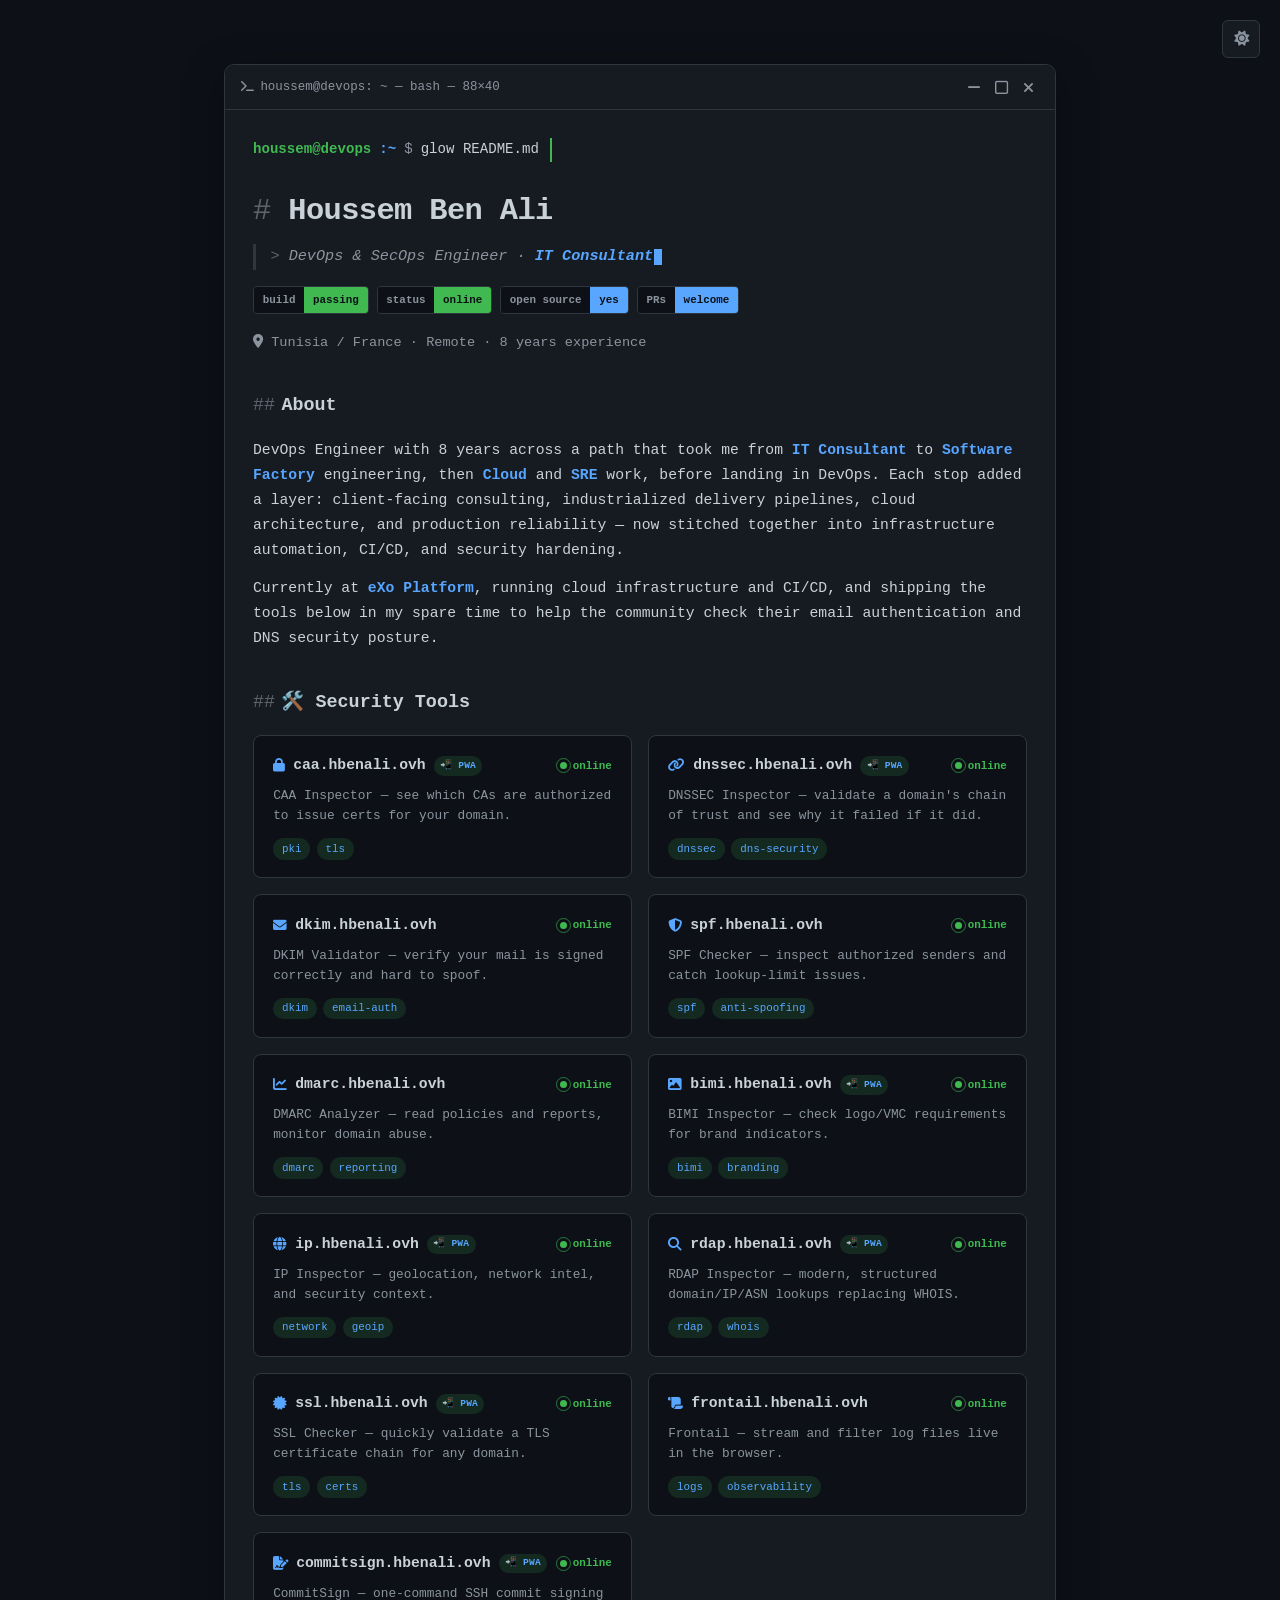
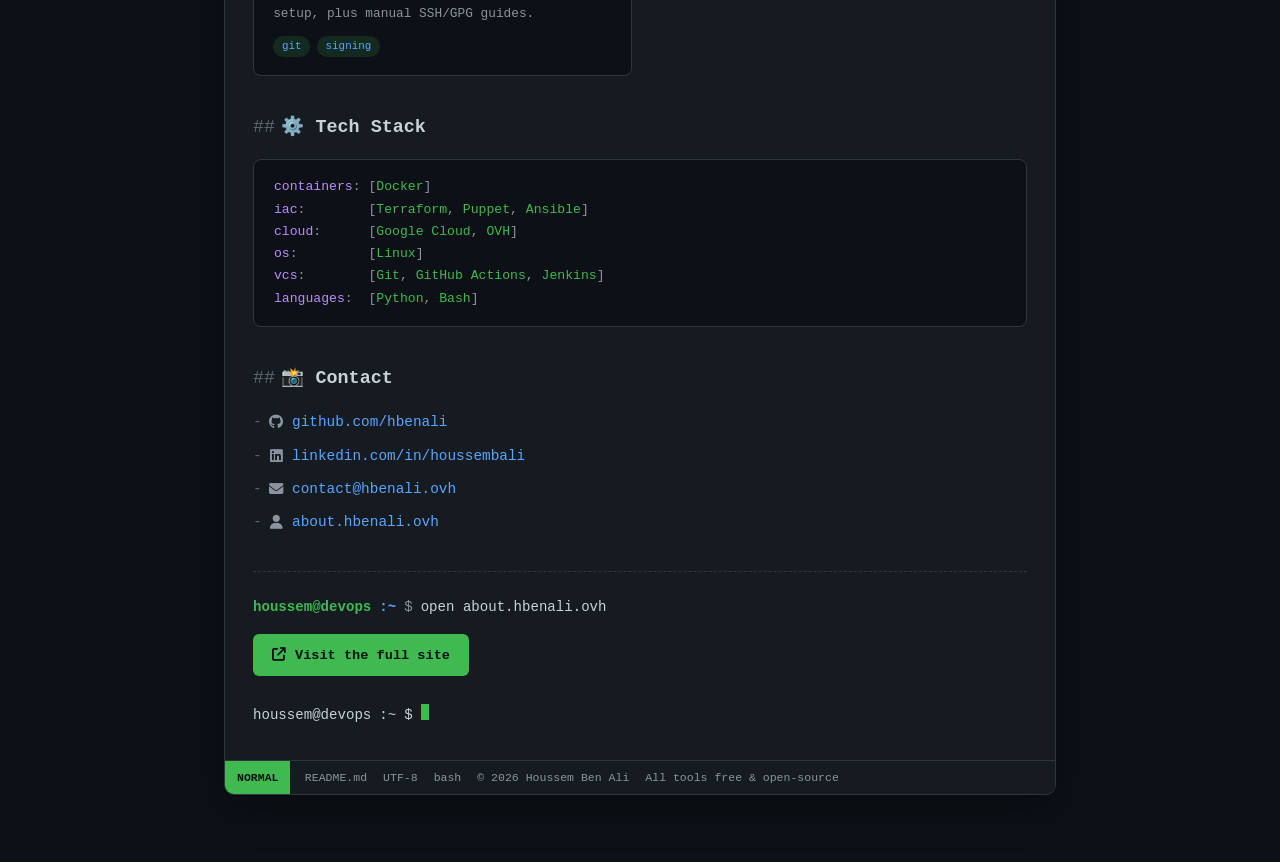
==== index.html @ 857e6ed1 "docs: align homepage with current CV Retitle to DevOps & SecOps Engineer and drop Kubernetes and AWS" ====
<!DOCTYPE html>
<html lang="en">

<head>
    <meta charset="UTF-8">
    <meta name="viewport" content="width=device-width, initial-scale=1.0">
    <title>hbenali.ovh - Houssem Ben Ali | DevOps & SecOps Engineer · Open-Source Security Tools</title>

    <!-- SEO -->
    <meta name="description" content="Houssem Ben Ali - DevOps & SecOps Engineer. Open-source security tools: CAA, DKIM, SPF, DMARC, BIMI, and IP inspection.">
    <meta name="keywords" content="DevOps, Open Source, Security, Email Authentication, CAA, DKIM, SPF, DMARC, BIMI, IP Inspector, Houssem Ben Ali">
    <meta name="author" content="Houssem Ben Ali">

    <!-- Favicon Section -->
    <link rel="apple-touch-icon" sizes="180x180" href="/apple-touch-icon.png">
    <link rel="icon" type="image/png" sizes="32x32" href="/favicon-32x32.png">
    <link rel="icon" type="image/png" sizes="16x16" href="/favicon-16x16.png">
    <link rel="manifest" href="/site.webmanifest">
    <meta name="msapplication-TileColor" content="#3fb950">
    <meta name="theme-color" content="#0d1117">
    <link rel="canonical" href="https://www.hbenali.ovh/">

    <!-- Security (static hosting: no custom HTTP headers, so CSP/referrer are set here; X-Frame-Options/X-Content-Type-Options need a real header and aren't achievable via meta) -->
    <meta http-equiv="Content-Security-Policy" content="default-src 'self'; script-src 'self' 'unsafe-inline'; style-src 'self' 'unsafe-inline' https://fonts.googleapis.com https://cdnjs.cloudflare.com; font-src 'self' https://fonts.gstatic.com https://cdnjs.cloudflare.com; img-src 'self' data:; connect-src 'self'; object-src 'none'; base-uri 'self'; form-action 'self'">
    <meta name="referrer" content="strict-origin-when-cross-origin">

    <!-- Open Graph -->
    <meta property="og:type" content="website">
    <meta property="og:title" content="hbenali.ovh - Houssem Ben Ali | DevOps & SecOps Engineer · Open-Source Security Tools">
    <meta property="og:description" content="DevOps & SecOps Engineer. Open-source security tools: CAA, DKIM, SPF, DMARC, BIMI, and IP inspection.">
    <meta property="og:url" content="https://www.hbenali.ovh/">
    <meta property="og:image" content="https://www.hbenali.ovh/android-chrome-512x512.png">
    <meta property="og:site_name" content="Houssem Ben Ali">

    <!-- Twitter Card -->
    <meta name="twitter:card" content="summary">
    <meta name="twitter:title" content="hbenali.ovh - Houssem Ben Ali | DevOps & SecOps Engineer · Open-Source Security Tools">
    <meta name="twitter:description" content="DevOps & SecOps Engineer. Open-source security tools: CAA, DKIM, SPF, DMARC, BIMI, and IP inspection.">
    <meta name="twitter:image" content="https://www.hbenali.ovh/android-chrome-512x512.png">

    <!-- Structured Data -->
    <script type="application/ld+json">
    {
        "@context": "https://schema.org",
        "@type": "Person",
        "name": "Houssem Ben Ali",
        "jobTitle": "DevOps & SecOps Engineer",
        "url": "https://www.hbenali.ovh/",
        "sameAs": [
            "https://linkedin.com/in/houssembali",
            "https://github.com/hbenali",
            "https://about.hbenali.ovh/"
        ],
        "knowsAbout": ["DevOps", "Open Source", "Security", "Email Authentication", "SPF", "DKIM", "DMARC", "BIMI", "CAA", "Docker", "Terraform", "Puppet", "Ansible", "Jenkins"]
    }
    </script>

    <!-- Fonts & Icons -->
    <link rel="preconnect" href="https://fonts.googleapis.com">
    <link rel="preconnect" href="https://fonts.gstatic.com" crossorigin>
    <link rel="preload" as="style" href="https://fonts.googleapis.com/css2?family=JetBrains+Mono:wght@400;500;600;700;800&display=swap" onload="this.onload=null;this.rel='stylesheet'">
    <link rel="preload" as="style" href="https://cdnjs.cloudflare.com/ajax/libs/font-awesome/6.4.0/css/all.min.css" onload="this.onload=null;this.rel='stylesheet'">
    <noscript>
        <link href="https://fonts.googleapis.com/css2?family=JetBrains+Mono:wght@400;500;600;700;800&display=swap" rel="stylesheet">
        <link rel="stylesheet" href="https://cdnjs.cloudflare.com/ajax/libs/font-awesome/6.4.0/css/all.min.css">
    </noscript>

    <style>
        *, *::before, *::after {
            margin: 0;
            padding: 0;
            box-sizing: border-box;
        }

        :root {
            --bg: #ffffff;
            --bg-alt: #f6f8fa;
            --border: #d0d7de;
            --text: #1f2328;
            --muted: #656d76;
            --green: #1a7f37;
            --cyan: #0969da;
            --amber: #9a6700;
            --red: #cf222e;
            --purple: #8250df;
            --shadow: rgba(31, 35, 40, 0.08);
            --glow: rgba(9, 105, 218, 0.15);
        }

        [data-theme="dark"] {
            --bg: #0d1117;
            --bg-alt: #161b22;
            --border: #30363d;
            --text: #c9d1d9;
            --muted: #8b949e;
            --green: #3fb950;
            --cyan: #58a6ff;
            --amber: #d29922;
            --red: #f85149;
            --purple: #bc8cff;
            --shadow: rgba(0, 0, 0, 0.4);
            --glow: rgba(63, 185, 80, 0.15);
        }

        html {
            -webkit-font-smoothing: antialiased;
            -moz-osx-font-smoothing: grayscale;
            scroll-behavior: smooth;
        }

        body {
            font-family: 'JetBrains Mono', ui-monospace, SFMono-Regular, Menlo, Consolas, monospace;
            line-height: 1.7;
            color: var(--text);
            background: var(--bg);
            transition: background-color 0.4s ease, color 0.4s ease;
            min-height: 100vh;
            font-size: 15px;
        }

        /* ── Scroll Progress ── */
        .scroll-progress {
            position: fixed;
            top: 0;
            left: 0;
            height: 3px;
            width: 0%;
            background: linear-gradient(90deg, var(--green), var(--cyan));
            z-index: 200;
            transition: width 0.1s linear;
        }

        /* ── Controls ── */
        .controls {
            position: fixed;
            top: 1.25rem;
            right: 1.25rem;
            z-index: 100;
        }

        .control-btn {
            width: 38px;
            height: 38px;
            border-radius: 6px;
            border: 1px solid var(--border);
            cursor: pointer;
            display: flex;
            align-items: center;
            justify-content: center;
            font-size: 0.95rem;
            transition: all 0.2s ease;
            background: var(--bg-alt);
            color: var(--muted);
        }

        .control-btn:hover {
            color: var(--cyan);
            border-color: var(--cyan);
            box-shadow: 0 0 0 3px var(--glow);
        }

        /* ── Container ── */
        .container {
            max-width: 880px;
            margin: 0 auto;
            padding: 4rem 1.5rem 3rem;
        }

        /* ── Terminal Window ── */
        .terminal-window {
            background: var(--bg-alt);
            border: 1px solid var(--border);
            border-radius: 10px;
            overflow: hidden;
            box-shadow: 0 12px 40px var(--shadow);
            opacity: 0;
            animation: fadeUp 0.6s cubic-bezier(0.16, 1, 0.3, 1) 0.05s forwards;
        }

        .terminal-titlebar {
            display: flex;
            align-items: center;
            gap: 0.75rem;
            padding: 0.7rem 1rem;
            border-bottom: 1px solid var(--border);
            background: var(--bg-alt);
        }

        .terminal-title {
            flex: 1;
            text-align: left;
            font-size: 0.78rem;
            color: var(--muted);
            white-space: nowrap;
            overflow: hidden;
            text-overflow: ellipsis;
        }

        .win-controls {
            display: flex;
            gap: 0.3rem;
            flex-shrink: 0;
        }

        .win-btn {
            width: 22px;
            height: 22px;
            border: none;
            border-radius: 4px;
            display: flex;
            align-items: center;
            justify-content: center;
            font-size: 0.65rem;
            font: inherit;
            color: var(--muted);
            background: transparent;
            cursor: pointer;
            transition: background 0.15s ease, color 0.15s ease, transform 0.15s ease;
        }

        .win-btn:hover {
            background: var(--border);
            color: var(--text);
        }

        .win-btn:active {
            transform: scale(0.85);
        }

        .win-btn.win-close:hover {
            background: var(--red);
            color: #ffffff;
        }

        /* ── Window control animations ── */
        .terminal-window.wm-pop {
            animation: wmPop 0.35s cubic-bezier(0.34, 1.56, 0.64, 1) forwards;
        }

        @keyframes wmPop {
            0% { transform: scale(0.94); opacity: 0.5; }
            100% { transform: scale(1); opacity: 1; }
        }

        .terminal-window.wm-closing {
            animation: wmClose 0.35s cubic-bezier(0.4, 0, 1, 1) forwards;
        }

        @keyframes wmClose {
            to { transform: scale(0.85); opacity: 0; }
        }

        .terminal-window.wm-maximized {
            position: fixed;
            inset: 1.25rem;
            width: auto;
            max-width: none;
            z-index: 300;
            display: flex;
            flex-direction: column;
        }

        .terminal-window.wm-maximized .terminal-titlebar,
        .terminal-window.wm-maximized .status-bar {
            flex-shrink: 0;
        }

        .terminal-window.wm-maximized .terminal-body {
            flex: 1;
            overflow-y: auto;
        }

        .respawn-msg {
            position: fixed;
            inset: 0;
            display: flex;
            align-items: center;
            justify-content: center;
            gap: 0.3rem;
            color: var(--green);
            font-size: 0.85rem;
            font-weight: 600;
            opacity: 0;
            pointer-events: none;
            transition: opacity 0.25s ease;
            z-index: 250;
        }

        .respawn-msg.show { opacity: 1; }

        .terminal-body {
            padding: 1.75rem 1.75rem 2rem;
            max-height: 4000px;
            overflow: hidden;
            transition: max-height 0.35s cubic-bezier(0.4, 0, 0.2, 1), opacity 0.25s ease, padding 0.35s ease;
        }

        .terminal-window.wm-minimized .terminal-body,
        .terminal-window.wm-minimized .status-bar {
            max-height: 0;
            opacity: 0;
            padding-top: 0;
            padding-bottom: 0;
            border-color: transparent;
        }

        /* ── Command line ── */
        .cmd-line {
            font-size: 0.88rem;
            margin-bottom: 1.5rem;
            display: flex;
            gap: 0.5rem;
            flex-wrap: wrap;
        }

        .cmd-line .prompt-user { color: var(--green); font-weight: 600; }
        .cmd-line .prompt-path { color: var(--cyan); font-weight: 600; }
        .cmd-line .prompt-dollar { color: var(--muted); }
        .cmd-line .prompt-cmd {
            color: var(--text);
            font-weight: 500;
            overflow: hidden;
            white-space: nowrap;
            border-right: 2px solid var(--green);
            width: 15.5ch;
            animation: typing 1s steps(14) 0.3s forwards, caretBlink 0.8s step-end 1.3s infinite;
        }

        @keyframes typing {
            from { width: 0; }
            to { width: 15.5ch; }
        }

        @keyframes caretBlink {
            0%, 100% { border-color: var(--green); }
            50% { border-color: transparent; }
        }

        /* ── Markdown output ── */
        .md-mark { color: var(--muted); font-weight: 400; opacity: 0.6; }

        .md-output {
            opacity: 0;
            animation: fadeUp 0.6s cubic-bezier(0.16, 1, 0.3, 1) 1.5s forwards;
        }

        h1 {
            font-size: 1.9rem;
            font-weight: 800;
            letter-spacing: -0.02em;
            margin-bottom: 0.4rem;
        }

        .md-quote {
            border-left: 3px solid var(--border);
            padding-left: 0.9rem;
            color: var(--muted);
            font-style: italic;
            margin-bottom: 1rem;
            font-size: 0.95rem;
        }

        .badges-row {
            display: flex;
            flex-wrap: wrap;
            gap: 0.5rem;
            margin-bottom: 1.1rem;
        }

        .badge-pill {
            display: inline-flex;
            border-radius: 4px;
            overflow: hidden;
            font-size: 0.68rem;
            font-weight: 600;
            border: 1px solid var(--border);
        }

        .badge-label {
            background: var(--bg);
            color: var(--muted);
            padding: 0.22rem 0.55rem;
        }

        .badge-value {
            padding: 0.22rem 0.55rem;
            color: var(--bg);
        }

        .badge-value.green { background: var(--green); }
        .badge-value.blue { background: var(--cyan); }

        .meta-line {
            color: var(--muted);
            font-size: 0.85rem;
            margin-bottom: 1.75rem;
        }

        .role-typed {
            color: var(--cyan);
            font-weight: 600;
        }

        .md-quote .cursor-blink {
            background: var(--cyan);
            margin-left: 1px;
        }

        h2.md-h2 {
            font-size: 1.15rem;
            font-weight: 700;
            margin: 2.25rem 0 1rem;
            display: flex;
            align-items: baseline;
            gap: 0.4rem;
        }

        .about-text p {
            color: var(--text);
            margin-bottom: 0.85rem;
            font-size: 0.92rem;
        }

        .about-text strong { color: var(--cyan); font-weight: 600; }

        /* ── Tools grid ── */
        .tools-grid {
            display: grid;
            grid-template-columns: repeat(auto-fit, minmax(260px, 1fr));
            gap: 1rem;
        }

        .tool-entry {
            position: relative;
            background: var(--bg);
            border: 1px solid var(--border);
            border-radius: 8px;
            padding: 1.1rem 1.2rem;
            text-decoration: none;
            color: var(--text);
            display: block;
            overflow: hidden;
            transition: border-color 0.25s ease, transform 0.25s ease;
        }

        .tool-entry::before {
            content: '';
            position: absolute;
            inset: 0;
            background: radial-gradient(circle at var(--mx, 50%) var(--my, 50%), var(--glow), transparent 60%);
            opacity: 0;
            transition: opacity 0.3s ease;
            pointer-events: none;
        }

        .tool-entry:hover {
            border-color: var(--cyan);
            transform: translateY(-2px);
        }

        .tool-entry:hover::before { opacity: 1; }

        .tool-head {
            display: flex;
            align-items: center;
            justify-content: space-between;
            margin-bottom: 0.5rem;
        }

        .tool-name {
            font-weight: 700;
            font-size: 0.92rem;
            display: flex;
            align-items: center;
            gap: 0.5rem;
        }

        .tool-name i { color: var(--cyan); font-size: 0.85rem; }

        .status-dot {
            width: 7px;
            height: 7px;
            border-radius: 50%;
            background: var(--green);
            flex-shrink: 0;
            position: relative;
        }

        .status-dot::after {
            content: '';
            position: absolute;
            inset: -4px;
            border-radius: 50%;
            border: 1px solid var(--green);
            opacity: 0.6;
            animation: pulseRing 1.8s ease-out infinite;
        }

        @keyframes pulseRing {
            0% { transform: scale(0.6); opacity: 0.6; }
            100% { transform: scale(1.8); opacity: 0; }
        }

        .status-label {
            display: flex;
            align-items: center;
            gap: 0.35rem;
            font-size: 0.68rem;
            color: var(--green);
            font-weight: 600;
            text-transform: lowercase;
        }

        .pwa-badge {
            display: inline-flex;
            align-items: center;
            gap: 0.2rem;
            font-size: 0.6rem;
            font-weight: 700;
            color: var(--cyan);
            background: var(--glow);
            padding: 0.1rem 0.4rem;
            border-radius: 2em;
            letter-spacing: 0.02em;
            flex-shrink: 0;
        }

        .tool-desc {
            color: var(--muted);
            font-size: 0.8rem;
            margin-bottom: 0.75rem;
            line-height: 1.55;
        }

        .topic-tags {
            display: flex;
            flex-wrap: wrap;
            gap: 0.4rem;
        }

        .topic-tag {
            background: var(--glow);
            color: var(--cyan);
            font-size: 0.68rem;
            font-weight: 500;
            padding: 0.1rem 0.55rem;
            border-radius: 2em;
        }

        /* ── Code block (tech stack) ── */
        .code-block {
            background: var(--bg);
            border: 1px solid var(--border);
            border-radius: 8px;
            padding: 1rem 1.25rem;
            font-size: 0.82rem;
            overflow-x: auto;
            white-space: pre;
        }

        .yaml-key { color: var(--purple); }
        .yaml-punc { color: var(--muted); }
        .yaml-val { color: var(--green); }

        /* ── Contact list ── */
        .md-list { list-style: none; }

        .md-list li {
            display: flex;
            align-items: center;
            gap: 0.4rem;
            margin-bottom: 0.55rem;
            font-size: 0.9rem;
        }

        .md-list a {
            color: var(--cyan);
            text-decoration: none;
            display: inline-flex;
            align-items: center;
            gap: 0.5rem;
        }

        .md-list a:hover { text-decoration: underline; }
        .md-list i { width: 16px; text-align: center; color: var(--muted); }

        .copy-hint {
            color: var(--muted);
            font-size: 0.72rem;
            opacity: 0;
            transition: opacity 0.2s ease;
        }

        .copy-hint.show { opacity: 1; }

        /* ── Launch script block ── */
        .launch-block {
            margin-top: 2.25rem;
            padding-top: 1.5rem;
            border-top: 1px dashed var(--border);
        }

        .site-btn {
            display: inline-flex;
            align-items: center;
            gap: 0.55rem;
            background: var(--green);
            color: var(--bg);
            text-decoration: none;
            font-weight: 700;
            font-size: 0.85rem;
            padding: 0.6rem 1.2rem;
            border-radius: 6px;
            transition: transform 0.2s ease, box-shadow 0.2s ease;
        }

        .site-btn:hover {
            transform: translateY(-2px);
            box-shadow: 0 8px 20px var(--glow);
        }

        /* ── Final prompt ── */
        .final-prompt {
            margin-top: 1.75rem;
            font-size: 0.88rem;
            display: flex;
            gap: 0.5rem;
        }

        .cursor-blink {
            display: inline-block;
            width: 8px;
            height: 1.1em;
            background: var(--green);
            animation: caretBlink 0.9s step-end infinite;
            vertical-align: text-bottom;
        }

        /* ── Status bar footer ── */
        .status-bar {
            display: flex;
            align-items: stretch;
            font-size: 0.72rem;
            border-top: 1px solid var(--border);
            max-height: 60px;
            overflow: hidden;
            transition: max-height 0.35s cubic-bezier(0.4, 0, 0.2, 1), opacity 0.25s ease, border-color 0.25s ease;
        }

        .status-bar .sb-mode {
            background: var(--green);
            color: #0d1117;
            font-weight: 700;
            padding: 0.4rem 0.75rem;
        }

        .status-bar .sb-info {
            flex: 1;
            display: flex;
            align-items: center;
            gap: 1rem;
            padding: 0.4rem 0.9rem;
            color: var(--muted);
            background: var(--bg-alt);
            overflow-x: auto;
            white-space: nowrap;
        }

        .status-bar .sb-info a { color: var(--muted); text-decoration: none; }
        .status-bar .sb-info a:hover { color: var(--cyan); }

        /* ── Animations ── */
        @keyframes fadeUp {
            from { opacity: 0; transform: translateY(10px); }
            to { opacity: 1; transform: translateY(0); }
        }

        /* ── Responsive ── */
        @media (max-width: 768px) {
            .container { padding: 2rem 1rem 2.5rem; }
            .terminal-body { padding: 1.25rem 1.1rem 1.5rem; }
            h1 { font-size: 1.5rem; }
            .tools-grid { grid-template-columns: 1fr; }
            .controls { top: 0.9rem; right: 0.9rem; }
            .status-bar .sb-info { gap: 0.75rem; }
        }

        /* ── Reduced Motion ── */
        @media (prefers-reduced-motion: reduce) {
            *, *::before, *::after {
                animation-duration: 0.01ms !important;
                animation-iteration-count: 1 !important;
                transition-duration: 0.01ms !important;
            }

            .terminal-window, .md-output {
                opacity: 1;
                animation: none;
            }

            .cmd-line .prompt-cmd {
                width: 15.5ch;
                border-right-color: transparent;
            }
        }
    </style>
</head>

<body>
    <div class="scroll-progress" id="scrollProgress"></div>

    <div class="controls">
        <button class="control-btn theme-toggle" aria-label="Toggle dark mode" title="Toggle theme">
            <i class="fas fa-moon"></i>
        </button>
    </div>

    <div class="container">
        <main>
        <div class="terminal-window">
            <div class="terminal-titlebar">
                <div class="terminal-title"><i class="fas fa-terminal" style="font-size: 0.72rem; margin-right: 0.4rem;"></i>houssem@devops: ~ &mdash; bash &mdash; 88&times;40</div>
                <div class="win-controls">
                    <button type="button" class="win-btn" id="winMinimize" aria-label="Minimize terminal"><i class="fas fa-minus" aria-hidden="true"></i></button>
                    <button type="button" class="win-btn" id="winMaximize" aria-label="Maximize terminal"><i class="far fa-square" aria-hidden="true"></i></button>
                    <button type="button" class="win-btn win-close" id="winClose" aria-label="Close terminal"><i class="fas fa-xmark" aria-hidden="true"></i></button>
                </div>
            </div>

            <div class="terminal-body">
                <p class="cmd-line">
                    <span class="prompt-user">houssem@devops</span><span class="prompt-path">:~</span><span class="prompt-dollar">$</span>
                    <span class="prompt-cmd">glow README.md</span>
                </p>

                <div class="md-output">
                    <h1><span class="md-mark" aria-hidden="true"># </span>Houssem Ben Ali</h1>
                    <p class="md-quote"><span class="md-mark" aria-hidden="true">&gt; </span>DevOps &amp; SecOps Engineer &middot; <span class="role-typed" id="roleTyped"></span><span class="cursor-blink"></span></p>

                    <div class="badges-row">
                        <span class="badge-pill"><span class="badge-label">build</span><span class="badge-value green">passing</span></span>
                        <span class="badge-pill"><span class="badge-label">status</span><span class="badge-value green">online</span></span>
                        <span class="badge-pill"><span class="badge-label">open&nbsp;source</span><span class="badge-value blue">yes</span></span>
                        <span class="badge-pill"><span class="badge-label">PRs</span><span class="badge-value blue">welcome</span></span>
                    </div>

                    <p class="meta-line"><i class="fas fa-location-dot"></i> Tunisia / France &middot; Remote &middot; 8 years experience</p>

                    <h2 class="md-h2"><span class="md-mark" aria-hidden="true">## </span>About</h2>
                    <div class="about-text">
                        <p>DevOps Engineer with 8 years across a path that took me from <strong>IT Consultant</strong> to <strong>Software Factory</strong> engineering, then <strong>Cloud</strong> and <strong>SRE</strong> work, before landing in DevOps. Each stop added a layer: client-facing consulting, industrialized delivery pipelines, cloud architecture, and production reliability &mdash; now stitched together into infrastructure automation, CI/CD, and security hardening.</p>
                        <p>Currently at <strong>eXo Platform</strong>, running cloud infrastructure and CI/CD, and shipping the tools below in my spare time to help the community check their email authentication and DNS security posture.</p>
                    </div>

                    <h2 class="md-h2"><span class="md-mark" aria-hidden="true">## </span>&#128736;&#65039; Security Tools</h2>
                    <div class="tools-grid" id="toolsGrid">
                        <a href="https://caa.hbenali.ovh" class="tool-entry" target="_blank" rel="noopener" data-tool>
                            <div class="tool-head">
                                <span class="tool-name"><i class="fas fa-lock"></i>caa.hbenali.ovh<span class="pwa-badge" title="Installable as an app">📲 PWA</span></span>
                                <span class="status-label"><span class="status-dot"></span>online</span>
                            </div>
                            <p class="tool-desc">CAA Inspector &mdash; see which CAs are authorized to issue certs for your domain.</p>
                            <div class="topic-tags"><span class="topic-tag">pki</span><span class="topic-tag">tls</span></div>
                        </a>
                        <a href="https://dnssec.hbenali.ovh" class="tool-entry" target="_blank" rel="noopener" data-tool>
                            <div class="tool-head">
                                <span class="tool-name"><i class="fas fa-link"></i>dnssec.hbenali.ovh<span class="pwa-badge" title="Installable as an app">📲 PWA</span></span>
                                <span class="status-label"><span class="status-dot"></span>online</span>
                            </div>
                            <p class="tool-desc">DNSSEC Inspector &mdash; validate a domain's chain of trust and see why it failed if it did.</p>
                            <div class="topic-tags"><span class="topic-tag">dnssec</span><span class="topic-tag">dns-security</span></div>
                        </a>
                        <a href="https://dkim.hbenali.ovh" class="tool-entry" target="_blank" rel="noopener" data-tool>
                            <div class="tool-head">
                                <span class="tool-name"><i class="fas fa-envelope"></i>dkim.hbenali.ovh</span>
                                <span class="status-label"><span class="status-dot"></span>online</span>
                            </div>
                            <p class="tool-desc">DKIM Validator &mdash; verify your mail is signed correctly and hard to spoof.</p>
                            <div class="topic-tags"><span class="topic-tag">dkim</span><span class="topic-tag">email-auth</span></div>
                        </a>
                        <a href="https://spf.hbenali.ovh" class="tool-entry" target="_blank" rel="noopener" data-tool>
                            <div class="tool-head">
                                <span class="tool-name"><i class="fas fa-shield-halved"></i>spf.hbenali.ovh</span>
                                <span class="status-label"><span class="status-dot"></span>online</span>
                            </div>
                            <p class="tool-desc">SPF Checker &mdash; inspect authorized senders and catch lookup-limit issues.</p>
                            <div class="topic-tags"><span class="topic-tag">spf</span><span class="topic-tag">anti-spoofing</span></div>
                        </a>
                        <a href="https://dmarc.hbenali.ovh" class="tool-entry" target="_blank" rel="noopener" data-tool>
                            <div class="tool-head">
                                <span class="tool-name"><i class="fas fa-chart-line"></i>dmarc.hbenali.ovh</span>
                                <span class="status-label"><span class="status-dot"></span>online</span>
                            </div>
                            <p class="tool-desc">DMARC Analyzer &mdash; read policies and reports, monitor domain abuse.</p>
                            <div class="topic-tags"><span class="topic-tag">dmarc</span><span class="topic-tag">reporting</span></div>
                        </a>
                        <a href="https://bimi.hbenali.ovh" class="tool-entry" target="_blank" rel="noopener" data-tool>
                            <div class="tool-head">
                                <span class="tool-name"><i class="fas fa-image"></i>bimi.hbenali.ovh<span class="pwa-badge" title="Installable as an app">📲 PWA</span></span>
                                <span class="status-label"><span class="status-dot"></span>online</span>
                            </div>
                            <p class="tool-desc">BIMI Inspector &mdash; check logo/VMC requirements for brand indicators.</p>
                            <div class="topic-tags"><span class="topic-tag">bimi</span><span class="topic-tag">branding</span></div>
                        </a>
                        <a href="https://ip.hbenali.ovh" class="tool-entry" target="_blank" rel="noopener" data-tool>
                            <div class="tool-head">
                                <span class="tool-name"><i class="fas fa-globe"></i>ip.hbenali.ovh<span class="pwa-badge" title="Installable as an app">📲 PWA</span></span>
                                <span class="status-label"><span class="status-dot"></span>online</span>
                            </div>
                            <p class="tool-desc">IP Inspector &mdash; geolocation, network intel, and security context.</p>
                            <div class="topic-tags"><span class="topic-tag">network</span><span class="topic-tag">geoip</span></div>
                        </a>
                        <a href="https://rdap.hbenali.ovh" class="tool-entry" target="_blank" rel="noopener" data-tool>
                            <div class="tool-head">
                                <span class="tool-name"><i class="fas fa-magnifying-glass"></i>rdap.hbenali.ovh<span class="pwa-badge" title="Installable as an app">📲 PWA</span></span>
                                <span class="status-label"><span class="status-dot"></span>online</span>
                            </div>
                            <p class="tool-desc">RDAP Inspector &mdash; modern, structured domain/IP/ASN lookups replacing WHOIS.</p>
                            <div class="topic-tags"><span class="topic-tag">rdap</span><span class="topic-tag">whois</span></div>
                        </a>
                        <a href="https://ssl.hbenali.ovh" class="tool-entry" target="_blank" rel="noopener" data-tool>
                            <div class="tool-head">
                                <span class="tool-name"><i class="fas fa-certificate"></i>ssl.hbenali.ovh<span class="pwa-badge" title="Installable as an app">📲 PWA</span></span>
                                <span class="status-label"><span class="status-dot"></span>online</span>
                            </div>
                            <p class="tool-desc">SSL Checker &mdash; quickly validate a TLS certificate chain for any domain.</p>
                            <div class="topic-tags"><span class="topic-tag">tls</span><span class="topic-tag">certs</span></div>
                        </a>
                        <a href="https://frontail.hbenali.ovh" class="tool-entry" target="_blank" rel="noopener" data-tool>
                            <div class="tool-head">
                                <span class="tool-name"><i class="fas fa-scroll"></i>frontail.hbenali.ovh</span>
                                <span class="status-label"><span class="status-dot"></span>online</span>
                            </div>
                            <p class="tool-desc">Frontail &mdash; stream and filter log files live in the browser.</p>
                            <div class="topic-tags"><span class="topic-tag">logs</span><span class="topic-tag">observability</span></div>
                        </a>
                        <a href="https://commitsign.hbenali.ovh" class="tool-entry" target="_blank" rel="noopener" data-tool>
                            <div class="tool-head">
                                <span class="tool-name"><i class="fas fa-file-signature"></i>commitsign.hbenali.ovh<span class="pwa-badge" title="Installable as an app">📲 PWA</span></span>
                                <span class="status-label"><span class="status-dot"></span>online</span>
                            </div>
                            <p class="tool-desc">CommitSign &mdash; one-command SSH commit signing setup, plus manual SSH/GPG guides.</p>
                            <div class="topic-tags"><span class="topic-tag">git</span><span class="topic-tag">signing</span></div>
                        </a>
                    </div>

                    <h2 class="md-h2"><span class="md-mark" aria-hidden="true">## </span>&#9881;&#65039; Tech Stack</h2>
                    <pre class="code-block"><code><span class="yaml-key">containers</span><span class="yaml-punc">:</span> <span class="yaml-punc">[</span><span class="yaml-val">Docker</span><span class="yaml-punc">]</span>
<span class="yaml-key">iac</span><span class="yaml-punc">:</span>        <span class="yaml-punc">[</span><span class="yaml-val">Terraform</span><span class="yaml-punc">,</span> <span class="yaml-val">Puppet</span><span class="yaml-punc">,</span> <span class="yaml-val">Ansible</span><span class="yaml-punc">]</span>
<span class="yaml-key">cloud</span><span class="yaml-punc">:</span>      <span class="yaml-punc">[</span><span class="yaml-val">Google Cloud</span><span class="yaml-punc">,</span> <span class="yaml-val">OVH</span><span class="yaml-punc">]</span>
<span class="yaml-key">os</span><span class="yaml-punc">:</span>         <span class="yaml-punc">[</span><span class="yaml-val">Linux</span><span class="yaml-punc">]</span>
<span class="yaml-key">vcs</span><span class="yaml-punc">:</span>        <span class="yaml-punc">[</span><span class="yaml-val">Git</span><span class="yaml-punc">,</span> <span class="yaml-val">GitHub Actions</span><span class="yaml-punc">,</span> <span class="yaml-val">Jenkins</span><span class="yaml-punc">]</span>
<span class="yaml-key">languages</span><span class="yaml-punc">:</span>  <span class="yaml-punc">[</span><span class="yaml-val">Python</span><span class="yaml-punc">,</span> <span class="yaml-val">Bash</span><span class="yaml-punc">]</span></code></pre>

                    <h2 class="md-h2"><span class="md-mark" aria-hidden="true">## </span>&#128248; Contact</h2>
                    <ul class="md-list">
                        <li><span class="md-mark" aria-hidden="true">- </span><a href="https://github.com/hbenali" target="_blank" rel="noopener"><i class="fab fa-github"></i>github.com/hbenali</a></li>
                        <li><span class="md-mark" aria-hidden="true">- </span><a href="https://linkedin.com/in/houssembali" target="_blank" rel="noopener"><i class="fab fa-linkedin"></i>linkedin.com/in/houssembali</a></li>
                        <li><span class="md-mark" aria-hidden="true">- </span><a href="mailto:contact@hbenali.ovh" id="emailLink"><i class="fas fa-envelope"></i>contact@hbenali.ovh</a> <span class="copy-hint" id="copyHint">copied to clipboard</span></li>
                        <li><span class="md-mark" aria-hidden="true">- </span><a href="https://about.hbenali.ovh" target="_blank" rel="noopener"><i class="fas fa-user"></i>about.hbenali.ovh</a></li>
                    </ul>

                    <div class="launch-block">
                        <p class="cmd-line" style="margin-bottom: 0.9rem;">
                            <span class="prompt-user">houssem@devops</span><span class="prompt-path">:~</span><span class="prompt-dollar">$</span>
                            <span>open about.hbenali.ovh</span>
                        </p>
                        <a href="https://about.hbenali.ovh" class="site-btn" target="_blank" rel="noopener">
                            <i class="fas fa-arrow-up-right-from-square"></i> Visit the full site
                        </a>
                    </div>

                    <p class="final-prompt">
                        <span class="prompt-user">houssem@devops</span><span class="prompt-path">:~</span><span class="prompt-dollar">$</span>
                        <span class="cursor-blink"></span>
                    </p>
                </div>
            </div>

            <div class="status-bar">
                <span class="sb-mode">NORMAL</span>
                <span class="sb-info">
                    <span>README.md</span>
                    <span>UTF-8</span>
                    <span>bash</span>
                    <span>&copy; 2026 Houssem Ben Ali</span>
                    <a href="https://github.com/hbenali" target="_blank" rel="noopener">All tools free &amp; open-source</a>
                </span>
            </div>
        </div>
        <p class="respawn-msg" id="respawnMsg" aria-hidden="true">$ respawning shell&hellip;<span class="cursor-blink"></span></p>
        </main>
    </div>

    <script>
        const body = document.body;
        const themeToggle = document.querySelector('.theme-toggle');
        const themeIcon = themeToggle.querySelector('i');
        const scrollProgress = document.getElementById('scrollProgress');

        // ── Theme ──
        const getPreferredTheme = () => {
            const saved = localStorage.getItem('theme');
            if (saved) return saved;
            return 'dark';
        };

        const setTheme = (theme) => {
            body.setAttribute('data-theme', theme);
            localStorage.setItem('theme', theme);
            themeIcon.classList.replace(
                theme === 'dark' ? 'fa-moon' : 'fa-sun',
                theme === 'dark' ? 'fa-sun' : 'fa-moon'
            );
        };

        setTheme(getPreferredTheme());

        themeToggle.addEventListener('click', () => {
            setTheme(body.getAttribute('data-theme') === 'dark' ? 'light' : 'dark');
        });

        // ── Window controls ──
        const terminalWindow = document.querySelector('.terminal-window');
        const winMinimize = document.getElementById('winMinimize');
        const winMaximize = document.getElementById('winMaximize');
        const winClose = document.getElementById('winClose');
        const respawnMsg = document.getElementById('respawnMsg');

        function pop() {
            terminalWindow.classList.remove('wm-pop');
            void terminalWindow.offsetWidth;
            terminalWindow.classList.add('wm-pop');
        }

        winMinimize.addEventListener('click', () => {
            terminalWindow.classList.remove('wm-maximized');
            terminalWindow.classList.toggle('wm-minimized');
        });

        winMaximize.addEventListener('click', () => {
            terminalWindow.classList.remove('wm-minimized');
            terminalWindow.classList.toggle('wm-maximized');
            pop();
        });

        winClose.addEventListener('click', () => {
            if (terminalWindow.classList.contains('wm-closing')) return;
            terminalWindow.classList.remove('wm-maximized', 'wm-minimized');
            terminalWindow.classList.add('wm-closing');
            setTimeout(() => respawnMsg.classList.add('show'), 350);
            setTimeout(() => {
                respawnMsg.classList.remove('show');
                terminalWindow.classList.remove('wm-closing');
                pop();
            }, 950);
        });

        // ── Scroll progress ──
        window.addEventListener('scroll', () => {
            const h = document.documentElement;
            const pct = (h.scrollTop) / (h.scrollHeight - h.clientHeight) * 100;
            scrollProgress.style.width = (isFinite(pct) ? pct : 0) + '%';
        }, { passive: true });

        // ── Role typewriter ──
        const roles = ['IT Consultant', 'Software Factory Engineer', 'Cloud Engineer', 'SRE', 'Automation Enthusiast'];
        const roleEl = document.getElementById('roleTyped');
        let roleIdx = 0;

        function typeRole(text, cb) {
            roleEl.textContent = '';
            let i = 0;
            const iv = setInterval(() => {
                roleEl.textContent = text.slice(0, ++i);
                if (i === text.length) { clearInterval(iv); setTimeout(cb, 1600); }
            }, 45);
        }

        function eraseRole(cb) {
            const text = roleEl.textContent;
            let i = text.length;
            const iv = setInterval(() => {
                roleEl.textContent = text.slice(0, --i);
                if (i === 0) { clearInterval(iv); cb(); }
            }, 25);
        }

        function cycleRoles() {
            typeRole(roles[roleIdx], () => {
                eraseRole(() => {
                    roleIdx = (roleIdx + 1) % roles.length;
                    cycleRoles();
                });
            });
        }

        if (!window.matchMedia('(prefers-reduced-motion: reduce)').matches) {
            cycleRoles();
        } else {
            roleEl.textContent = roles[0];
        }

        // ── Tool card spotlight ──
        document.querySelectorAll('[data-tool]').forEach((card) => {
            card.addEventListener('mousemove', (e) => {
                const rect = card.getBoundingClientRect();
                card.style.setProperty('--mx', ((e.clientX - rect.left) / rect.width * 100) + '%');
                card.style.setProperty('--my', ((e.clientY - rect.top) / rect.height * 100) + '%');
            });
        });

        // ── Copy email ──
        const emailLink = document.getElementById('emailLink');
        const copyHint = document.getElementById('copyHint');
        emailLink.addEventListener('click', () => {
            if (navigator.clipboard) {
                navigator.clipboard.writeText('contact@hbenali.ovh').then(() => {
                    copyHint.classList.add('show');
                    setTimeout(() => copyHint.classList.remove('show'), 2000);
                });
            }
        });

    </script>
</body>

</html>
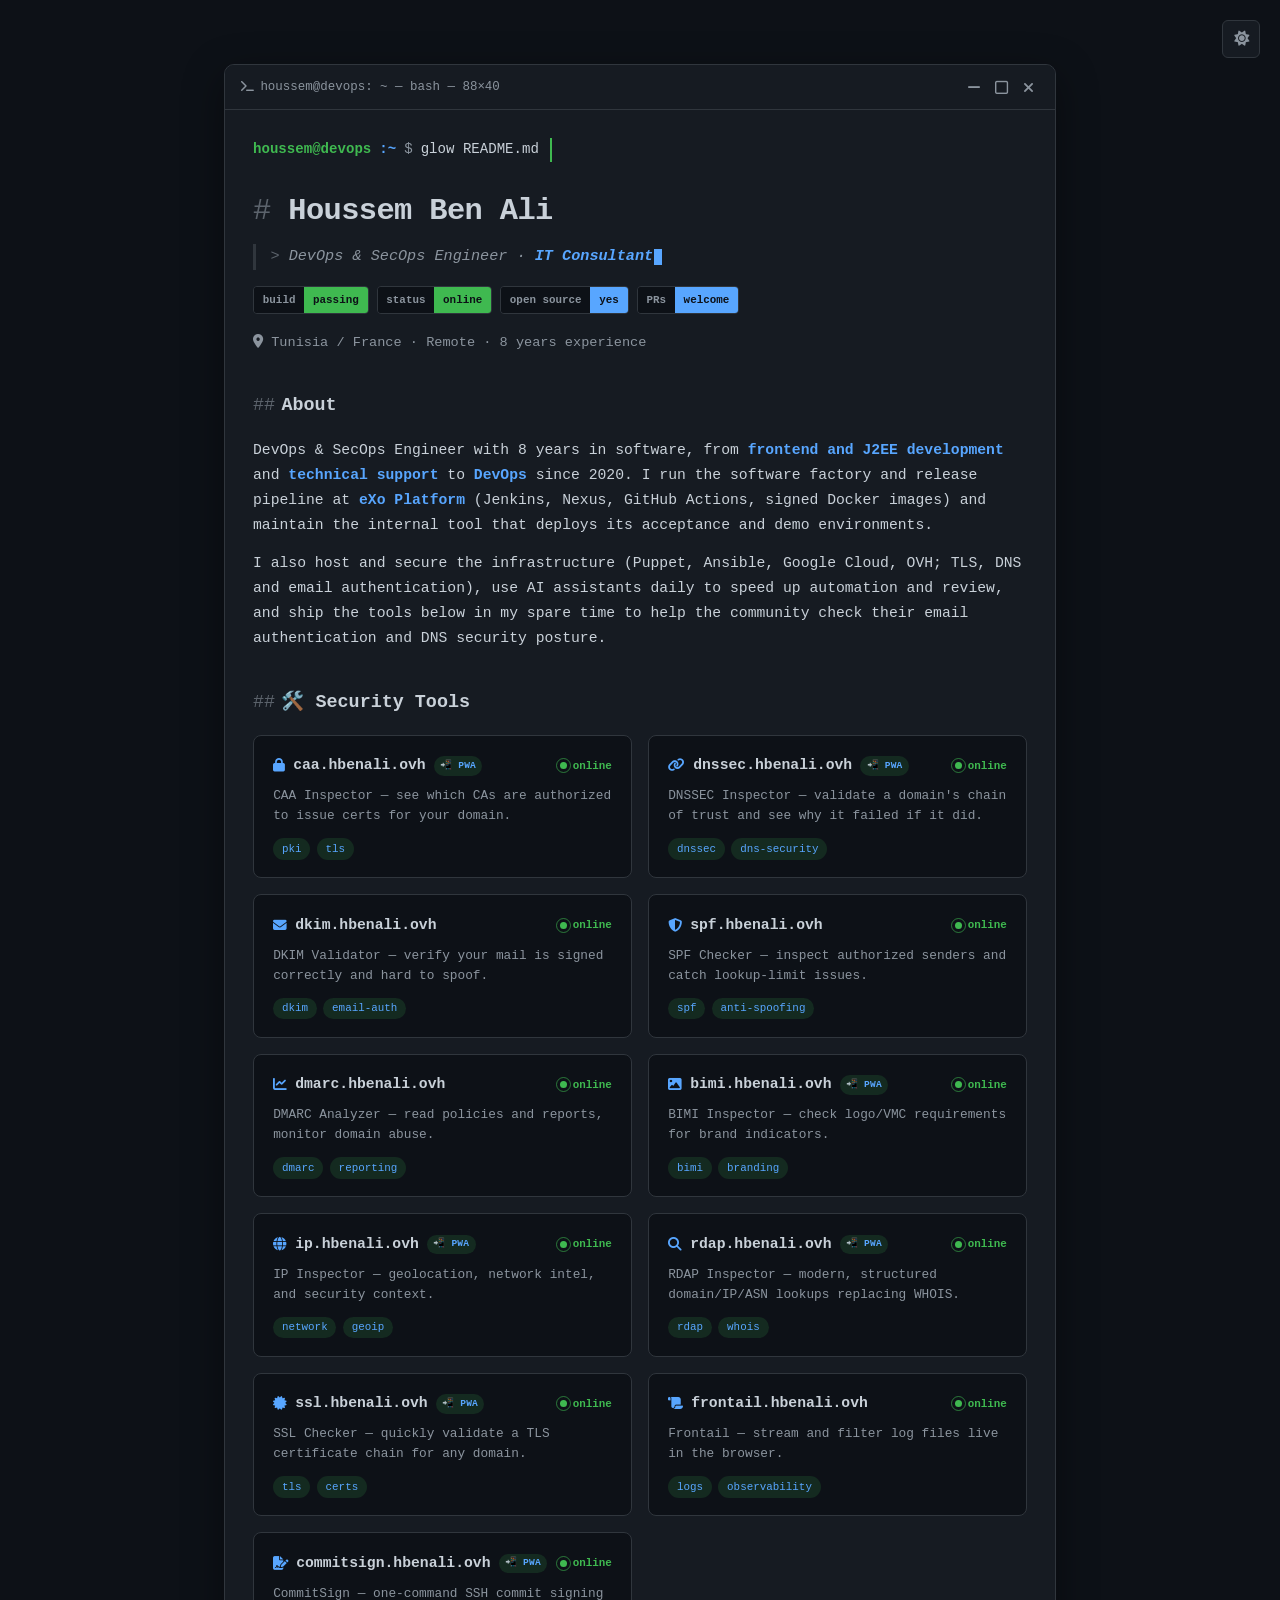
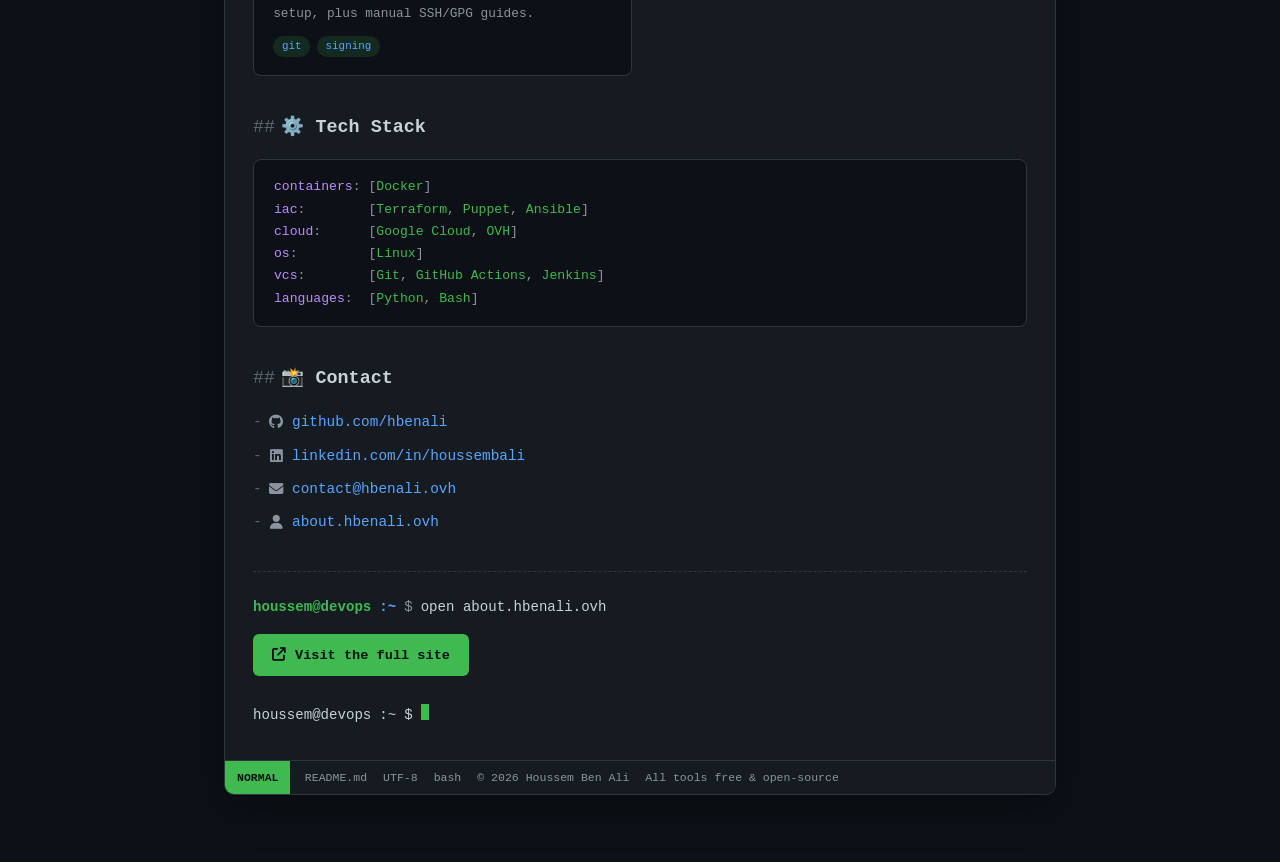
==== commit 504002f5: "docs: rewrite homepage About to match the CV The previous text described a path (IT consultant, clou" ====
--- a/index.html
+++ b/index.html
@@ -748,8 +748,8 @@
 
                     <h2 class="md-h2"><span class="md-mark" aria-hidden="true">## </span>About</h2>
                     <div class="about-text">
-                        <p>DevOps Engineer with 8 years across a path that took me from <strong>IT Consultant</strong> to <strong>Software Factory</strong> engineering, then <strong>Cloud</strong> and <strong>SRE</strong> work, before landing in DevOps. Each stop added a layer: client-facing consulting, industrialized delivery pipelines, cloud architecture, and production reliability &mdash; now stitched together into infrastructure automation, CI/CD, and security hardening.</p>
-                        <p>Currently at <strong>eXo Platform</strong>, running cloud infrastructure and CI/CD, and shipping the tools below in my spare time to help the community check their email authentication and DNS security posture.</p>
+                        <p>DevOps &amp; SecOps Engineer with 8 years in software, from <strong>frontend and J2EE development</strong> and <strong>technical support</strong> to <strong>DevOps</strong> since 2020. I run the software factory and release pipeline at <strong>eXo Platform</strong> (Jenkins, Nexus, GitHub Actions, signed Docker images) and maintain the internal tool that deploys its acceptance and demo environments.</p>
+                        <p>I also host and secure the infrastructure (Puppet, Ansible, Google Cloud, OVH; TLS, DNS and email authentication), use AI assistants daily to speed up automation and review, and ship the tools below in my spare time to help the community check their email authentication and DNS security posture.</p>
                     </div>
 
                     <h2 class="md-h2"><span class="md-mark" aria-hidden="true">## </span>&#128736;&#65039; Security Tools</h2>
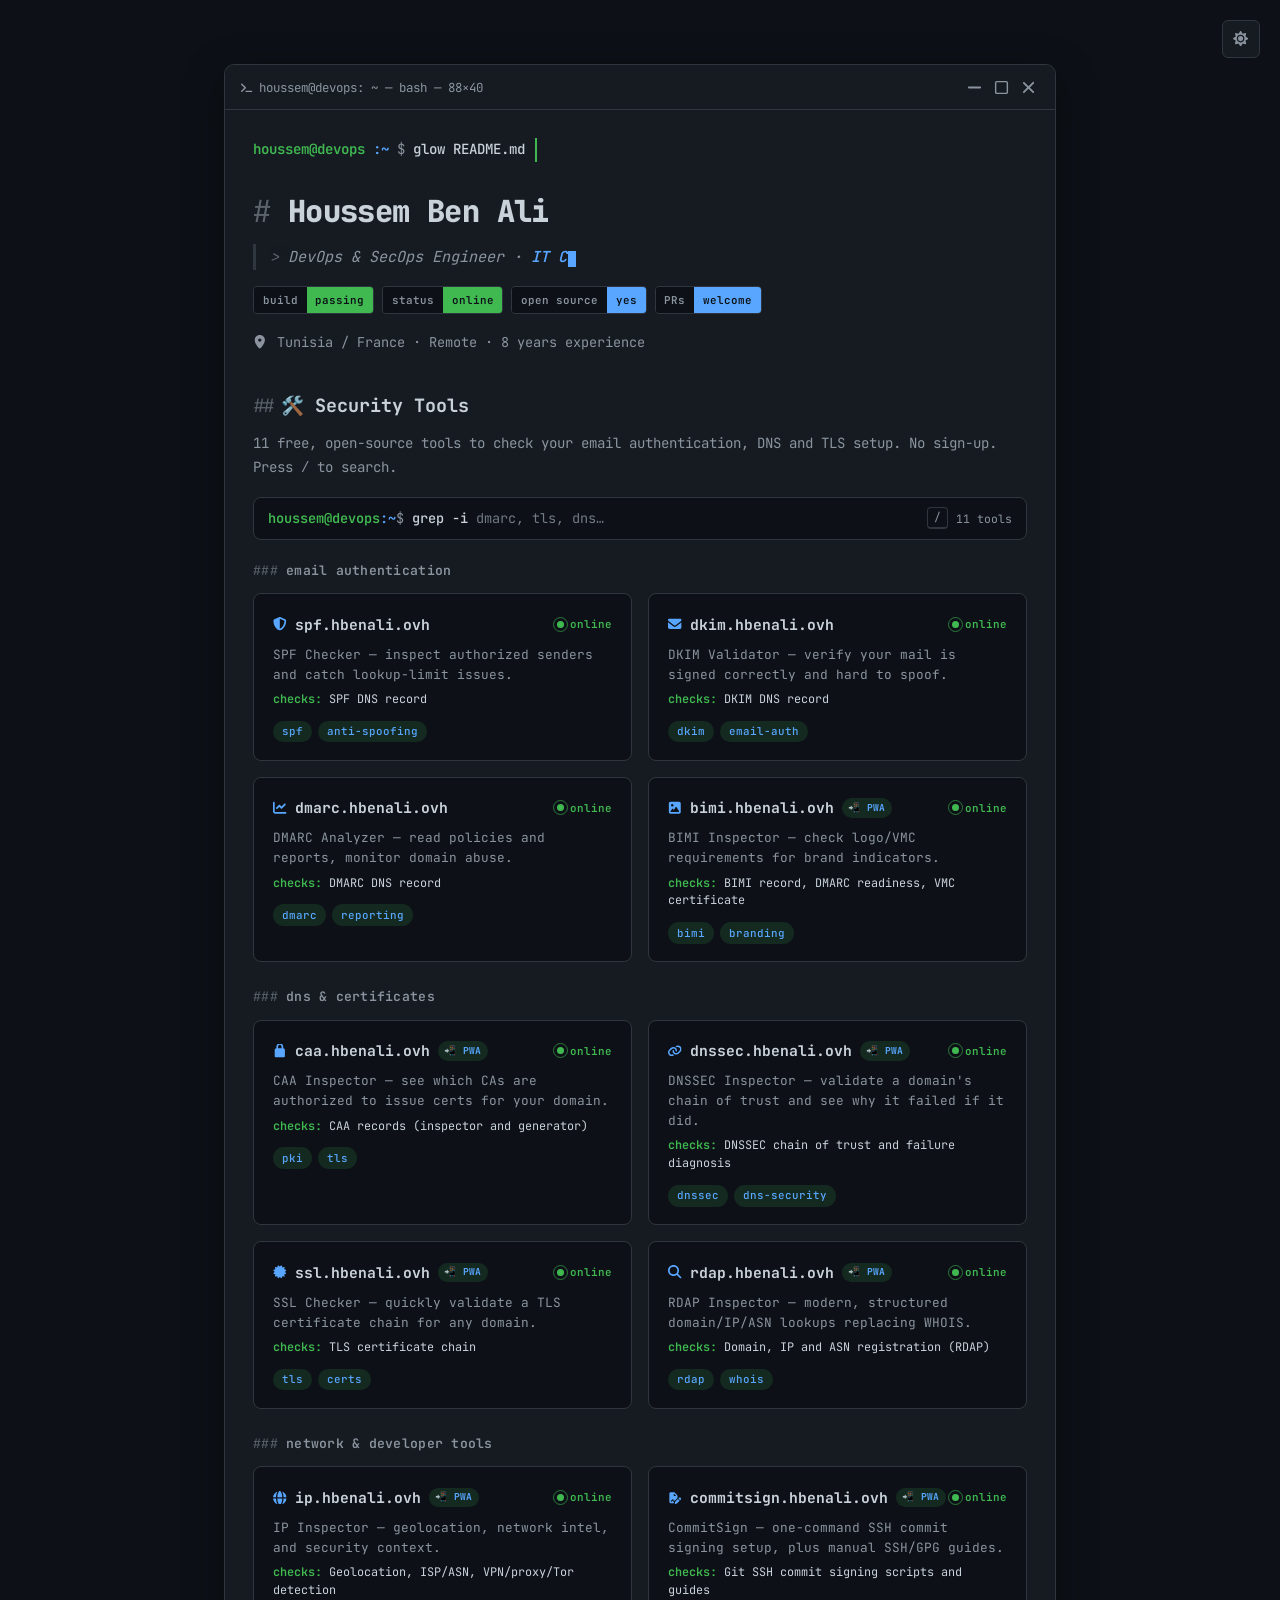
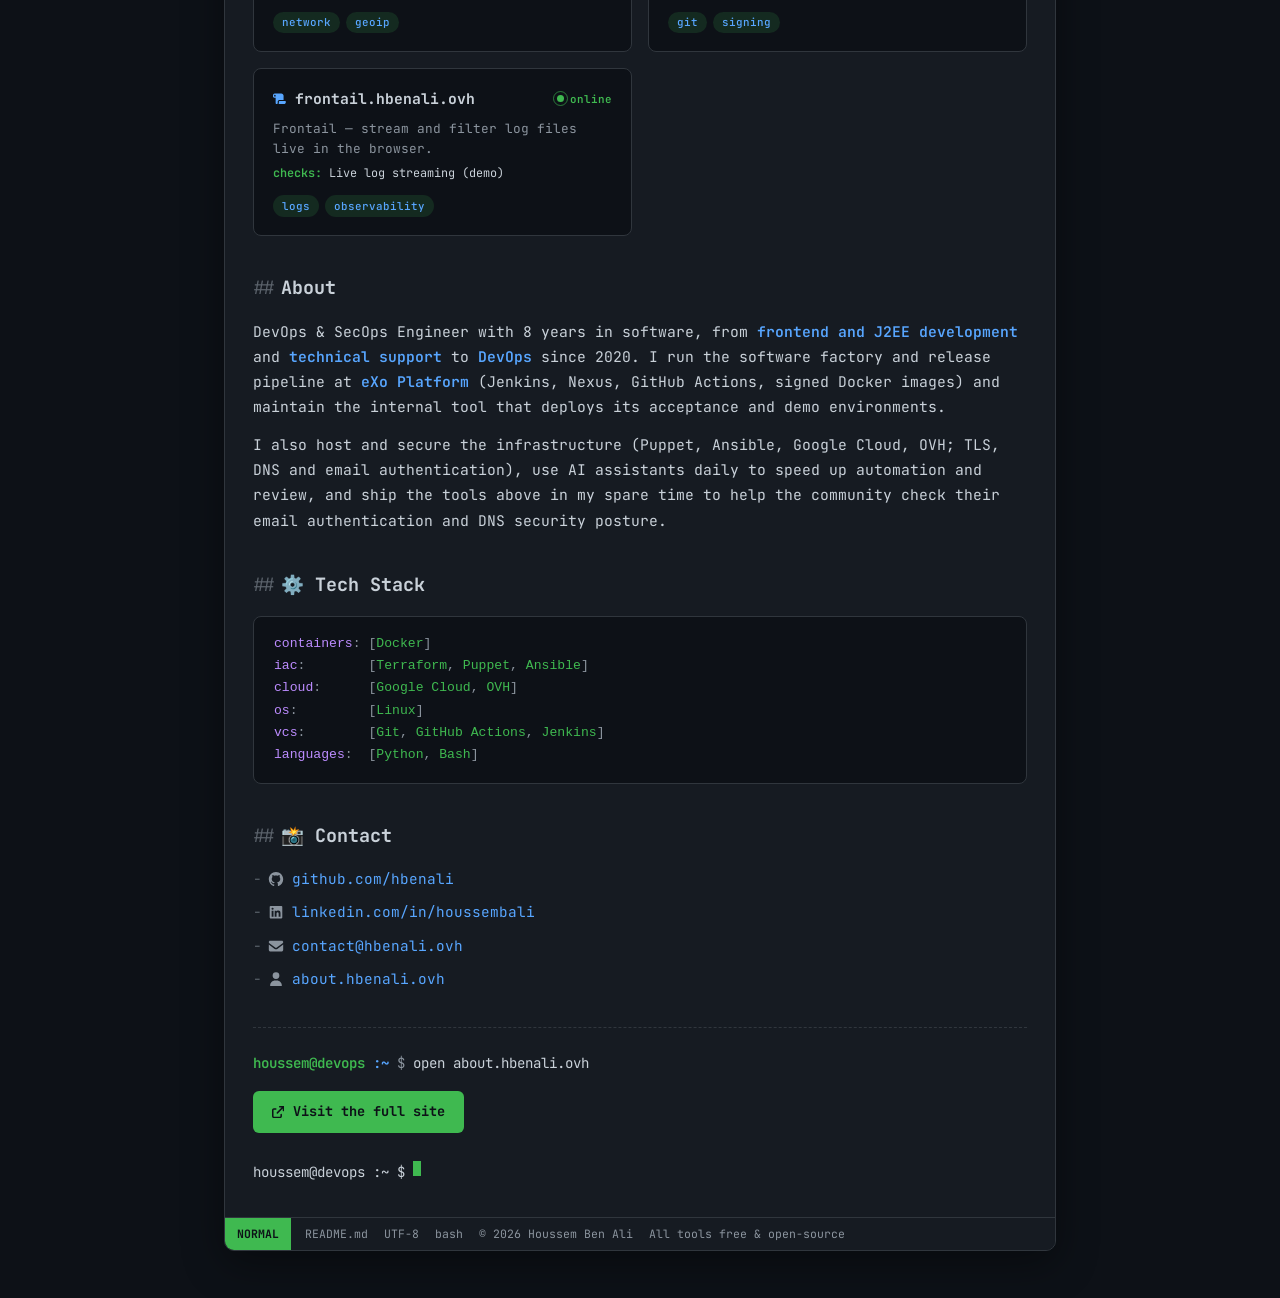
==== commit 60d47750: "feat: revamp homepage with grouped tools, search and self-hosted assets Visitors come for the tools," ====
--- a/index.html
+++ b/index.html
@@ -20,8 +20,8 @@
     <meta name="theme-color" content="#0d1117">
     <link rel="canonical" href="https://www.hbenali.ovh/">
 
-    <!-- Security (static hosting: no custom HTTP headers, so CSP/referrer are set here; X-Frame-Options/X-Content-Type-Options need a real header and aren't achievable via meta) -->
-    <meta http-equiv="Content-Security-Policy" content="default-src 'self'; script-src 'self' 'unsafe-inline'; style-src 'self' 'unsafe-inline' https://fonts.googleapis.com https://cdnjs.cloudflare.com; font-src 'self' https://fonts.gstatic.com https://cdnjs.cloudflare.com; img-src 'self' data:; connect-src 'self'; object-src 'none'; base-uri 'self'; form-action 'self'">
+    <!-- Security (static hosting: no custom HTTP headers, so CSP/referrer are set here, with no inline script/style; X-Frame-Options/X-Content-Type-Options need a real header and aren't achievable via meta) -->
+    <meta http-equiv="Content-Security-Policy" content="default-src 'self'; script-src 'self'; style-src 'self'; font-src 'self'; img-src 'self' data:; connect-src 'self'; object-src 'none'; base-uri 'self'; form-action 'self'">
     <meta name="referrer" content="strict-origin-when-cross-origin">
 
     <!-- Open Graph -->
@@ -29,14 +29,19 @@
     <meta property="og:title" content="hbenali.ovh - Houssem Ben Ali | DevOps & SecOps Engineer · Open-Source Security Tools">
     <meta property="og:description" content="DevOps & SecOps Engineer. Open-source security tools: CAA, DKIM, SPF, DMARC, BIMI, and IP inspection.">
     <meta property="og:url" content="https://www.hbenali.ovh/">
-    <meta property="og:image" content="https://www.hbenali.ovh/android-chrome-512x512.png">
+    <meta property="og:image" content="https://www.hbenali.ovh/og-image.png">
+    <meta property="og:image:type" content="image/png">
+    <meta property="og:image:width" content="1200">
+    <meta property="og:image:height" content="630">
+    <meta property="og:image:alt" content="Houssem Ben Ali - DevOps &amp; SecOps Engineer. 11 free, open-source security tools for DNS, TLS and email authentication.">
     <meta property="og:site_name" content="Houssem Ben Ali">
 
     <!-- Twitter Card -->
-    <meta name="twitter:card" content="summary">
+    <meta name="twitter:card" content="summary_large_image">
     <meta name="twitter:title" content="hbenali.ovh - Houssem Ben Ali | DevOps & SecOps Engineer · Open-Source Security Tools">
     <meta name="twitter:description" content="DevOps & SecOps Engineer. Open-source security tools: CAA, DKIM, SPF, DMARC, BIMI, and IP inspection.">
-    <meta name="twitter:image" content="https://www.hbenali.ovh/android-chrome-512x512.png">
+    <meta name="twitter:image" content="https://www.hbenali.ovh/og-image.png">
+    <meta name="twitter:image:alt" content="Houssem Ben Ali - DevOps &amp; SecOps Engineer. 11 free, open-source security tools for DNS, TLS and email authentication.">
 
     <!-- Structured Data -->
     <script type="application/ld+json">
@@ -55,663 +60,19 @@
     }
     </script>
 
-    <!-- Fonts & Icons -->
-    <link rel="preconnect" href="https://fonts.googleapis.com">
-    <link rel="preconnect" href="https://fonts.gstatic.com" crossorigin>
-    <link rel="preload" as="style" href="https://fonts.googleapis.com/css2?family=JetBrains+Mono:wght@400;500;600;700;800&display=swap" onload="this.onload=null;this.rel='stylesheet'">
-    <link rel="preload" as="style" href="https://cdnjs.cloudflare.com/ajax/libs/font-awesome/6.4.0/css/all.min.css" onload="this.onload=null;this.rel='stylesheet'">
-    <noscript>
-        <link href="https://fonts.googleapis.com/css2?family=JetBrains+Mono:wght@400;500;600;700;800&display=swap" rel="stylesheet">
-        <link rel="stylesheet" href="https://cdnjs.cloudflare.com/ajax/libs/font-awesome/6.4.0/css/all.min.css">
-    </noscript>
-
-    <style>
-        *, *::before, *::after {
-            margin: 0;
-            padding: 0;
-            box-sizing: border-box;
-        }
-
-        :root {
-            --bg: #ffffff;
-            --bg-alt: #f6f8fa;
-            --border: #d0d7de;
-            --text: #1f2328;
-            --muted: #656d76;
-            --green: #1a7f37;
-            --cyan: #0969da;
-            --amber: #9a6700;
-            --red: #cf222e;
-            --purple: #8250df;
-            --shadow: rgba(31, 35, 40, 0.08);
-            --glow: rgba(9, 105, 218, 0.15);
-        }
-
-        [data-theme="dark"] {
-            --bg: #0d1117;
-            --bg-alt: #161b22;
-            --border: #30363d;
-            --text: #c9d1d9;
-            --muted: #8b949e;
-            --green: #3fb950;
-            --cyan: #58a6ff;
-            --amber: #d29922;
-            --red: #f85149;
-            --purple: #bc8cff;
-            --shadow: rgba(0, 0, 0, 0.4);
-            --glow: rgba(63, 185, 80, 0.15);
-        }
-
-        html {
-            -webkit-font-smoothing: antialiased;
-            -moz-osx-font-smoothing: grayscale;
-            scroll-behavior: smooth;
-        }
-
-        body {
-            font-family: 'JetBrains Mono', ui-monospace, SFMono-Regular, Menlo, Consolas, monospace;
-            line-height: 1.7;
-            color: var(--text);
-            background: var(--bg);
-            transition: background-color 0.4s ease, color 0.4s ease;
-            min-height: 100vh;
-            font-size: 15px;
-        }
-
-        /* ── Scroll Progress ── */
-        .scroll-progress {
-            position: fixed;
-            top: 0;
-            left: 0;
-            height: 3px;
-            width: 0%;
-            background: linear-gradient(90deg, var(--green), var(--cyan));
-            z-index: 200;
-            transition: width 0.1s linear;
-        }
-
-        /* ── Controls ── */
-        .controls {
-            position: fixed;
-            top: 1.25rem;
-            right: 1.25rem;
-            z-index: 100;
-        }
-
-        .control-btn {
-            width: 38px;
-            height: 38px;
-            border-radius: 6px;
-            border: 1px solid var(--border);
-            cursor: pointer;
-            display: flex;
-            align-items: center;
-            justify-content: center;
-            font-size: 0.95rem;
-            transition: all 0.2s ease;
-            background: var(--bg-alt);
-            color: var(--muted);
-        }
-
-        .control-btn:hover {
-            color: var(--cyan);
-            border-color: var(--cyan);
-            box-shadow: 0 0 0 3px var(--glow);
-        }
-
-        /* ── Container ── */
-        .container {
-            max-width: 880px;
-            margin: 0 auto;
-            padding: 4rem 1.5rem 3rem;
-        }
-
-        /* ── Terminal Window ── */
-        .terminal-window {
-            background: var(--bg-alt);
-            border: 1px solid var(--border);
-            border-radius: 10px;
-            overflow: hidden;
-            box-shadow: 0 12px 40px var(--shadow);
-            opacity: 0;
-            animation: fadeUp 0.6s cubic-bezier(0.16, 1, 0.3, 1) 0.05s forwards;
-        }
-
-        .terminal-titlebar {
-            display: flex;
-            align-items: center;
-            gap: 0.75rem;
-            padding: 0.7rem 1rem;
-            border-bottom: 1px solid var(--border);
-            background: var(--bg-alt);
-        }
-
-        .terminal-title {
-            flex: 1;
-            text-align: left;
-            font-size: 0.78rem;
-            color: var(--muted);
-            white-space: nowrap;
-            overflow: hidden;
-            text-overflow: ellipsis;
-        }
-
-        .win-controls {
-            display: flex;
-            gap: 0.3rem;
-            flex-shrink: 0;
-        }
-
-        .win-btn {
-            width: 22px;
-            height: 22px;
-            border: none;
-            border-radius: 4px;
-            display: flex;
-            align-items: center;
-            justify-content: center;
-            font-size: 0.65rem;
-            font: inherit;
-            color: var(--muted);
-            background: transparent;
-            cursor: pointer;
-            transition: background 0.15s ease, color 0.15s ease, transform 0.15s ease;
-        }
-
-        .win-btn:hover {
-            background: var(--border);
-            color: var(--text);
-        }
-
-        .win-btn:active {
-            transform: scale(0.85);
-        }
-
-        .win-btn.win-close:hover {
-            background: var(--red);
-            color: #ffffff;
-        }
-
-        /* ── Window control animations ── */
-        .terminal-window.wm-pop {
-            animation: wmPop 0.35s cubic-bezier(0.34, 1.56, 0.64, 1) forwards;
-        }
-
-        @keyframes wmPop {
-            0% { transform: scale(0.94); opacity: 0.5; }
-            100% { transform: scale(1); opacity: 1; }
-        }
-
-        .terminal-window.wm-closing {
-            animation: wmClose 0.35s cubic-bezier(0.4, 0, 1, 1) forwards;
-        }
-
-        @keyframes wmClose {
-            to { transform: scale(0.85); opacity: 0; }
-        }
-
-        .terminal-window.wm-maximized {
-            position: fixed;
-            inset: 1.25rem;
-            width: auto;
-            max-width: none;
-            z-index: 300;
-            display: flex;
-            flex-direction: column;
-        }
-
-        .terminal-window.wm-maximized .terminal-titlebar,
-        .terminal-window.wm-maximized .status-bar {
-            flex-shrink: 0;
-        }
-
-        .terminal-window.wm-maximized .terminal-body {
-            flex: 1;
-            overflow-y: auto;
-        }
-
-        .respawn-msg {
-            position: fixed;
-            inset: 0;
-            display: flex;
-            align-items: center;
-            justify-content: center;
-            gap: 0.3rem;
-            color: var(--green);
-            font-size: 0.85rem;
-            font-weight: 600;
-            opacity: 0;
-            pointer-events: none;
-            transition: opacity 0.25s ease;
-            z-index: 250;
-        }
-
-        .respawn-msg.show { opacity: 1; }
-
-        .terminal-body {
-            padding: 1.75rem 1.75rem 2rem;
-            max-height: 4000px;
-            overflow: hidden;
-            transition: max-height 0.35s cubic-bezier(0.4, 0, 0.2, 1), opacity 0.25s ease, padding 0.35s ease;
-        }
-
-        .terminal-window.wm-minimized .terminal-body,
-        .terminal-window.wm-minimized .status-bar {
-            max-height: 0;
-            opacity: 0;
-            padding-top: 0;
-            padding-bottom: 0;
-            border-color: transparent;
-        }
-
-        /* ── Command line ── */
-        .cmd-line {
-            font-size: 0.88rem;
-            margin-bottom: 1.5rem;
-            display: flex;
-            gap: 0.5rem;
-            flex-wrap: wrap;
-        }
-
-        .cmd-line .prompt-user { color: var(--green); font-weight: 600; }
-        .cmd-line .prompt-path { color: var(--cyan); font-weight: 600; }
-        .cmd-line .prompt-dollar { color: var(--muted); }
-        .cmd-line .prompt-cmd {
-            color: var(--text);
-            font-weight: 500;
-            overflow: hidden;
-            white-space: nowrap;
-            border-right: 2px solid var(--green);
-            width: 15.5ch;
-            animation: typing 1s steps(14) 0.3s forwards, caretBlink 0.8s step-end 1.3s infinite;
-        }
-
-        @keyframes typing {
-            from { width: 0; }
-            to { width: 15.5ch; }
-        }
-
-        @keyframes caretBlink {
-            0%, 100% { border-color: var(--green); }
-            50% { border-color: transparent; }
-        }
-
-        /* ── Markdown output ── */
-        .md-mark { color: var(--muted); font-weight: 400; opacity: 0.6; }
-
-        .md-output {
-            opacity: 0;
-            animation: fadeUp 0.6s cubic-bezier(0.16, 1, 0.3, 1) 1.5s forwards;
-        }
-
-        h1 {
-            font-size: 1.9rem;
-            font-weight: 800;
-            letter-spacing: -0.02em;
-            margin-bottom: 0.4rem;
-        }
-
-        .md-quote {
-            border-left: 3px solid var(--border);
-            padding-left: 0.9rem;
-            color: var(--muted);
-            font-style: italic;
-            margin-bottom: 1rem;
-            font-size: 0.95rem;
-        }
-
-        .badges-row {
-            display: flex;
-            flex-wrap: wrap;
-            gap: 0.5rem;
-            margin-bottom: 1.1rem;
-        }
-
-        .badge-pill {
-            display: inline-flex;
-            border-radius: 4px;
-            overflow: hidden;
-            font-size: 0.68rem;
-            font-weight: 600;
-            border: 1px solid var(--border);
-        }
-
-        .badge-label {
-            background: var(--bg);
-            color: var(--muted);
-            padding: 0.22rem 0.55rem;
-        }
-
-        .badge-value {
-            padding: 0.22rem 0.55rem;
-            color: var(--bg);
-        }
-
-        .badge-value.green { background: var(--green); }
-        .badge-value.blue { background: var(--cyan); }
-
-        .meta-line {
-            color: var(--muted);
-            font-size: 0.85rem;
-            margin-bottom: 1.75rem;
-        }
-
-        .role-typed {
-            color: var(--cyan);
-            font-weight: 600;
-        }
-
-        .md-quote .cursor-blink {
-            background: var(--cyan);
-            margin-left: 1px;
-        }
-
-        h2.md-h2 {
-            font-size: 1.15rem;
-            font-weight: 700;
-            margin: 2.25rem 0 1rem;
-            display: flex;
-            align-items: baseline;
-            gap: 0.4rem;
-        }
-
-        .about-text p {
-            color: var(--text);
-            margin-bottom: 0.85rem;
-            font-size: 0.92rem;
-        }
-
-        .about-text strong { color: var(--cyan); font-weight: 600; }
-
-        /* ── Tools grid ── */
-        .tools-grid {
-            display: grid;
-            grid-template-columns: repeat(auto-fit, minmax(260px, 1fr));
-            gap: 1rem;
-        }
-
-        .tool-entry {
-            position: relative;
-            background: var(--bg);
-            border: 1px solid var(--border);
-            border-radius: 8px;
-            padding: 1.1rem 1.2rem;
-            text-decoration: none;
-            color: var(--text);
-            display: block;
-            overflow: hidden;
-            transition: border-color 0.25s ease, transform 0.25s ease;
-        }
-
-        .tool-entry::before {
-            content: '';
-            position: absolute;
-            inset: 0;
-            background: radial-gradient(circle at var(--mx, 50%) var(--my, 50%), var(--glow), transparent 60%);
-            opacity: 0;
-            transition: opacity 0.3s ease;
-            pointer-events: none;
-        }
-
-        .tool-entry:hover {
-            border-color: var(--cyan);
-            transform: translateY(-2px);
-        }
-
-        .tool-entry:hover::before { opacity: 1; }
-
-        .tool-head {
-            display: flex;
-            align-items: center;
-            justify-content: space-between;
-            margin-bottom: 0.5rem;
-        }
-
-        .tool-name {
-            font-weight: 700;
-            font-size: 0.92rem;
-            display: flex;
-            align-items: center;
-            gap: 0.5rem;
-        }
-
-        .tool-name i { color: var(--cyan); font-size: 0.85rem; }
-
-        .status-dot {
-            width: 7px;
-            height: 7px;
-            border-radius: 50%;
-            background: var(--green);
-            flex-shrink: 0;
-            position: relative;
-        }
-
-        .status-dot::after {
-            content: '';
-            position: absolute;
-            inset: -4px;
-            border-radius: 50%;
-            border: 1px solid var(--green);
-            opacity: 0.6;
-            animation: pulseRing 1.8s ease-out infinite;
-        }
-
-        @keyframes pulseRing {
-            0% { transform: scale(0.6); opacity: 0.6; }
-            100% { transform: scale(1.8); opacity: 0; }
-        }
-
-        .status-label {
-            display: flex;
-            align-items: center;
-            gap: 0.35rem;
-            font-size: 0.68rem;
-            color: var(--green);
-            font-weight: 600;
-            text-transform: lowercase;
-        }
-
-        .pwa-badge {
-            display: inline-flex;
-            align-items: center;
-            gap: 0.2rem;
-            font-size: 0.6rem;
-            font-weight: 700;
-            color: var(--cyan);
-            background: var(--glow);
-            padding: 0.1rem 0.4rem;
-            border-radius: 2em;
-            letter-spacing: 0.02em;
-            flex-shrink: 0;
-        }
-
-        .tool-desc {
-            color: var(--muted);
-            font-size: 0.8rem;
-            margin-bottom: 0.75rem;
-            line-height: 1.55;
-        }
-
-        .topic-tags {
-            display: flex;
-            flex-wrap: wrap;
-            gap: 0.4rem;
-        }
-
-        .topic-tag {
-            background: var(--glow);
-            color: var(--cyan);
-            font-size: 0.68rem;
-            font-weight: 500;
-            padding: 0.1rem 0.55rem;
-            border-radius: 2em;
-        }
-
-        /* ── Code block (tech stack) ── */
-        .code-block {
-            background: var(--bg);
-            border: 1px solid var(--border);
-            border-radius: 8px;
-            padding: 1rem 1.25rem;
-            font-size: 0.82rem;
-            overflow-x: auto;
-            white-space: pre;
-        }
-
-        .yaml-key { color: var(--purple); }
-        .yaml-punc { color: var(--muted); }
-        .yaml-val { color: var(--green); }
-
-        /* ── Contact list ── */
-        .md-list { list-style: none; }
-
-        .md-list li {
-            display: flex;
-            align-items: center;
-            gap: 0.4rem;
-            margin-bottom: 0.55rem;
-            font-size: 0.9rem;
-        }
-
-        .md-list a {
-            color: var(--cyan);
-            text-decoration: none;
-            display: inline-flex;
-            align-items: center;
-            gap: 0.5rem;
-        }
-
-        .md-list a:hover { text-decoration: underline; }
-        .md-list i { width: 16px; text-align: center; color: var(--muted); }
-
-        .copy-hint {
-            color: var(--muted);
-            font-size: 0.72rem;
-            opacity: 0;
-            transition: opacity 0.2s ease;
-        }
-
-        .copy-hint.show { opacity: 1; }
-
-        /* ── Launch script block ── */
-        .launch-block {
-            margin-top: 2.25rem;
-            padding-top: 1.5rem;
-            border-top: 1px dashed var(--border);
-        }
-
-        .site-btn {
-            display: inline-flex;
-            align-items: center;
-            gap: 0.55rem;
-            background: var(--green);
-            color: var(--bg);
-            text-decoration: none;
-            font-weight: 700;
-            font-size: 0.85rem;
-            padding: 0.6rem 1.2rem;
-            border-radius: 6px;
-            transition: transform 0.2s ease, box-shadow 0.2s ease;
-        }
-
-        .site-btn:hover {
-            transform: translateY(-2px);
-            box-shadow: 0 8px 20px var(--glow);
-        }
-
-        /* ── Final prompt ── */
-        .final-prompt {
-            margin-top: 1.75rem;
-            font-size: 0.88rem;
-            display: flex;
-            gap: 0.5rem;
-        }
-
-        .cursor-blink {
-            display: inline-block;
-            width: 8px;
-            height: 1.1em;
-            background: var(--green);
-            animation: caretBlink 0.9s step-end infinite;
-            vertical-align: text-bottom;
-        }
-
-        /* ── Status bar footer ── */
-        .status-bar {
-            display: flex;
-            align-items: stretch;
-            font-size: 0.72rem;
-            border-top: 1px solid var(--border);
-            max-height: 60px;
-            overflow: hidden;
-            transition: max-height 0.35s cubic-bezier(0.4, 0, 0.2, 1), opacity 0.25s ease, border-color 0.25s ease;
-        }
-
-        .status-bar .sb-mode {
-            background: var(--green);
-            color: #0d1117;
-            font-weight: 700;
-            padding: 0.4rem 0.75rem;
-        }
-
-        .status-bar .sb-info {
-            flex: 1;
-            display: flex;
-            align-items: center;
-            gap: 1rem;
-            padding: 0.4rem 0.9rem;
-            color: var(--muted);
-            background: var(--bg-alt);
-            overflow-x: auto;
-            white-space: nowrap;
-        }
-
-        .status-bar .sb-info a { color: var(--muted); text-decoration: none; }
-        .status-bar .sb-info a:hover { color: var(--cyan); }
-
-        /* ── Animations ── */
-        @keyframes fadeUp {
-            from { opacity: 0; transform: translateY(10px); }
-            to { opacity: 1; transform: translateY(0); }
-        }
-
-        /* ── Responsive ── */
-        @media (max-width: 768px) {
-            .container { padding: 2rem 1rem 2.5rem; }
-            .terminal-body { padding: 1.25rem 1.1rem 1.5rem; }
-            h1 { font-size: 1.5rem; }
-            .tools-grid { grid-template-columns: 1fr; }
-            .controls { top: 0.9rem; right: 0.9rem; }
-            .status-bar .sb-info { gap: 0.75rem; }
-        }
-
-        /* ── Reduced Motion ── */
-        @media (prefers-reduced-motion: reduce) {
-            *, *::before, *::after {
-                animation-duration: 0.01ms !important;
-                animation-iteration-count: 1 !important;
-                transition-duration: 0.01ms !important;
-            }
-
-            .terminal-window, .md-output {
-                opacity: 1;
-                animation: none;
-            }
-
-            .cmd-line .prompt-cmd {
-                width: 15.5ch;
-                border-right-color: transparent;
-            }
-        }
-    </style>
+    <!-- Assets (all self-hosted) -->
+    <link rel="preload" as="font" type="font/woff2" href="fonts/jetbrains-mono-latin-wght.woff2" crossorigin>
+    <link rel="stylesheet" href="style.css">
+    <script src="theme.js"></script>
+    <script src="app.js" defer></script>
 </head>
 
 <body>
     <div class="scroll-progress" id="scrollProgress"></div>
 
     <div class="controls">
-        <button class="control-btn theme-toggle" aria-label="Toggle dark mode" title="Toggle theme">
-            <i class="fas fa-moon"></i>
+        <button type="button" class="control-btn theme-toggle" aria-label="Toggle dark mode" title="Toggle theme" aria-pressed="true">
+            <svg class="icon" aria-hidden="true"><use href="icons.svg#i-sun"/></svg>
         </button>
     </div>
 
@@ -719,11 +80,11 @@
         <main>
         <div class="terminal-window">
             <div class="terminal-titlebar">
-                <div class="terminal-title"><i class="fas fa-terminal" style="font-size: 0.72rem; margin-right: 0.4rem;"></i>houssem@devops: ~ &mdash; bash &mdash; 88&times;40</div>
+                <div class="terminal-title"><svg class="icon title-icon" aria-hidden="true"><use href="icons.svg#i-terminal"/></svg>houssem@devops: ~ &mdash; bash &mdash; 88&times;40</div>
                 <div class="win-controls">
-                    <button type="button" class="win-btn" id="winMinimize" aria-label="Minimize terminal"><i class="fas fa-minus" aria-hidden="true"></i></button>
-                    <button type="button" class="win-btn" id="winMaximize" aria-label="Maximize terminal"><i class="far fa-square" aria-hidden="true"></i></button>
-                    <button type="button" class="win-btn win-close" id="winClose" aria-label="Close terminal"><i class="fas fa-xmark" aria-hidden="true"></i></button>
+                    <button type="button" class="win-btn" id="winMinimize" aria-label="Minimize terminal"><svg class="icon" aria-hidden="true"><use href="icons.svg#i-minus"/></svg></button>
+                    <button type="button" class="win-btn" id="winMaximize" aria-label="Maximize terminal"><svg class="icon" aria-hidden="true"><use href="icons.svg#i-square"/></svg></button>
+                    <button type="button" class="win-btn win-close" id="winClose" aria-label="Close terminal"><svg class="icon" aria-hidden="true"><use href="icons.svg#i-xmark"/></svg></button>
                 </div>
             </div>
 
@@ -735,7 +96,7 @@
 
                 <div class="md-output">
                     <h1><span class="md-mark" aria-hidden="true"># </span>Houssem Ben Ali</h1>
-                    <p class="md-quote"><span class="md-mark" aria-hidden="true">&gt; </span>DevOps &amp; SecOps Engineer &middot; <span class="role-typed" id="roleTyped"></span><span class="cursor-blink"></span></p>
+                    <p class="md-quote"><span class="md-mark" aria-hidden="true">&gt; </span>DevOps &amp; SecOps Engineer &middot; <span class="role-typed" id="roleTyped">IT Consultant</span><span class="cursor-blink"></span></p>
 
                     <div class="badges-row">
                         <span class="badge-pill"><span class="badge-label">build</span><span class="badge-value green">passing</span></span>
@@ -744,104 +105,141 @@
                         <span class="badge-pill"><span class="badge-label">PRs</span><span class="badge-value blue">welcome</span></span>
                     </div>
 
-                    <p class="meta-line"><i class="fas fa-location-dot"></i> Tunisia / France &middot; Remote &middot; 8 years experience</p>
+                    <p class="meta-line"><svg class="icon" aria-hidden="true"><use href="icons.svg#i-location-dot"/></svg> Tunisia / France &middot; Remote &middot; 8 years experience</p>
+
+                    <h2 class="md-h2" id="tools"><span class="md-mark" aria-hidden="true">## </span>&#128736;&#65039; Security Tools</h2>
+                    <p class="lead">11 free, open-source tools to check your email authentication, DNS and TLS setup. No sign-up. Press <kbd>/</kbd> to search.</p>
+
+                    <div class="tool-filter" role="search">
+                        <span class="prompt" aria-hidden="true"><span class="prompt-user">houssem@devops</span><span class="prompt-path">:~</span><span class="prompt-dollar">$</span></span>
+                        <label for="toolFilter">grep -i</label>
+                        <input type="search" id="toolFilter" placeholder="dmarc, tls, dns&hellip;" autocomplete="off" spellcheck="false" aria-controls="toolsList">
+                        <kbd aria-hidden="true">/</kbd>
+                        <span class="tool-count" id="toolCount" role="status" aria-live="polite">11 tools</span>
+                    </div>
+
+                    <div id="toolsList">
+                    <div class="tool-group">
+                        <h3><span class="md-mark" aria-hidden="true">### </span>email authentication</h3>
+                        <div class="tools-grid">
+                            <a href="https://spf.hbenali.ovh" class="tool-entry" target="_blank" rel="noopener" data-tool>
+                                <div class="tool-head">
+                                    <span class="tool-name"><svg class="icon" aria-hidden="true"><use href="icons.svg#i-shield-halved"/></svg>spf.hbenali.ovh</span>
+                                    <span class="status-label"><span class="status-dot"></span>online</span>
+                                </div>
+                                <p class="tool-desc">SPF Checker &mdash; inspect authorized senders and catch lookup-limit issues.</p>
+                                <p class="tool-checks"><b>checks:</b> SPF DNS record</p>
+                                <div class="topic-tags"><span class="topic-tag">spf</span><span class="topic-tag">anti-spoofing</span></div>
+                            </a>
+                            <a href="https://dkim.hbenali.ovh" class="tool-entry" target="_blank" rel="noopener" data-tool>
+                                <div class="tool-head">
+                                    <span class="tool-name"><svg class="icon" aria-hidden="true"><use href="icons.svg#i-envelope"/></svg>dkim.hbenali.ovh</span>
+                                    <span class="status-label"><span class="status-dot"></span>online</span>
+                                </div>
+                                <p class="tool-desc">DKIM Validator &mdash; verify your mail is signed correctly and hard to spoof.</p>
+                                <p class="tool-checks"><b>checks:</b> DKIM DNS record</p>
+                                <div class="topic-tags"><span class="topic-tag">dkim</span><span class="topic-tag">email-auth</span></div>
+                            </a>
+                            <a href="https://dmarc.hbenali.ovh" class="tool-entry" target="_blank" rel="noopener" data-tool>
+                                <div class="tool-head">
+                                    <span class="tool-name"><svg class="icon" aria-hidden="true"><use href="icons.svg#i-chart-line"/></svg>dmarc.hbenali.ovh</span>
+                                    <span class="status-label"><span class="status-dot"></span>online</span>
+                                </div>
+                                <p class="tool-desc">DMARC Analyzer &mdash; read policies and reports, monitor domain abuse.</p>
+                                <p class="tool-checks"><b>checks:</b> DMARC DNS record</p>
+                                <div class="topic-tags"><span class="topic-tag">dmarc</span><span class="topic-tag">reporting</span></div>
+                            </a>
+                            <a href="https://bimi.hbenali.ovh" class="tool-entry" target="_blank" rel="noopener" data-tool>
+                                <div class="tool-head">
+                                    <span class="tool-name"><svg class="icon" aria-hidden="true"><use href="icons.svg#i-image"/></svg>bimi.hbenali.ovh<span class="pwa-badge" title="Installable as an app">📲 PWA</span></span>
+                                    <span class="status-label"><span class="status-dot"></span>online</span>
+                                </div>
+                                <p class="tool-desc">BIMI Inspector &mdash; check logo/VMC requirements for brand indicators.</p>
+                                <p class="tool-checks"><b>checks:</b> BIMI record, DMARC readiness, VMC certificate</p>
+                                <div class="topic-tags"><span class="topic-tag">bimi</span><span class="topic-tag">branding</span></div>
+                            </a>
+                        </div>
+                    </div>
+                    <div class="tool-group">
+                        <h3><span class="md-mark" aria-hidden="true">### </span>dns &amp; certificates</h3>
+                        <div class="tools-grid">
+                            <a href="https://caa.hbenali.ovh" class="tool-entry" target="_blank" rel="noopener" data-tool>
+                                <div class="tool-head">
+                                    <span class="tool-name"><svg class="icon" aria-hidden="true"><use href="icons.svg#i-lock"/></svg>caa.hbenali.ovh<span class="pwa-badge" title="Installable as an app">📲 PWA</span></span>
+                                    <span class="status-label"><span class="status-dot"></span>online</span>
+                                </div>
+                                <p class="tool-desc">CAA Inspector &mdash; see which CAs are authorized to issue certs for your domain.</p>
+                                <p class="tool-checks"><b>checks:</b> CAA records (inspector and generator)</p>
+                                <div class="topic-tags"><span class="topic-tag">pki</span><span class="topic-tag">tls</span></div>
+                            </a>
+                            <a href="https://dnssec.hbenali.ovh" class="tool-entry" target="_blank" rel="noopener" data-tool>
+                                <div class="tool-head">
+                                    <span class="tool-name"><svg class="icon" aria-hidden="true"><use href="icons.svg#i-link"/></svg>dnssec.hbenali.ovh<span class="pwa-badge" title="Installable as an app">📲 PWA</span></span>
+                                    <span class="status-label"><span class="status-dot"></span>online</span>
+                                </div>
+                                <p class="tool-desc">DNSSEC Inspector &mdash; validate a domain's chain of trust and see why it failed if it did.</p>
+                                <p class="tool-checks"><b>checks:</b> DNSSEC chain of trust and failure diagnosis</p>
+                                <div class="topic-tags"><span class="topic-tag">dnssec</span><span class="topic-tag">dns-security</span></div>
+                            </a>
+                            <a href="https://ssl.hbenali.ovh" class="tool-entry" target="_blank" rel="noopener" data-tool>
+                                <div class="tool-head">
+                                    <span class="tool-name"><svg class="icon" aria-hidden="true"><use href="icons.svg#i-certificate"/></svg>ssl.hbenali.ovh<span class="pwa-badge" title="Installable as an app">📲 PWA</span></span>
+                                    <span class="status-label"><span class="status-dot"></span>online</span>
+                                </div>
+                                <p class="tool-desc">SSL Checker &mdash; quickly validate a TLS certificate chain for any domain.</p>
+                                <p class="tool-checks"><b>checks:</b> TLS certificate chain</p>
+                                <div class="topic-tags"><span class="topic-tag">tls</span><span class="topic-tag">certs</span></div>
+                            </a>
+                            <a href="https://rdap.hbenali.ovh" class="tool-entry" target="_blank" rel="noopener" data-tool>
+                                <div class="tool-head">
+                                    <span class="tool-name"><svg class="icon" aria-hidden="true"><use href="icons.svg#i-magnifying-glass"/></svg>rdap.hbenali.ovh<span class="pwa-badge" title="Installable as an app">📲 PWA</span></span>
+                                    <span class="status-label"><span class="status-dot"></span>online</span>
+                                </div>
+                                <p class="tool-desc">RDAP Inspector &mdash; modern, structured domain/IP/ASN lookups replacing WHOIS.</p>
+                                <p class="tool-checks"><b>checks:</b> Domain, IP and ASN registration (RDAP)</p>
+                                <div class="topic-tags"><span class="topic-tag">rdap</span><span class="topic-tag">whois</span></div>
+                            </a>
+                        </div>
+                    </div>
+                    <div class="tool-group">
+                        <h3><span class="md-mark" aria-hidden="true">### </span>network &amp; developer tools</h3>
+                        <div class="tools-grid">
+                            <a href="https://ip.hbenali.ovh" class="tool-entry" target="_blank" rel="noopener" data-tool>
+                                <div class="tool-head">
+                                    <span class="tool-name"><svg class="icon" aria-hidden="true"><use href="icons.svg#i-globe"/></svg>ip.hbenali.ovh<span class="pwa-badge" title="Installable as an app">📲 PWA</span></span>
+                                    <span class="status-label"><span class="status-dot"></span>online</span>
+                                </div>
+                                <p class="tool-desc">IP Inspector &mdash; geolocation, network intel, and security context.</p>
+                                <p class="tool-checks"><b>checks:</b> Geolocation, ISP/ASN, VPN/proxy/Tor detection</p>
+                                <div class="topic-tags"><span class="topic-tag">network</span><span class="topic-tag">geoip</span></div>
+                            </a>
+                            <a href="https://commitsign.hbenali.ovh" class="tool-entry" target="_blank" rel="noopener" data-tool>
+                                <div class="tool-head">
+                                    <span class="tool-name"><svg class="icon" aria-hidden="true"><use href="icons.svg#i-file-signature"/></svg>commitsign.hbenali.ovh<span class="pwa-badge" title="Installable as an app">📲 PWA</span></span>
+                                    <span class="status-label"><span class="status-dot"></span>online</span>
+                                </div>
+                                <p class="tool-desc">CommitSign &mdash; one-command SSH commit signing setup, plus manual SSH/GPG guides.</p>
+                                <p class="tool-checks"><b>checks:</b> Git SSH commit signing scripts and guides</p>
+                                <div class="topic-tags"><span class="topic-tag">git</span><span class="topic-tag">signing</span></div>
+                            </a>
+                            <a href="https://frontail.hbenali.ovh" class="tool-entry" target="_blank" rel="noopener" data-tool>
+                                <div class="tool-head">
+                                    <span class="tool-name"><svg class="icon" aria-hidden="true"><use href="icons.svg#i-scroll"/></svg>frontail.hbenali.ovh</span>
+                                    <span class="status-label"><span class="status-dot"></span>online</span>
+                                </div>
+                                <p class="tool-desc">Frontail &mdash; stream and filter log files live in the browser.</p>
+                                <p class="tool-checks"><b>checks:</b> Live log streaming (demo)</p>
+                                <div class="topic-tags"><span class="topic-tag">logs</span><span class="topic-tag">observability</span></div>
+                            </a>
+                        </div>
+                    </div>
+                        <p class="tool-empty" id="toolEmpty" hidden>No tool matches that search. Press <kbd>Esc</kbd> to clear it.</p>
+                    </div>
 
                     <h2 class="md-h2"><span class="md-mark" aria-hidden="true">## </span>About</h2>
                     <div class="about-text">
                         <p>DevOps &amp; SecOps Engineer with 8 years in software, from <strong>frontend and J2EE development</strong> and <strong>technical support</strong> to <strong>DevOps</strong> since 2020. I run the software factory and release pipeline at <strong>eXo Platform</strong> (Jenkins, Nexus, GitHub Actions, signed Docker images) and maintain the internal tool that deploys its acceptance and demo environments.</p>
-                        <p>I also host and secure the infrastructure (Puppet, Ansible, Google Cloud, OVH; TLS, DNS and email authentication), use AI assistants daily to speed up automation and review, and ship the tools below in my spare time to help the community check their email authentication and DNS security posture.</p>
-                    </div>
-
-                    <h2 class="md-h2"><span class="md-mark" aria-hidden="true">## </span>&#128736;&#65039; Security Tools</h2>
-                    <div class="tools-grid" id="toolsGrid">
-                        <a href="https://caa.hbenali.ovh" class="tool-entry" target="_blank" rel="noopener" data-tool>
-                            <div class="tool-head">
-                                <span class="tool-name"><i class="fas fa-lock"></i>caa.hbenali.ovh<span class="pwa-badge" title="Installable as an app">📲 PWA</span></span>
-                                <span class="status-label"><span class="status-dot"></span>online</span>
-                            </div>
-                            <p class="tool-desc">CAA Inspector &mdash; see which CAs are authorized to issue certs for your domain.</p>
-                            <div class="topic-tags"><span class="topic-tag">pki</span><span class="topic-tag">tls</span></div>
-                        </a>
-                        <a href="https://dnssec.hbenali.ovh" class="tool-entry" target="_blank" rel="noopener" data-tool>
-                            <div class="tool-head">
-                                <span class="tool-name"><i class="fas fa-link"></i>dnssec.hbenali.ovh<span class="pwa-badge" title="Installable as an app">📲 PWA</span></span>
-                                <span class="status-label"><span class="status-dot"></span>online</span>
-                            </div>
-                            <p class="tool-desc">DNSSEC Inspector &mdash; validate a domain's chain of trust and see why it failed if it did.</p>
-                            <div class="topic-tags"><span class="topic-tag">dnssec</span><span class="topic-tag">dns-security</span></div>
-                        </a>
-                        <a href="https://dkim.hbenali.ovh" class="tool-entry" target="_blank" rel="noopener" data-tool>
-                            <div class="tool-head">
-                                <span class="tool-name"><i class="fas fa-envelope"></i>dkim.hbenali.ovh</span>
-                                <span class="status-label"><span class="status-dot"></span>online</span>
-                            </div>
-                            <p class="tool-desc">DKIM Validator &mdash; verify your mail is signed correctly and hard to spoof.</p>
-                            <div class="topic-tags"><span class="topic-tag">dkim</span><span class="topic-tag">email-auth</span></div>
-                        </a>
-                        <a href="https://spf.hbenali.ovh" class="tool-entry" target="_blank" rel="noopener" data-tool>
-                            <div class="tool-head">
-                                <span class="tool-name"><i class="fas fa-shield-halved"></i>spf.hbenali.ovh</span>
-                                <span class="status-label"><span class="status-dot"></span>online</span>
-                            </div>
-                            <p class="tool-desc">SPF Checker &mdash; inspect authorized senders and catch lookup-limit issues.</p>
-                            <div class="topic-tags"><span class="topic-tag">spf</span><span class="topic-tag">anti-spoofing</span></div>
-                        </a>
-                        <a href="https://dmarc.hbenali.ovh" class="tool-entry" target="_blank" rel="noopener" data-tool>
-                            <div class="tool-head">
-                                <span class="tool-name"><i class="fas fa-chart-line"></i>dmarc.hbenali.ovh</span>
-                                <span class="status-label"><span class="status-dot"></span>online</span>
-                            </div>
-                            <p class="tool-desc">DMARC Analyzer &mdash; read policies and reports, monitor domain abuse.</p>
-                            <div class="topic-tags"><span class="topic-tag">dmarc</span><span class="topic-tag">reporting</span></div>
-                        </a>
-                        <a href="https://bimi.hbenali.ovh" class="tool-entry" target="_blank" rel="noopener" data-tool>
-                            <div class="tool-head">
-                                <span class="tool-name"><i class="fas fa-image"></i>bimi.hbenali.ovh<span class="pwa-badge" title="Installable as an app">📲 PWA</span></span>
-                                <span class="status-label"><span class="status-dot"></span>online</span>
-                            </div>
-                            <p class="tool-desc">BIMI Inspector &mdash; check logo/VMC requirements for brand indicators.</p>
-                            <div class="topic-tags"><span class="topic-tag">bimi</span><span class="topic-tag">branding</span></div>
-                        </a>
-                        <a href="https://ip.hbenali.ovh" class="tool-entry" target="_blank" rel="noopener" data-tool>
-                            <div class="tool-head">
-                                <span class="tool-name"><i class="fas fa-globe"></i>ip.hbenali.ovh<span class="pwa-badge" title="Installable as an app">📲 PWA</span></span>
-                                <span class="status-label"><span class="status-dot"></span>online</span>
-                            </div>
-                            <p class="tool-desc">IP Inspector &mdash; geolocation, network intel, and security context.</p>
-                            <div class="topic-tags"><span class="topic-tag">network</span><span class="topic-tag">geoip</span></div>
-                        </a>
-                        <a href="https://rdap.hbenali.ovh" class="tool-entry" target="_blank" rel="noopener" data-tool>
-                            <div class="tool-head">
-                                <span class="tool-name"><i class="fas fa-magnifying-glass"></i>rdap.hbenali.ovh<span class="pwa-badge" title="Installable as an app">📲 PWA</span></span>
-                                <span class="status-label"><span class="status-dot"></span>online</span>
-                            </div>
-                            <p class="tool-desc">RDAP Inspector &mdash; modern, structured domain/IP/ASN lookups replacing WHOIS.</p>
-                            <div class="topic-tags"><span class="topic-tag">rdap</span><span class="topic-tag">whois</span></div>
-                        </a>
-                        <a href="https://ssl.hbenali.ovh" class="tool-entry" target="_blank" rel="noopener" data-tool>
-                            <div class="tool-head">
-                                <span class="tool-name"><i class="fas fa-certificate"></i>ssl.hbenali.ovh<span class="pwa-badge" title="Installable as an app">📲 PWA</span></span>
-                                <span class="status-label"><span class="status-dot"></span>online</span>
-                            </div>
-                            <p class="tool-desc">SSL Checker &mdash; quickly validate a TLS certificate chain for any domain.</p>
-                            <div class="topic-tags"><span class="topic-tag">tls</span><span class="topic-tag">certs</span></div>
-                        </a>
-                        <a href="https://frontail.hbenali.ovh" class="tool-entry" target="_blank" rel="noopener" data-tool>
-                            <div class="tool-head">
-                                <span class="tool-name"><i class="fas fa-scroll"></i>frontail.hbenali.ovh</span>
-                                <span class="status-label"><span class="status-dot"></span>online</span>
-                            </div>
-                            <p class="tool-desc">Frontail &mdash; stream and filter log files live in the browser.</p>
-                            <div class="topic-tags"><span class="topic-tag">logs</span><span class="topic-tag">observability</span></div>
-                        </a>
-                        <a href="https://commitsign.hbenali.ovh" class="tool-entry" target="_blank" rel="noopener" data-tool>
-                            <div class="tool-head">
-                                <span class="tool-name"><i class="fas fa-file-signature"></i>commitsign.hbenali.ovh<span class="pwa-badge" title="Installable as an app">📲 PWA</span></span>
-                                <span class="status-label"><span class="status-dot"></span>online</span>
-                            </div>
-                            <p class="tool-desc">CommitSign &mdash; one-command SSH commit signing setup, plus manual SSH/GPG guides.</p>
-                            <div class="topic-tags"><span class="topic-tag">git</span><span class="topic-tag">signing</span></div>
-                        </a>
+                        <p>I also host and secure the infrastructure (Puppet, Ansible, Google Cloud, OVH; TLS, DNS and email authentication), use AI assistants daily to speed up automation and review, and ship the tools above in my spare time to help the community check their email authentication and DNS security posture.</p>
                     </div>
 
                     <h2 class="md-h2"><span class="md-mark" aria-hidden="true">## </span>&#9881;&#65039; Tech Stack</h2>
@@ -854,19 +252,19 @@
 
                     <h2 class="md-h2"><span class="md-mark" aria-hidden="true">## </span>&#128248; Contact</h2>
                     <ul class="md-list">
-                        <li><span class="md-mark" aria-hidden="true">- </span><a href="https://github.com/hbenali" target="_blank" rel="noopener"><i class="fab fa-github"></i>github.com/hbenali</a></li>
-                        <li><span class="md-mark" aria-hidden="true">- </span><a href="https://linkedin.com/in/houssembali" target="_blank" rel="noopener"><i class="fab fa-linkedin"></i>linkedin.com/in/houssembali</a></li>
-                        <li><span class="md-mark" aria-hidden="true">- </span><a href="mailto:contact@hbenali.ovh" id="emailLink"><i class="fas fa-envelope"></i>contact@hbenali.ovh</a> <span class="copy-hint" id="copyHint">copied to clipboard</span></li>
-                        <li><span class="md-mark" aria-hidden="true">- </span><a href="https://about.hbenali.ovh" target="_blank" rel="noopener"><i class="fas fa-user"></i>about.hbenali.ovh</a></li>
+                        <li><span class="md-mark" aria-hidden="true">- </span><a href="https://github.com/hbenali" target="_blank" rel="noopener"><svg class="icon" aria-hidden="true"><use href="icons.svg#i-github"/></svg>github.com/hbenali</a></li>
+                        <li><span class="md-mark" aria-hidden="true">- </span><a href="https://linkedin.com/in/houssembali" target="_blank" rel="noopener"><svg class="icon" aria-hidden="true"><use href="icons.svg#i-linkedin"/></svg>linkedin.com/in/houssembali</a></li>
+                        <li><span class="md-mark" aria-hidden="true">- </span><a href="mailto:contact@hbenali.ovh" id="emailLink"><svg class="icon" aria-hidden="true"><use href="icons.svg#i-envelope"/></svg>contact@hbenali.ovh</a> <span class="copy-hint" id="copyHint">copied to clipboard</span></li>
+                        <li><span class="md-mark" aria-hidden="true">- </span><a href="https://about.hbenali.ovh" target="_blank" rel="noopener"><svg class="icon" aria-hidden="true"><use href="icons.svg#i-user"/></svg>about.hbenali.ovh</a></li>
                     </ul>
 
                     <div class="launch-block">
-                        <p class="cmd-line" style="margin-bottom: 0.9rem;">
+                        <p class="cmd-line">
                             <span class="prompt-user">houssem@devops</span><span class="prompt-path">:~</span><span class="prompt-dollar">$</span>
                             <span>open about.hbenali.ovh</span>
                         </p>
                         <a href="https://about.hbenali.ovh" class="site-btn" target="_blank" rel="noopener">
-                            <i class="fas fa-arrow-up-right-from-square"></i> Visit the full site
+                            <svg class="icon" aria-hidden="true"><use href="icons.svg#i-arrow-up-right-from-square"/></svg> Visit the full site
                         </a>
                     </div>
 
@@ -891,138 +289,6 @@
         <p class="respawn-msg" id="respawnMsg" aria-hidden="true">$ respawning shell&hellip;<span class="cursor-blink"></span></p>
         </main>
     </div>
-
-    <script>
-        const body = document.body;
-        const themeToggle = document.querySelector('.theme-toggle');
-        const themeIcon = themeToggle.querySelector('i');
-        const scrollProgress = document.getElementById('scrollProgress');
-
-        // ── Theme ──
-        const getPreferredTheme = () => {
-            const saved = localStorage.getItem('theme');
-            if (saved) return saved;
-            return 'dark';
-        };
-
-        const setTheme = (theme) => {
-            body.setAttribute('data-theme', theme);
-            localStorage.setItem('theme', theme);
-            themeIcon.classList.replace(
-                theme === 'dark' ? 'fa-moon' : 'fa-sun',
-                theme === 'dark' ? 'fa-sun' : 'fa-moon'
-            );
-        };
-
-        setTheme(getPreferredTheme());
-
-        themeToggle.addEventListener('click', () => {
-            setTheme(body.getAttribute('data-theme') === 'dark' ? 'light' : 'dark');
-        });
-
-        // ── Window controls ──
-        const terminalWindow = document.querySelector('.terminal-window');
-        const winMinimize = document.getElementById('winMinimize');
-        const winMaximize = document.getElementById('winMaximize');
-        const winClose = document.getElementById('winClose');
-        const respawnMsg = document.getElementById('respawnMsg');
-
-        function pop() {
-            terminalWindow.classList.remove('wm-pop');
-            void terminalWindow.offsetWidth;
-            terminalWindow.classList.add('wm-pop');
-        }
-
-        winMinimize.addEventListener('click', () => {
-            terminalWindow.classList.remove('wm-maximized');
-            terminalWindow.classList.toggle('wm-minimized');
-        });
-
-        winMaximize.addEventListener('click', () => {
-            terminalWindow.classList.remove('wm-minimized');
-            terminalWindow.classList.toggle('wm-maximized');
-            pop();
-        });
-
-        winClose.addEventListener('click', () => {
-            if (terminalWindow.classList.contains('wm-closing')) return;
-            terminalWindow.classList.remove('wm-maximized', 'wm-minimized');
-            terminalWindow.classList.add('wm-closing');
-            setTimeout(() => respawnMsg.classList.add('show'), 350);
-            setTimeout(() => {
-                respawnMsg.classList.remove('show');
-                terminalWindow.classList.remove('wm-closing');
-                pop();
-            }, 950);
-        });
-
-        // ── Scroll progress ──
-        window.addEventListener('scroll', () => {
-            const h = document.documentElement;
-            const pct = (h.scrollTop) / (h.scrollHeight - h.clientHeight) * 100;
-            scrollProgress.style.width = (isFinite(pct) ? pct : 0) + '%';
-        }, { passive: true });
-
-        // ── Role typewriter ──
-        const roles = ['IT Consultant', 'Software Factory Engineer', 'Cloud Engineer', 'SRE', 'Automation Enthusiast'];
-        const roleEl = document.getElementById('roleTyped');
-        let roleIdx = 0;
-
-        function typeRole(text, cb) {
-            roleEl.textContent = '';
-            let i = 0;
-            const iv = setInterval(() => {
-                roleEl.textContent = text.slice(0, ++i);
-                if (i === text.length) { clearInterval(iv); setTimeout(cb, 1600); }
-            }, 45);
-        }
-
-        function eraseRole(cb) {
-            const text = roleEl.textContent;
-            let i = text.length;
-            const iv = setInterval(() => {
-                roleEl.textContent = text.slice(0, --i);
-                if (i === 0) { clearInterval(iv); cb(); }
-            }, 25);
-        }
-
-        function cycleRoles() {
-            typeRole(roles[roleIdx], () => {
-                eraseRole(() => {
-                    roleIdx = (roleIdx + 1) % roles.length;
-                    cycleRoles();
-                });
-            });
-        }
-
-        if (!window.matchMedia('(prefers-reduced-motion: reduce)').matches) {
-            cycleRoles();
-        } else {
-            roleEl.textContent = roles[0];
-        }
-
-        // ── Tool card spotlight ──
-        document.querySelectorAll('[data-tool]').forEach((card) => {
-            card.addEventListener('mousemove', (e) => {
-                const rect = card.getBoundingClientRect();
-                card.style.setProperty('--mx', ((e.clientX - rect.left) / rect.width * 100) + '%');
-                card.style.setProperty('--my', ((e.clientY - rect.top) / rect.height * 100) + '%');
-            });
-        });
-
-        // ── Copy email ──
-        const emailLink = document.getElementById('emailLink');
-        const copyHint = document.getElementById('copyHint');
-        emailLink.addEventListener('click', () => {
-            if (navigator.clipboard) {
-                navigator.clipboard.writeText('contact@hbenali.ovh').then(() => {
-                    copyHint.classList.add('show');
-                    setTimeout(() => copyHint.classList.remove('show'), 2000);
-                });
-            }
-        });
-
-    </script>
 </body>
 
 </html>
--- a/style.css
+++ b/style.css
@@ -0,0 +1,747 @@
+/* Self-hosted JetBrains Mono (variable, latin subset) - SIL OFL 1.1, see fonts/OFL.txt */
+@font-face {
+    font-family: 'JetBrains Mono';
+    font-style: normal;
+    font-weight: 100 800;
+    font-display: swap;
+    src: url('fonts/jetbrains-mono-latin-wght.woff2') format('woff2-variations'), url('fonts/jetbrains-mono-latin-wght.woff2') format('woff2');
+}
+
+/* Inline SVG icons (sprite: icons.svg) */
+.icon {
+    display: inline-block;
+    width: 1em;
+    height: 1em;
+    fill: currentColor;
+    vertical-align: -0.125em;
+    flex-shrink: 0;
+}
+
+*, *::before, *::after {
+    margin: 0;
+    padding: 0;
+    box-sizing: border-box;
+}
+
+:root {
+    --bg: #ffffff;
+    --bg-alt: #f6f8fa;
+    --border: #d0d7de;
+    --text: #1f2328;
+    --muted: #656d76;
+    --green: #1a7f37;
+    --cyan: #0969da;
+    --amber: #9a6700;
+    --red: #cf222e;
+    --purple: #8250df;
+    --shadow: rgba(31, 35, 40, 0.08);
+    --glow: rgba(9, 105, 218, 0.15);
+}
+
+[data-theme="dark"] {
+    --bg: #0d1117;
+    --bg-alt: #161b22;
+    --border: #30363d;
+    --text: #c9d1d9;
+    --muted: #8b949e;
+    --green: #3fb950;
+    --cyan: #58a6ff;
+    --amber: #d29922;
+    --red: #f85149;
+    --purple: #bc8cff;
+    --shadow: rgba(0, 0, 0, 0.4);
+    --glow: rgba(63, 185, 80, 0.15);
+}
+
+html {
+    -webkit-font-smoothing: antialiased;
+    -moz-osx-font-smoothing: grayscale;
+    scroll-behavior: smooth;
+}
+
+body {
+    font-family: 'JetBrains Mono', ui-monospace, SFMono-Regular, Menlo, Consolas, monospace;
+    line-height: 1.7;
+    color: var(--text);
+    background: var(--bg);
+    transition: background-color 0.4s ease, color 0.4s ease;
+    min-height: 100vh;
+    font-size: 15px;
+}
+
+/* ── Scroll Progress ── */
+.scroll-progress {
+    position: fixed;
+    top: 0;
+    left: 0;
+    height: 3px;
+    width: 0%;
+    background: linear-gradient(90deg, var(--green), var(--cyan));
+    z-index: 200;
+    transition: width 0.1s linear;
+}
+
+/* ── Controls ── */
+.controls {
+    position: fixed;
+    top: 1.25rem;
+    right: 1.25rem;
+    z-index: 100;
+}
+
+.control-btn {
+    width: 38px;
+    height: 38px;
+    border-radius: 6px;
+    border: 1px solid var(--border);
+    cursor: pointer;
+    display: flex;
+    align-items: center;
+    justify-content: center;
+    font-size: 0.95rem;
+    transition: all 0.2s ease;
+    background: var(--bg-alt);
+    color: var(--muted);
+}
+
+.control-btn:hover {
+    color: var(--cyan);
+    border-color: var(--cyan);
+    box-shadow: 0 0 0 3px var(--glow);
+}
+
+/* ── Container ── */
+.container {
+    max-width: 880px;
+    margin: 0 auto;
+    padding: 4rem 1.5rem 3rem;
+}
+
+/* ── Terminal Window ── */
+.terminal-window {
+    background: var(--bg-alt);
+    border: 1px solid var(--border);
+    border-radius: 10px;
+    overflow: hidden;
+    box-shadow: 0 12px 40px var(--shadow);
+}
+
+.terminal-titlebar {
+    display: flex;
+    align-items: center;
+    gap: 0.75rem;
+    padding: 0.7rem 1rem;
+    border-bottom: 1px solid var(--border);
+    background: var(--bg-alt);
+}
+
+.terminal-title {
+    flex: 1;
+    text-align: left;
+    font-size: 0.78rem;
+    color: var(--muted);
+    white-space: nowrap;
+    overflow: hidden;
+    text-overflow: ellipsis;
+}
+
+.win-controls {
+    display: flex;
+    gap: 0.3rem;
+    flex-shrink: 0;
+}
+
+.win-btn {
+    width: 22px;
+    height: 22px;
+    border: none;
+    border-radius: 4px;
+    display: flex;
+    align-items: center;
+    justify-content: center;
+    font-size: 0.65rem;
+    font: inherit;
+    color: var(--muted);
+    background: transparent;
+    cursor: pointer;
+    transition: background 0.15s ease, color 0.15s ease, transform 0.15s ease;
+}
+
+.win-btn:hover {
+    background: var(--border);
+    color: var(--text);
+}
+
+.win-btn:active {
+    transform: scale(0.85);
+}
+
+.win-btn.win-close:hover {
+    background: var(--red);
+    color: #ffffff;
+}
+
+/* ── Window control animations ── */
+.terminal-window.wm-pop {
+    animation: wmPop 0.35s cubic-bezier(0.34, 1.56, 0.64, 1) forwards;
+}
+
+@keyframes wmPop {
+    0% { transform: scale(0.94); opacity: 0.5; }
+    100% { transform: scale(1); opacity: 1; }
+}
+
+.terminal-window.wm-closing {
+    animation: wmClose 0.35s cubic-bezier(0.4, 0, 1, 1) forwards;
+}
+
+@keyframes wmClose {
+    to { transform: scale(0.85); opacity: 0; }
+}
+
+.terminal-window.wm-maximized {
+    position: fixed;
+    inset: 1.25rem;
+    width: auto;
+    max-width: none;
+    z-index: 300;
+    display: flex;
+    flex-direction: column;
+}
+
+.terminal-window.wm-maximized .terminal-titlebar,
+.terminal-window.wm-maximized .status-bar {
+    flex-shrink: 0;
+}
+
+.terminal-window.wm-maximized .terminal-body {
+    flex: 1;
+    overflow-y: auto;
+}
+
+.respawn-msg {
+    position: fixed;
+    inset: 0;
+    display: flex;
+    align-items: center;
+    justify-content: center;
+    gap: 0.3rem;
+    color: var(--green);
+    font-size: 0.85rem;
+    font-weight: 600;
+    opacity: 0;
+    pointer-events: none;
+    transition: opacity 0.25s ease;
+    z-index: 250;
+}
+
+.respawn-msg.show { opacity: 1; }
+
+.terminal-body {
+    padding: 1.75rem 1.75rem 2rem;
+    max-height: 20000px;
+    overflow: hidden;
+    transition: max-height 0.35s cubic-bezier(0.4, 0, 0.2, 1), opacity 0.25s ease, padding 0.35s ease;
+}
+
+.terminal-window.wm-minimized .terminal-body,
+.terminal-window.wm-minimized .status-bar {
+    max-height: 0;
+    opacity: 0;
+    padding-top: 0;
+    padding-bottom: 0;
+    border-color: transparent;
+}
+
+/* ── Command line ── */
+.cmd-line {
+    font-size: 0.88rem;
+    margin-bottom: 1.5rem;
+    display: flex;
+    gap: 0.5rem;
+    flex-wrap: wrap;
+}
+
+.cmd-line .prompt-user { color: var(--green); font-weight: 600; }
+.cmd-line .prompt-path { color: var(--cyan); font-weight: 600; }
+.cmd-line .prompt-dollar { color: var(--muted); }
+.cmd-line .prompt-cmd {
+    color: var(--text);
+    font-weight: 500;
+    overflow: hidden;
+    white-space: nowrap;
+    width: 15.5ch;
+}
+
+/* The typing effect only runs on a first visit (html.anim is set by theme.js) */
+html.anim .cmd-line .prompt-cmd {
+    border-right: 2px solid var(--green);
+    animation: typing 1s steps(14) 0.2s forwards, caretBlink 0.8s step-end 1.2s 3 forwards;
+}
+
+@keyframes typing {
+    from { width: 0; }
+    to { width: 15.5ch; }
+}
+
+@keyframes caretBlink {
+    0%, 100% { border-color: var(--green); }
+    50% { border-color: transparent; }
+}
+
+/* ── Markdown output ── */
+.md-mark { color: var(--muted); font-weight: 400; opacity: 0.6; }
+
+
+h1 {
+    font-size: 1.9rem;
+    font-weight: 800;
+    letter-spacing: -0.02em;
+    margin-bottom: 0.4rem;
+}
+
+.md-quote {
+    border-left: 3px solid var(--border);
+    padding-left: 0.9rem;
+    color: var(--muted);
+    font-style: italic;
+    margin-bottom: 1rem;
+    font-size: 0.95rem;
+}
+
+.badges-row {
+    display: flex;
+    flex-wrap: wrap;
+    gap: 0.5rem;
+    margin-bottom: 1.1rem;
+}
+
+.badge-pill {
+    display: inline-flex;
+    border-radius: 4px;
+    overflow: hidden;
+    font-size: 0.68rem;
+    font-weight: 600;
+    border: 1px solid var(--border);
+}
+
+.badge-label {
+    background: var(--bg);
+    color: var(--muted);
+    padding: 0.22rem 0.55rem;
+}
+
+.badge-value {
+    padding: 0.22rem 0.55rem;
+    color: var(--bg);
+}
+
+.badge-value.green { background: var(--green); }
+.badge-value.blue { background: var(--cyan); }
+
+.meta-line {
+    color: var(--muted);
+    font-size: 0.85rem;
+    margin-bottom: 1.75rem;
+}
+
+.role-typed {
+    color: var(--cyan);
+    font-weight: 600;
+}
+
+.md-quote .cursor-blink {
+    background: var(--cyan);
+    margin-left: 1px;
+}
+
+h2.md-h2 {
+    font-size: 1.15rem;
+    font-weight: 700;
+    margin: 2.25rem 0 1rem;
+    display: flex;
+    align-items: baseline;
+    gap: 0.4rem;
+}
+
+.about-text p {
+    color: var(--text);
+    margin-bottom: 0.85rem;
+    font-size: 0.92rem;
+}
+
+.about-text strong { color: var(--cyan); font-weight: 600; }
+
+/* ── Tools grid ── */
+.tools-grid {
+    display: grid;
+    grid-template-columns: repeat(auto-fit, minmax(260px, 1fr));
+    gap: 1rem;
+}
+
+.tool-entry {
+    position: relative;
+    background: var(--bg);
+    border: 1px solid var(--border);
+    border-radius: 8px;
+    padding: 1.1rem 1.2rem;
+    text-decoration: none;
+    color: var(--text);
+    display: block;
+    overflow: hidden;
+    transition: border-color 0.25s ease, transform 0.25s ease;
+}
+
+.tool-entry::before {
+    content: '';
+    position: absolute;
+    inset: 0;
+    background: radial-gradient(circle at var(--mx, 50%) var(--my, 50%), var(--glow), transparent 60%);
+    opacity: 0;
+    transition: opacity 0.3s ease;
+    pointer-events: none;
+}
+
+.tool-entry:hover {
+    border-color: var(--cyan);
+    transform: translateY(-2px);
+}
+
+.tool-entry:hover::before { opacity: 1; }
+
+.tool-head {
+    display: flex;
+    align-items: center;
+    justify-content: space-between;
+    margin-bottom: 0.5rem;
+}
+
+.tool-name {
+    font-weight: 700;
+    font-size: 0.92rem;
+    display: flex;
+    align-items: center;
+    gap: 0.5rem;
+}
+
+.tool-name .icon { color: var(--cyan); font-size: 0.85rem; }
+
+.status-dot {
+    width: 7px;
+    height: 7px;
+    border-radius: 50%;
+    background: var(--green);
+    flex-shrink: 0;
+    position: relative;
+}
+
+.status-dot::after {
+    content: '';
+    position: absolute;
+    inset: -4px;
+    border-radius: 50%;
+    border: 1px solid var(--green);
+    opacity: 0.6;
+    animation: pulseRing 1.8s ease-out infinite;
+}
+
+@keyframes pulseRing {
+    0% { transform: scale(0.6); opacity: 0.6; }
+    100% { transform: scale(1.8); opacity: 0; }
+}
+
+.status-label {
+    display: flex;
+    align-items: center;
+    gap: 0.35rem;
+    font-size: 0.68rem;
+    color: var(--green);
+    font-weight: 600;
+    text-transform: lowercase;
+}
+
+.pwa-badge {
+    display: inline-flex;
+    align-items: center;
+    gap: 0.2rem;
+    font-size: 0.6rem;
+    font-weight: 700;
+    color: var(--cyan);
+    background: var(--glow);
+    padding: 0.1rem 0.4rem;
+    border-radius: 2em;
+    letter-spacing: 0.02em;
+    flex-shrink: 0;
+}
+
+.tool-desc {
+    color: var(--muted);
+    font-size: 0.8rem;
+    margin-bottom: 0.75rem;
+    line-height: 1.55;
+}
+
+.topic-tags {
+    display: flex;
+    flex-wrap: wrap;
+    gap: 0.4rem;
+}
+
+.topic-tag {
+    background: var(--glow);
+    color: var(--cyan);
+    font-size: 0.68rem;
+    font-weight: 500;
+    padding: 0.1rem 0.55rem;
+    border-radius: 2em;
+}
+
+/* ── Tools: lead section ── */
+.lead {
+    color: var(--muted);
+    font-size: 0.88rem;
+    margin: -0.35rem 0 1rem;
+}
+
+.lead a { color: var(--cyan); text-decoration: none; }
+.lead a:hover { text-decoration: underline; }
+
+.tool-filter {
+    display: flex;
+    align-items: center;
+    gap: 0.5rem;
+    flex-wrap: wrap;
+    margin-bottom: 1.25rem;
+    padding: 0.55rem 0.85rem;
+    background: var(--bg);
+    border: 1px solid var(--border);
+    border-radius: 8px;
+    font-size: 0.85rem;
+    transition: border-color 0.2s ease, box-shadow 0.2s ease;
+}
+
+.tool-filter:focus-within {
+    border-color: var(--cyan);
+    box-shadow: 0 0 0 3px var(--glow);
+}
+
+.tool-filter .prompt-user { color: var(--green); font-weight: 600; }
+.tool-filter .prompt-path { color: var(--cyan); font-weight: 600; }
+.tool-filter .prompt-dollar { color: var(--muted); }
+.tool-filter label { color: var(--text); font-weight: 500; }
+
+.tool-filter input {
+    flex: 1 1 8rem;
+    min-width: 0;
+    font: inherit;
+    color: var(--text);
+    background: transparent;
+    border: 0;
+    outline: 0;
+    caret-color: var(--green);
+}
+
+.tool-filter input::placeholder { color: var(--muted); opacity: 0.8; }
+
+.tool-filter kbd {
+    font: inherit;
+    font-size: 0.7rem;
+    color: var(--muted);
+    border: 1px solid var(--border);
+    border-bottom-width: 2px;
+    border-radius: 4px;
+    padding: 0 0.4rem;
+}
+
+.tool-count {
+    color: var(--muted);
+    font-size: 0.72rem;
+    white-space: nowrap;
+}
+
+.tool-group { margin-bottom: 1.5rem; }
+.tool-group[hidden], .tool-entry[hidden], .tool-empty[hidden] { display: none; }
+
+.tool-group h3 {
+    font-size: 0.82rem;
+    font-weight: 600;
+    color: var(--muted);
+    margin-bottom: 0.7rem;
+    text-transform: lowercase;
+    letter-spacing: 0.02em;
+}
+
+.tool-checks {
+    color: var(--text);
+    font-size: 0.74rem;
+    line-height: 1.5;
+    margin: -0.35rem 0 0.75rem;
+}
+
+.tool-checks b { color: var(--green); font-weight: 600; }
+
+.tool-empty {
+    color: var(--muted);
+    font-size: 0.85rem;
+    padding: 0.5rem 0;
+}
+
+.launch-block .cmd-line { margin-bottom: 0.9rem; }
+.title-icon { font-size: 0.72rem; margin-right: 0.4rem; }
+.meta-line .icon { margin-right: 0.15rem; }
+.site-btn .icon { font-size: 0.9em; }
+
+:focus-visible { outline: 2px solid var(--cyan); outline-offset: 2px; }
+.tool-filter input:focus-visible { outline: 0; }
+
+/* ── Code block (tech stack) ── */
+.code-block {
+    background: var(--bg);
+    border: 1px solid var(--border);
+    border-radius: 8px;
+    padding: 1rem 1.25rem;
+    font-size: 0.82rem;
+    overflow-x: auto;
+    white-space: pre;
+}
+
+.yaml-key { color: var(--purple); }
+.yaml-punc { color: var(--muted); }
+.yaml-val { color: var(--green); }
+
+/* ── Contact list ── */
+.md-list { list-style: none; }
+
+.md-list li {
+    display: flex;
+    align-items: center;
+    gap: 0.4rem;
+    margin-bottom: 0.55rem;
+    font-size: 0.9rem;
+}
+
+.md-list a {
+    color: var(--cyan);
+    text-decoration: none;
+    display: inline-flex;
+    align-items: center;
+    gap: 0.5rem;
+}
+
+.md-list a:hover { text-decoration: underline; }
+.md-list .icon { width: 16px; color: var(--muted); }
+
+.copy-hint {
+    color: var(--muted);
+    font-size: 0.72rem;
+    opacity: 0;
+    transition: opacity 0.2s ease;
+}
+
+.copy-hint.show { opacity: 1; }
+
+/* ── Launch script block ── */
+.launch-block {
+    margin-top: 2.25rem;
+    padding-top: 1.5rem;
+    border-top: 1px dashed var(--border);
+}
+
+.site-btn {
+    display: inline-flex;
+    align-items: center;
+    gap: 0.55rem;
+    background: var(--green);
+    color: var(--bg);
+    text-decoration: none;
+    font-weight: 700;
+    font-size: 0.85rem;
+    padding: 0.6rem 1.2rem;
+    border-radius: 6px;
+    transition: transform 0.2s ease, box-shadow 0.2s ease;
+}
+
+.site-btn:hover {
+    transform: translateY(-2px);
+    box-shadow: 0 8px 20px var(--glow);
+}
+
+/* ── Final prompt ── */
+.final-prompt {
+    margin-top: 1.75rem;
+    font-size: 0.88rem;
+    display: flex;
+    gap: 0.5rem;
+}
+
+.cursor-blink {
+    display: inline-block;
+    width: 8px;
+    height: 1.1em;
+    background: var(--green);
+    animation: caretBlink 0.9s step-end infinite;
+    vertical-align: text-bottom;
+}
+
+/* ── Status bar footer ── */
+.status-bar {
+    display: flex;
+    align-items: stretch;
+    font-size: 0.72rem;
+    border-top: 1px solid var(--border);
+    max-height: 60px;
+    overflow: hidden;
+    transition: max-height 0.35s cubic-bezier(0.4, 0, 0.2, 1), opacity 0.25s ease, border-color 0.25s ease;
+}
+
+.status-bar .sb-mode {
+    background: var(--green);
+    color: #0d1117;
+    font-weight: 700;
+    padding: 0.4rem 0.75rem;
+}
+
+.status-bar .sb-info {
+    flex: 1;
+    display: flex;
+    align-items: center;
+    gap: 1rem;
+    padding: 0.4rem 0.9rem;
+    color: var(--muted);
+    background: var(--bg-alt);
+    overflow-x: auto;
+    white-space: nowrap;
+}
+
+.status-bar .sb-info a { color: var(--muted); text-decoration: none; }
+.status-bar .sb-info a:hover { color: var(--cyan); }
+
+/* ── Animations ── */
+@keyframes fadeUp {
+    from { opacity: 0; transform: translateY(10px); }
+    to { opacity: 1; transform: translateY(0); }
+}
+
+/* ── Responsive ── */
+@media (max-width: 768px) {
+    .container { padding: 2rem 1rem 2.5rem; }
+    .terminal-body { padding: 1.25rem 1.1rem 1.5rem; }
+    h1 { font-size: 1.5rem; }
+    .tools-grid { grid-template-columns: 1fr; }
+    .controls { top: 0.9rem; right: 0.9rem; }
+    .status-bar .sb-info { gap: 0.75rem; }
+}
+
+/* ── Reduced Motion ── */
+@media (prefers-reduced-motion: reduce) {
+    *, *::before, *::after {
+        animation-duration: 0.01ms !important;
+        animation-iteration-count: 1 !important;
+        transition-duration: 0.01ms !important;
+    }
+
+    html.anim .cmd-line .prompt-cmd {
+        width: 15.5ch;
+        border-right-color: transparent;
+    }
+}
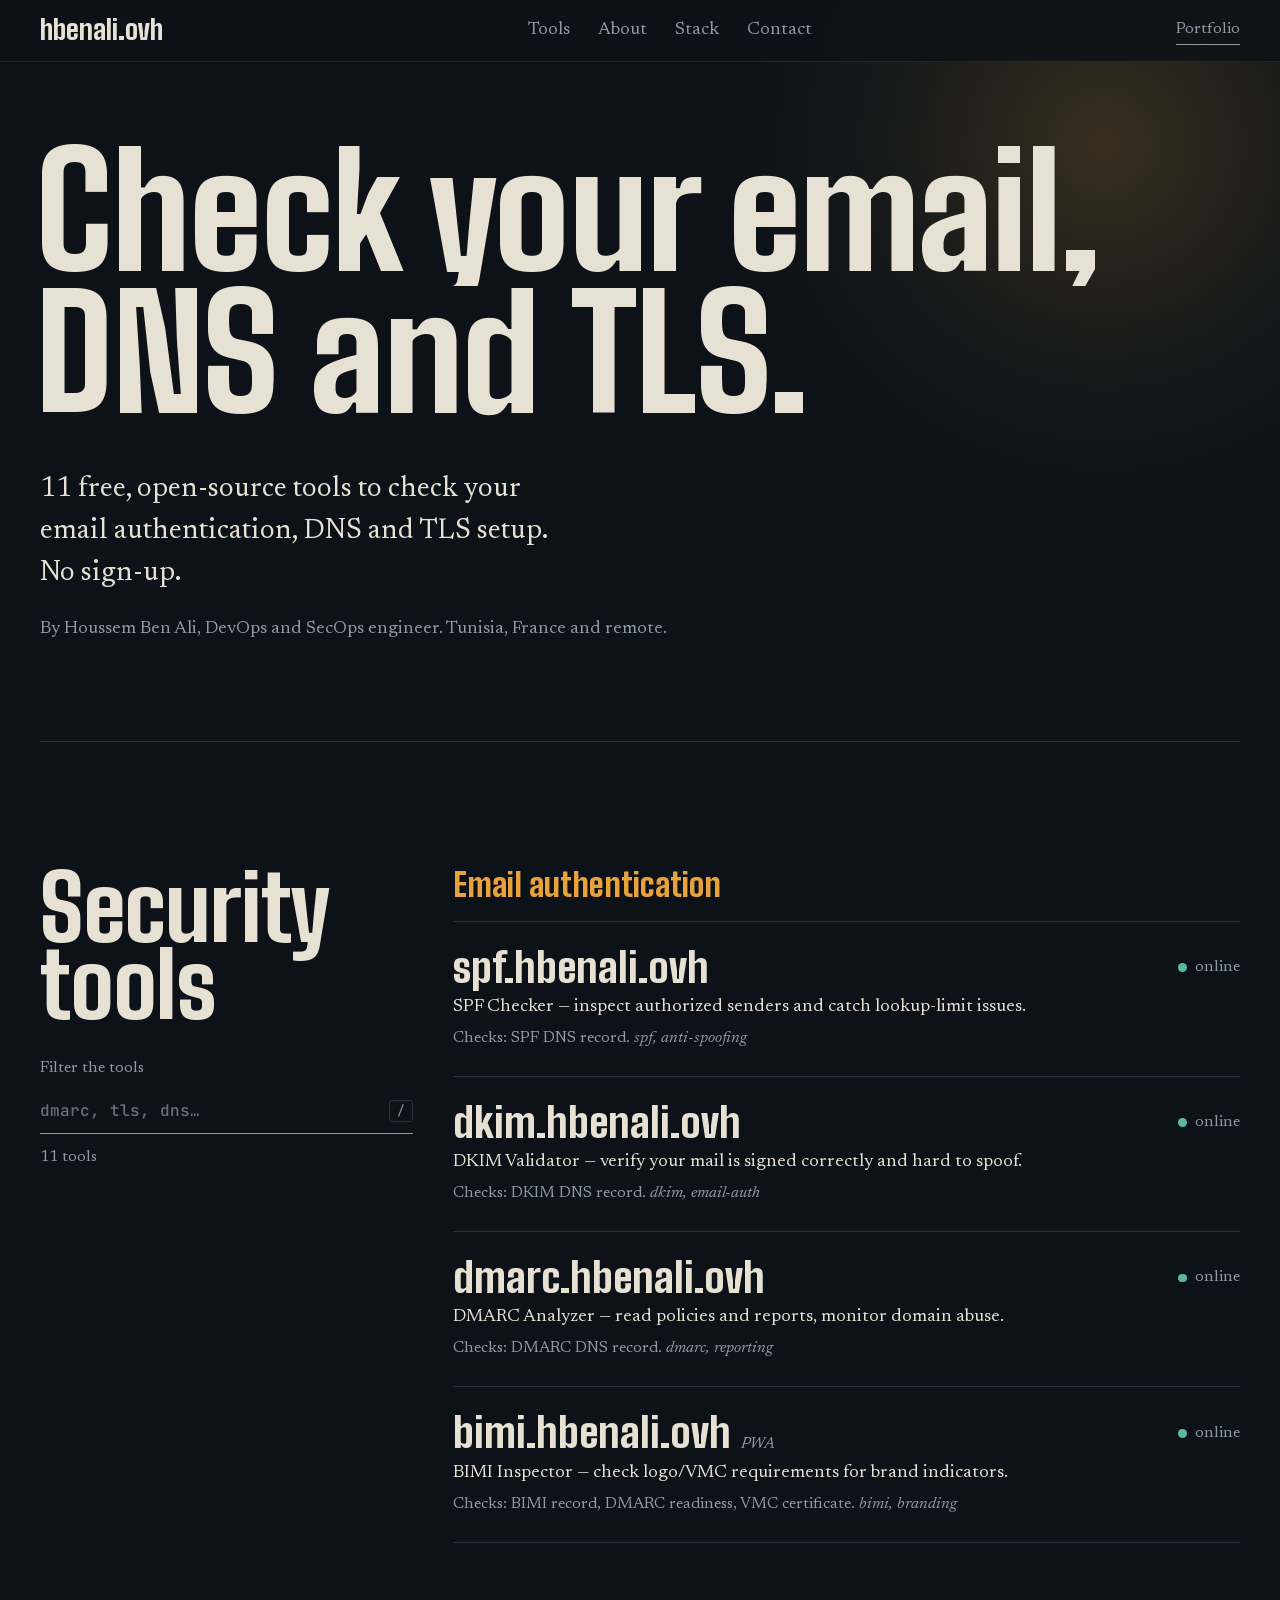
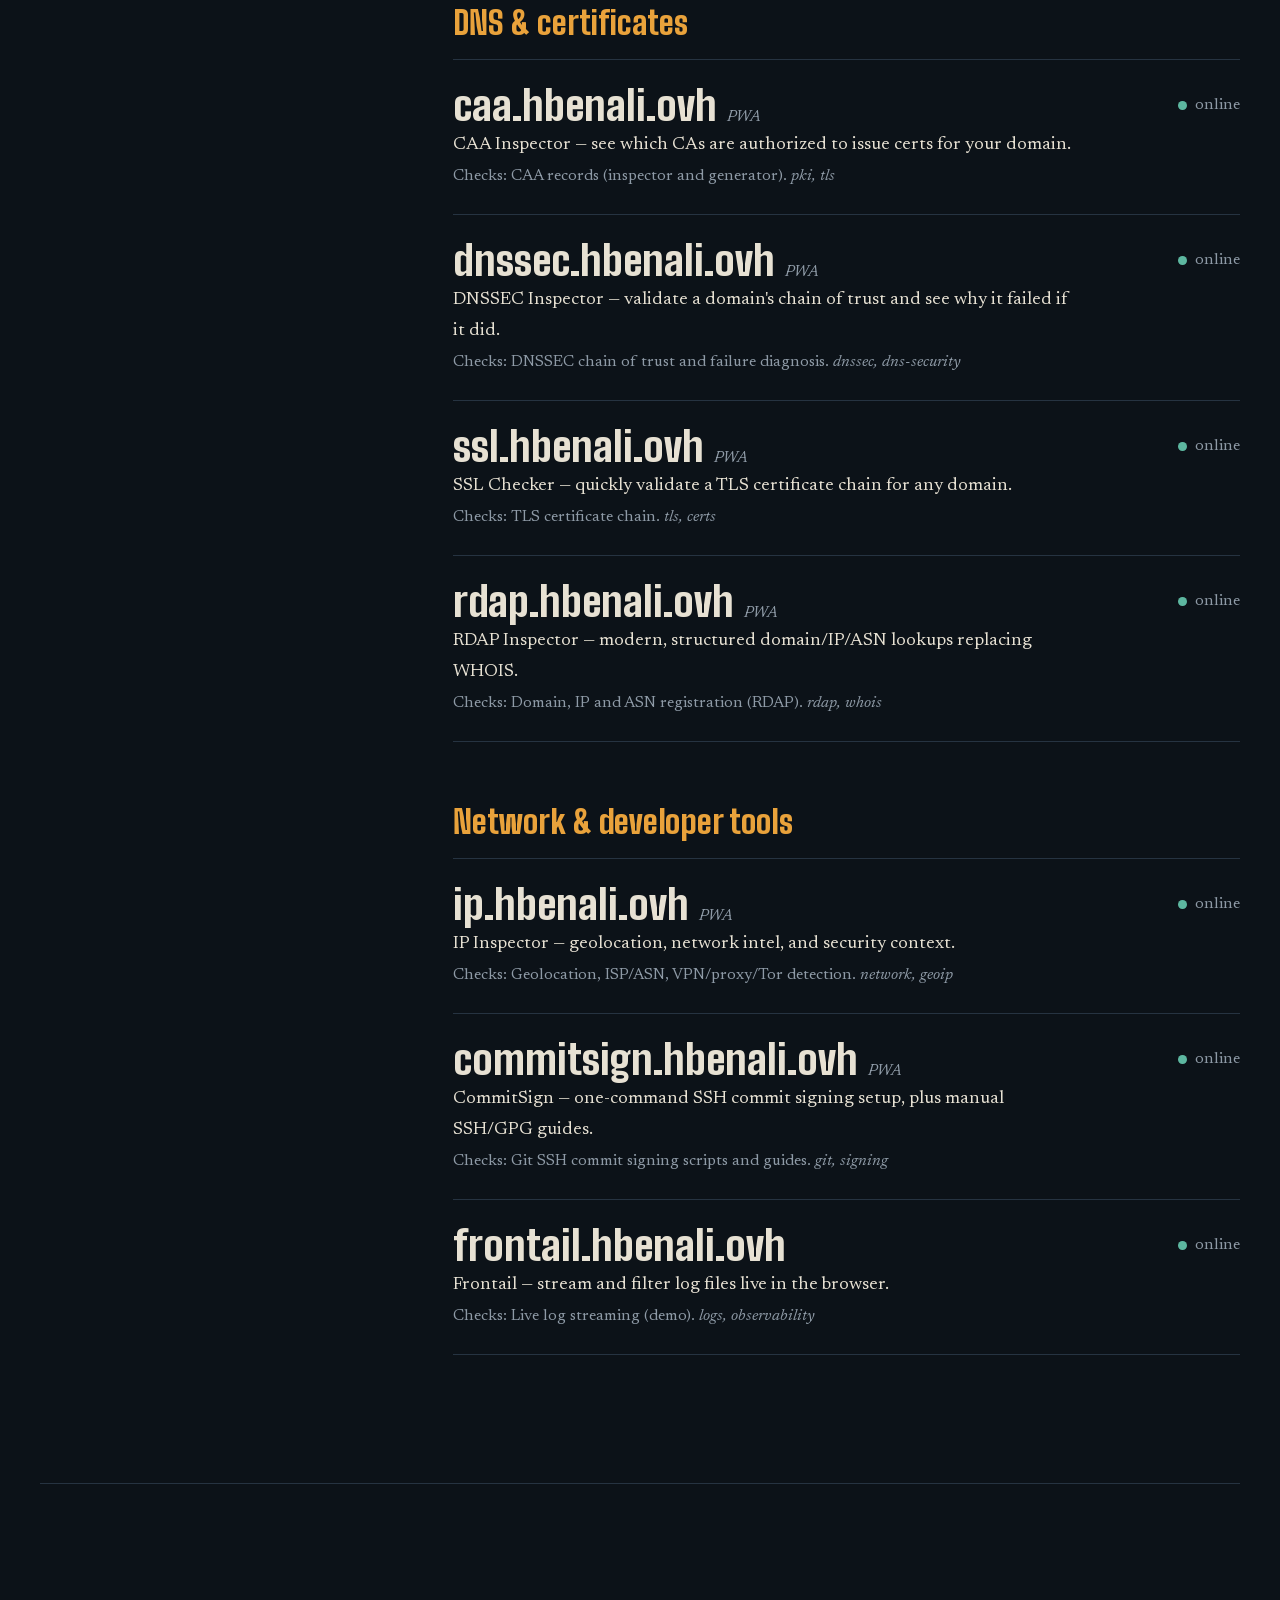
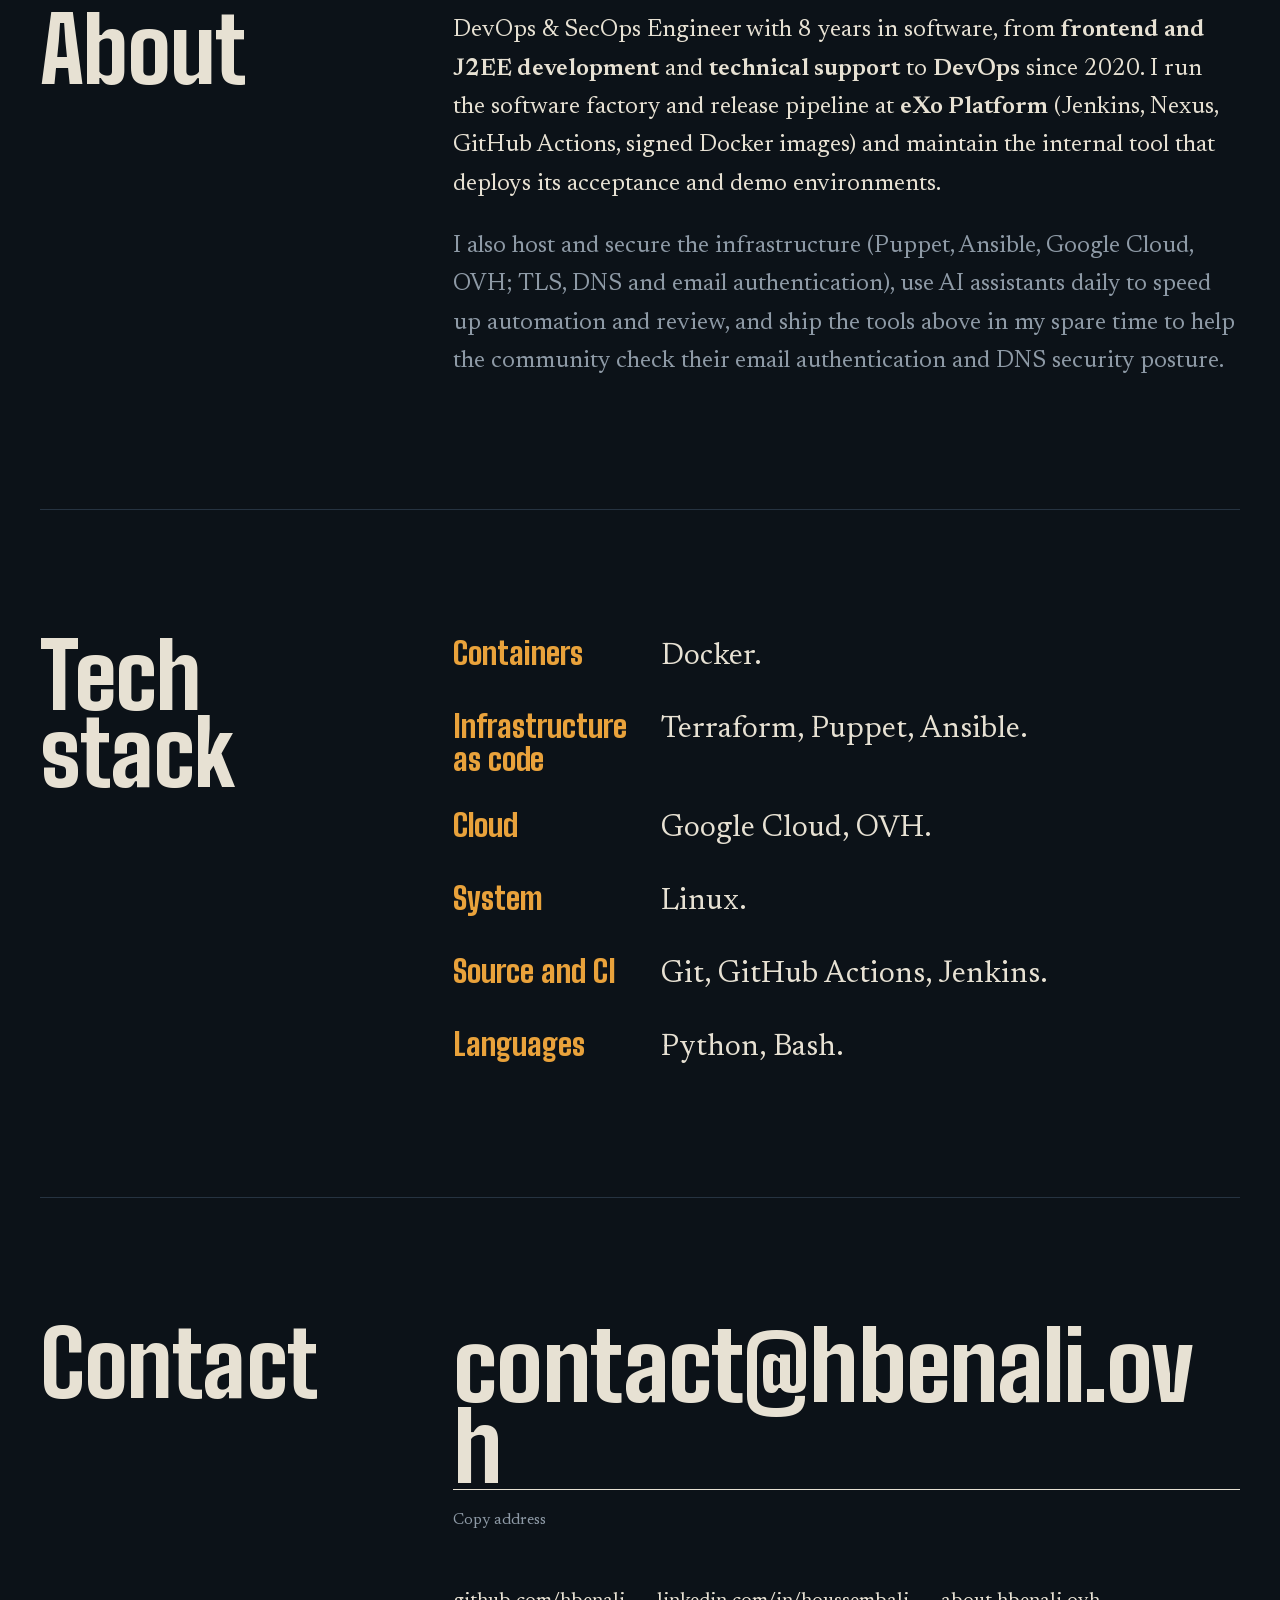
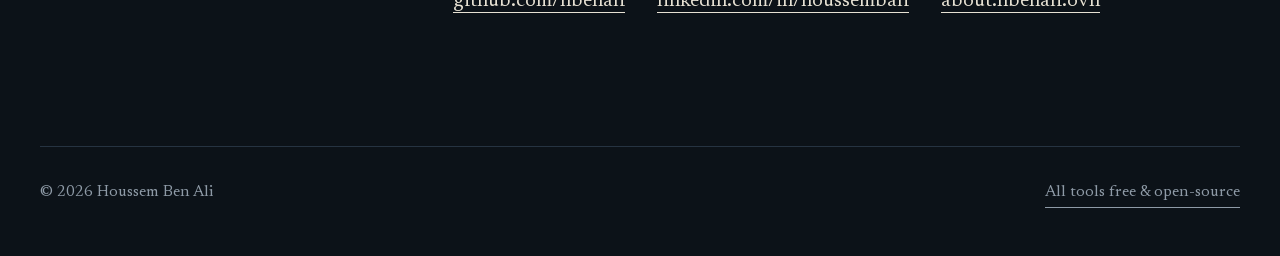
==== commit ba5f07d8: "feat: redesign the site as a dark editorial hub Same visual system as about.hbenali.ovh: cold ink ba" ====
--- a/index.html
+++ b/index.html
@@ -16,8 +16,8 @@
     <link rel="icon" type="image/png" sizes="32x32" href="/favicon-32x32.png">
     <link rel="icon" type="image/png" sizes="16x16" href="/favicon-16x16.png">
     <link rel="manifest" href="/site.webmanifest">
-    <meta name="msapplication-TileColor" content="#3fb950">
-    <meta name="theme-color" content="#0d1117">
+    <meta name="msapplication-TileColor" content="#0c1218">
+    <meta name="theme-color" content="#0c1218">
     <link rel="canonical" href="https://www.hbenali.ovh/">
 
     <!-- Security (static hosting: no custom HTTP headers, so CSP/referrer are set here, with no inline script/style; X-Frame-Options/X-Content-Type-Options need a real header and aren't achievable via meta) -->
@@ -61,234 +61,176 @@
     </script>
 
     <!-- Assets (all self-hosted) -->
-    <link rel="preload" as="font" type="font/woff2" href="fonts/jetbrains-mono-latin-wght.woff2" crossorigin>
-    <link rel="stylesheet" href="style.css">
-    <script src="theme.js"></script>
+    <link rel="preload" as="font" type="font/woff2" href="fonts/big-shoulders-latin-wght.woff2" crossorigin>
+    <link rel="preload" as="font" type="font/woff2" href="fonts/newsreader-latin-wght.woff2" crossorigin>
+    <link rel="stylesheet" href="site.css">
     <script src="app.js" defer></script>
 </head>
 
 <body>
-    <div class="scroll-progress" id="scrollProgress"></div>
-
-    <div class="controls">
-        <button type="button" class="control-btn theme-toggle" aria-label="Toggle dark mode" title="Toggle theme" aria-pressed="true">
-            <svg class="icon" aria-hidden="true"><use href="icons.svg#i-sun"/></svg>
-        </button>
-    </div>
-
-    <div class="container">
-        <main>
-        <div class="terminal-window">
-            <div class="terminal-titlebar">
-                <div class="terminal-title"><svg class="icon title-icon" aria-hidden="true"><use href="icons.svg#i-terminal"/></svg>houssem@devops: ~ &mdash; bash &mdash; 88&times;40</div>
-                <div class="win-controls">
-                    <button type="button" class="win-btn" id="winMinimize" aria-label="Minimize terminal"><svg class="icon" aria-hidden="true"><use href="icons.svg#i-minus"/></svg></button>
-                    <button type="button" class="win-btn" id="winMaximize" aria-label="Maximize terminal"><svg class="icon" aria-hidden="true"><use href="icons.svg#i-square"/></svg></button>
-                    <button type="button" class="win-btn win-close" id="winClose" aria-label="Close terminal"><svg class="icon" aria-hidden="true"><use href="icons.svg#i-xmark"/></svg></button>
-                </div>
-            </div>
-
-            <div class="terminal-body">
-                <p class="cmd-line">
-                    <span class="prompt-user">houssem@devops</span><span class="prompt-path">:~</span><span class="prompt-dollar">$</span>
-                    <span class="prompt-cmd">glow README.md</span>
-                </p>
-
-                <div class="md-output">
-                    <h1><span class="md-mark" aria-hidden="true"># </span>Houssem Ben Ali</h1>
-                    <p class="md-quote"><span class="md-mark" aria-hidden="true">&gt; </span>DevOps &amp; SecOps Engineer &middot; <span class="role-typed" id="roleTyped">IT Consultant</span><span class="cursor-blink"></span></p>
-
-                    <div class="badges-row">
-                        <span class="badge-pill"><span class="badge-label">build</span><span class="badge-value green">passing</span></span>
-                        <span class="badge-pill"><span class="badge-label">status</span><span class="badge-value green">online</span></span>
-                        <span class="badge-pill"><span class="badge-label">open&nbsp;source</span><span class="badge-value blue">yes</span></span>
-                        <span class="badge-pill"><span class="badge-label">PRs</span><span class="badge-value blue">welcome</span></span>
+    <a class="skip" href="#tools">Skip to the tools</a>
+
+    <header class="bar">
+        <div class="bar-inner">
+            <a class="mark" href="/" aria-label="hbenali.ovh, home">hbenali.ovh</a>
+            <nav aria-label="Sections">
+                <ul>
+                    <li><a href="#tools">Tools</a></li>
+                    <li><a href="#about">About</a></li>
+                    <li><a href="#stack">Stack</a></li>
+                    <li><a href="#contact">Contact</a></li>
+                </ul>
+            </nav>
+            <a class="bar-end link" href="https://about.hbenali.ovh" target="_blank" rel="noopener">Portfolio</a>
+        </div>
+    </header>
+
+    <main>
+        <section class="hero wrap" aria-labelledby="top-title">
+            <h1 id="top-title" class="display">
+                <span class="line"><span>Check your email,</span></span>
+                <span class="line"><span>DNS and TLS.</span></span>
+            </h1>
+            <p class="lead">11 free, open-source tools to check your email authentication, DNS and TLS setup. No sign-up.</p>
+            <p class="by">By Houssem Ben Ali, DevOps and SecOps engineer. Tunisia, France and remote.</p>
+        </section>
+
+        <section id="tools" class="wrap block" aria-labelledby="tools-title">
+            <div class="block-head">
+                <div>
+                    <h2 id="tools-title" class="display block-title">Security tools</h2>
+                    <div class="filter" role="search">
+                        <label for="toolFilter">Filter the tools</label>
+                        <div class="filter-row">
+                            <input type="search" id="toolFilter" placeholder="dmarc, tls, dns&hellip;" autocomplete="off" spellcheck="false" aria-controls="toolsList">
+                            <kbd aria-hidden="true">/</kbd>
+                        </div>
+                        <p class="filter-count" id="toolCount" role="status" aria-live="polite">11 tools</p>
                     </div>
-
-                    <p class="meta-line"><svg class="icon" aria-hidden="true"><use href="icons.svg#i-location-dot"/></svg> Tunisia / France &middot; Remote &middot; 8 years experience</p>
-
-                    <h2 class="md-h2" id="tools"><span class="md-mark" aria-hidden="true">## </span>&#128736;&#65039; Security Tools</h2>
-                    <p class="lead">11 free, open-source tools to check your email authentication, DNS and TLS setup. No sign-up. Press <kbd>/</kbd> to search.</p>
-
-                    <div class="tool-filter" role="search">
-                        <span class="prompt" aria-hidden="true"><span class="prompt-user">houssem@devops</span><span class="prompt-path">:~</span><span class="prompt-dollar">$</span></span>
-                        <label for="toolFilter">grep -i</label>
-                        <input type="search" id="toolFilter" placeholder="dmarc, tls, dns&hellip;" autocomplete="off" spellcheck="false" aria-controls="toolsList">
-                        <kbd aria-hidden="true">/</kbd>
-                        <span class="tool-count" id="toolCount" role="status" aria-live="polite">11 tools</span>
-                    </div>
-
-                    <div id="toolsList">
-                    <div class="tool-group">
-                        <h3><span class="md-mark" aria-hidden="true">### </span>email authentication</h3>
-                        <div class="tools-grid">
-                            <a href="https://spf.hbenali.ovh" class="tool-entry" target="_blank" rel="noopener" data-tool>
-                                <div class="tool-head">
-                                    <span class="tool-name"><svg class="icon" aria-hidden="true"><use href="icons.svg#i-shield-halved"/></svg>spf.hbenali.ovh</span>
-                                    <span class="status-label"><span class="status-dot"></span>online</span>
-                                </div>
-                                <p class="tool-desc">SPF Checker &mdash; inspect authorized senders and catch lookup-limit issues.</p>
-                                <p class="tool-checks"><b>checks:</b> SPF DNS record</p>
-                                <div class="topic-tags"><span class="topic-tag">spf</span><span class="topic-tag">anti-spoofing</span></div>
-                            </a>
-                            <a href="https://dkim.hbenali.ovh" class="tool-entry" target="_blank" rel="noopener" data-tool>
-                                <div class="tool-head">
-                                    <span class="tool-name"><svg class="icon" aria-hidden="true"><use href="icons.svg#i-envelope"/></svg>dkim.hbenali.ovh</span>
-                                    <span class="status-label"><span class="status-dot"></span>online</span>
-                                </div>
-                                <p class="tool-desc">DKIM Validator &mdash; verify your mail is signed correctly and hard to spoof.</p>
-                                <p class="tool-checks"><b>checks:</b> DKIM DNS record</p>
-                                <div class="topic-tags"><span class="topic-tag">dkim</span><span class="topic-tag">email-auth</span></div>
-                            </a>
-                            <a href="https://dmarc.hbenali.ovh" class="tool-entry" target="_blank" rel="noopener" data-tool>
-                                <div class="tool-head">
-                                    <span class="tool-name"><svg class="icon" aria-hidden="true"><use href="icons.svg#i-chart-line"/></svg>dmarc.hbenali.ovh</span>
-                                    <span class="status-label"><span class="status-dot"></span>online</span>
-                                </div>
-                                <p class="tool-desc">DMARC Analyzer &mdash; read policies and reports, monitor domain abuse.</p>
-                                <p class="tool-checks"><b>checks:</b> DMARC DNS record</p>
-                                <div class="topic-tags"><span class="topic-tag">dmarc</span><span class="topic-tag">reporting</span></div>
-                            </a>
-                            <a href="https://bimi.hbenali.ovh" class="tool-entry" target="_blank" rel="noopener" data-tool>
-                                <div class="tool-head">
-                                    <span class="tool-name"><svg class="icon" aria-hidden="true"><use href="icons.svg#i-image"/></svg>bimi.hbenali.ovh<span class="pwa-badge" title="Installable as an app">📲 PWA</span></span>
-                                    <span class="status-label"><span class="status-dot"></span>online</span>
-                                </div>
-                                <p class="tool-desc">BIMI Inspector &mdash; check logo/VMC requirements for brand indicators.</p>
-                                <p class="tool-checks"><b>checks:</b> BIMI record, DMARC readiness, VMC certificate</p>
-                                <div class="topic-tags"><span class="topic-tag">bimi</span><span class="topic-tag">branding</span></div>
-                            </a>
-                        </div>
-                    </div>
-                    <div class="tool-group">
-                        <h3><span class="md-mark" aria-hidden="true">### </span>dns &amp; certificates</h3>
-                        <div class="tools-grid">
-                            <a href="https://caa.hbenali.ovh" class="tool-entry" target="_blank" rel="noopener" data-tool>
-                                <div class="tool-head">
-                                    <span class="tool-name"><svg class="icon" aria-hidden="true"><use href="icons.svg#i-lock"/></svg>caa.hbenali.ovh<span class="pwa-badge" title="Installable as an app">📲 PWA</span></span>
-                                    <span class="status-label"><span class="status-dot"></span>online</span>
-                                </div>
-                                <p class="tool-desc">CAA Inspector &mdash; see which CAs are authorized to issue certs for your domain.</p>
-                                <p class="tool-checks"><b>checks:</b> CAA records (inspector and generator)</p>
-                                <div class="topic-tags"><span class="topic-tag">pki</span><span class="topic-tag">tls</span></div>
-                            </a>
-                            <a href="https://dnssec.hbenali.ovh" class="tool-entry" target="_blank" rel="noopener" data-tool>
-                                <div class="tool-head">
-                                    <span class="tool-name"><svg class="icon" aria-hidden="true"><use href="icons.svg#i-link"/></svg>dnssec.hbenali.ovh<span class="pwa-badge" title="Installable as an app">📲 PWA</span></span>
-                                    <span class="status-label"><span class="status-dot"></span>online</span>
-                                </div>
-                                <p class="tool-desc">DNSSEC Inspector &mdash; validate a domain's chain of trust and see why it failed if it did.</p>
-                                <p class="tool-checks"><b>checks:</b> DNSSEC chain of trust and failure diagnosis</p>
-                                <div class="topic-tags"><span class="topic-tag">dnssec</span><span class="topic-tag">dns-security</span></div>
-                            </a>
-                            <a href="https://ssl.hbenali.ovh" class="tool-entry" target="_blank" rel="noopener" data-tool>
-                                <div class="tool-head">
-                                    <span class="tool-name"><svg class="icon" aria-hidden="true"><use href="icons.svg#i-certificate"/></svg>ssl.hbenali.ovh<span class="pwa-badge" title="Installable as an app">📲 PWA</span></span>
-                                    <span class="status-label"><span class="status-dot"></span>online</span>
-                                </div>
-                                <p class="tool-desc">SSL Checker &mdash; quickly validate a TLS certificate chain for any domain.</p>
-                                <p class="tool-checks"><b>checks:</b> TLS certificate chain</p>
-                                <div class="topic-tags"><span class="topic-tag">tls</span><span class="topic-tag">certs</span></div>
-                            </a>
-                            <a href="https://rdap.hbenali.ovh" class="tool-entry" target="_blank" rel="noopener" data-tool>
-                                <div class="tool-head">
-                                    <span class="tool-name"><svg class="icon" aria-hidden="true"><use href="icons.svg#i-magnifying-glass"/></svg>rdap.hbenali.ovh<span class="pwa-badge" title="Installable as an app">📲 PWA</span></span>
-                                    <span class="status-label"><span class="status-dot"></span>online</span>
-                                </div>
-                                <p class="tool-desc">RDAP Inspector &mdash; modern, structured domain/IP/ASN lookups replacing WHOIS.</p>
-                                <p class="tool-checks"><b>checks:</b> Domain, IP and ASN registration (RDAP)</p>
-                                <div class="topic-tags"><span class="topic-tag">rdap</span><span class="topic-tag">whois</span></div>
-                            </a>
-                        </div>
-                    </div>
-                    <div class="tool-group">
-                        <h3><span class="md-mark" aria-hidden="true">### </span>network &amp; developer tools</h3>
-                        <div class="tools-grid">
-                            <a href="https://ip.hbenali.ovh" class="tool-entry" target="_blank" rel="noopener" data-tool>
-                                <div class="tool-head">
-                                    <span class="tool-name"><svg class="icon" aria-hidden="true"><use href="icons.svg#i-globe"/></svg>ip.hbenali.ovh<span class="pwa-badge" title="Installable as an app">📲 PWA</span></span>
-                                    <span class="status-label"><span class="status-dot"></span>online</span>
-                                </div>
-                                <p class="tool-desc">IP Inspector &mdash; geolocation, network intel, and security context.</p>
-                                <p class="tool-checks"><b>checks:</b> Geolocation, ISP/ASN, VPN/proxy/Tor detection</p>
-                                <div class="topic-tags"><span class="topic-tag">network</span><span class="topic-tag">geoip</span></div>
-                            </a>
-                            <a href="https://commitsign.hbenali.ovh" class="tool-entry" target="_blank" rel="noopener" data-tool>
-                                <div class="tool-head">
-                                    <span class="tool-name"><svg class="icon" aria-hidden="true"><use href="icons.svg#i-file-signature"/></svg>commitsign.hbenali.ovh<span class="pwa-badge" title="Installable as an app">📲 PWA</span></span>
-                                    <span class="status-label"><span class="status-dot"></span>online</span>
-                                </div>
-                                <p class="tool-desc">CommitSign &mdash; one-command SSH commit signing setup, plus manual SSH/GPG guides.</p>
-                                <p class="tool-checks"><b>checks:</b> Git SSH commit signing scripts and guides</p>
-                                <div class="topic-tags"><span class="topic-tag">git</span><span class="topic-tag">signing</span></div>
-                            </a>
-                            <a href="https://frontail.hbenali.ovh" class="tool-entry" target="_blank" rel="noopener" data-tool>
-                                <div class="tool-head">
-                                    <span class="tool-name"><svg class="icon" aria-hidden="true"><use href="icons.svg#i-scroll"/></svg>frontail.hbenali.ovh</span>
-                                    <span class="status-label"><span class="status-dot"></span>online</span>
-                                </div>
-                                <p class="tool-desc">Frontail &mdash; stream and filter log files live in the browser.</p>
-                                <p class="tool-checks"><b>checks:</b> Live log streaming (demo)</p>
-                                <div class="topic-tags"><span class="topic-tag">logs</span><span class="topic-tag">observability</span></div>
-                            </a>
-                        </div>
-                    </div>
-                        <p class="tool-empty" id="toolEmpty" hidden>No tool matches that search. Press <kbd>Esc</kbd> to clear it.</p>
-                    </div>
-
-                    <h2 class="md-h2"><span class="md-mark" aria-hidden="true">## </span>About</h2>
-                    <div class="about-text">
-                        <p>DevOps &amp; SecOps Engineer with 8 years in software, from <strong>frontend and J2EE development</strong> and <strong>technical support</strong> to <strong>DevOps</strong> since 2020. I run the software factory and release pipeline at <strong>eXo Platform</strong> (Jenkins, Nexus, GitHub Actions, signed Docker images) and maintain the internal tool that deploys its acceptance and demo environments.</p>
-                        <p>I also host and secure the infrastructure (Puppet, Ansible, Google Cloud, OVH; TLS, DNS and email authentication), use AI assistants daily to speed up automation and review, and ship the tools above in my spare time to help the community check their email authentication and DNS security posture.</p>
-                    </div>
-
-                    <h2 class="md-h2"><span class="md-mark" aria-hidden="true">## </span>&#9881;&#65039; Tech Stack</h2>
-                    <pre class="code-block"><code><span class="yaml-key">containers</span><span class="yaml-punc">:</span> <span class="yaml-punc">[</span><span class="yaml-val">Docker</span><span class="yaml-punc">]</span>
-<span class="yaml-key">iac</span><span class="yaml-punc">:</span>        <span class="yaml-punc">[</span><span class="yaml-val">Terraform</span><span class="yaml-punc">,</span> <span class="yaml-val">Puppet</span><span class="yaml-punc">,</span> <span class="yaml-val">Ansible</span><span class="yaml-punc">]</span>
-<span class="yaml-key">cloud</span><span class="yaml-punc">:</span>      <span class="yaml-punc">[</span><span class="yaml-val">Google Cloud</span><span class="yaml-punc">,</span> <span class="yaml-val">OVH</span><span class="yaml-punc">]</span>
-<span class="yaml-key">os</span><span class="yaml-punc">:</span>         <span class="yaml-punc">[</span><span class="yaml-val">Linux</span><span class="yaml-punc">]</span>
-<span class="yaml-key">vcs</span><span class="yaml-punc">:</span>        <span class="yaml-punc">[</span><span class="yaml-val">Git</span><span class="yaml-punc">,</span> <span class="yaml-val">GitHub Actions</span><span class="yaml-punc">,</span> <span class="yaml-val">Jenkins</span><span class="yaml-punc">]</span>
-<span class="yaml-key">languages</span><span class="yaml-punc">:</span>  <span class="yaml-punc">[</span><span class="yaml-val">Python</span><span class="yaml-punc">,</span> <span class="yaml-val">Bash</span><span class="yaml-punc">]</span></code></pre>
-
-                    <h2 class="md-h2"><span class="md-mark" aria-hidden="true">## </span>&#128248; Contact</h2>
-                    <ul class="md-list">
-                        <li><span class="md-mark" aria-hidden="true">- </span><a href="https://github.com/hbenali" target="_blank" rel="noopener"><svg class="icon" aria-hidden="true"><use href="icons.svg#i-github"/></svg>github.com/hbenali</a></li>
-                        <li><span class="md-mark" aria-hidden="true">- </span><a href="https://linkedin.com/in/houssembali" target="_blank" rel="noopener"><svg class="icon" aria-hidden="true"><use href="icons.svg#i-linkedin"/></svg>linkedin.com/in/houssembali</a></li>
-                        <li><span class="md-mark" aria-hidden="true">- </span><a href="mailto:contact@hbenali.ovh" id="emailLink"><svg class="icon" aria-hidden="true"><use href="icons.svg#i-envelope"/></svg>contact@hbenali.ovh</a> <span class="copy-hint" id="copyHint">copied to clipboard</span></li>
-                        <li><span class="md-mark" aria-hidden="true">- </span><a href="https://about.hbenali.ovh" target="_blank" rel="noopener"><svg class="icon" aria-hidden="true"><use href="icons.svg#i-user"/></svg>about.hbenali.ovh</a></li>
-                    </ul>
-
-                    <div class="launch-block">
-                        <p class="cmd-line">
-                            <span class="prompt-user">houssem@devops</span><span class="prompt-path">:~</span><span class="prompt-dollar">$</span>
-                            <span>open about.hbenali.ovh</span>
-                        </p>
-                        <a href="https://about.hbenali.ovh" class="site-btn" target="_blank" rel="noopener">
-                            <svg class="icon" aria-hidden="true"><use href="icons.svg#i-arrow-up-right-from-square"/></svg> Visit the full site
-                        </a>
-                    </div>
-
-                    <p class="final-prompt">
-                        <span class="prompt-user">houssem@devops</span><span class="prompt-path">:~</span><span class="prompt-dollar">$</span>
-                        <span class="cursor-blink"></span>
-                    </p>
-                </div>
-            </div>
-
-            <div class="status-bar">
-                <span class="sb-mode">NORMAL</span>
-                <span class="sb-info">
-                    <span>README.md</span>
-                    <span>UTF-8</span>
-                    <span>bash</span>
-                    <span>&copy; 2026 Houssem Ben Ali</span>
-                    <a href="https://github.com/hbenali" target="_blank" rel="noopener">All tools free &amp; open-source</a>
-                </span>
-            </div>
+                </div>
+            </div>
+            <div class="block-body" id="toolsList">
+                <div class="tool-group">
+                    <h3>Email authentication</h3>
+                    <a href="https://spf.hbenali.ovh" class="tool" target="_blank" rel="noopener" data-tool>
+                        <span class="tool-name">spf.hbenali.ovh</span>
+                        <span class="tool-status"><span class="dot" aria-hidden="true"></span>online</span>
+                        <span class="tool-desc">SPF Checker &mdash; inspect authorized senders and catch lookup-limit issues.</span>
+                        <span class="tool-meta">Checks: SPF DNS record. <i>spf, anti-spoofing</i><span class="sr-only"> (opens in a new tab)</span></span>
+                    </a>
+                    <a href="https://dkim.hbenali.ovh" class="tool" target="_blank" rel="noopener" data-tool>
+                        <span class="tool-name">dkim.hbenali.ovh</span>
+                        <span class="tool-status"><span class="dot" aria-hidden="true"></span>online</span>
+                        <span class="tool-desc">DKIM Validator &mdash; verify your mail is signed correctly and hard to spoof.</span>
+                        <span class="tool-meta">Checks: DKIM DNS record. <i>dkim, email-auth</i><span class="sr-only"> (opens in a new tab)</span></span>
+                    </a>
+                    <a href="https://dmarc.hbenali.ovh" class="tool" target="_blank" rel="noopener" data-tool>
+                        <span class="tool-name">dmarc.hbenali.ovh</span>
+                        <span class="tool-status"><span class="dot" aria-hidden="true"></span>online</span>
+                        <span class="tool-desc">DMARC Analyzer &mdash; read policies and reports, monitor domain abuse.</span>
+                        <span class="tool-meta">Checks: DMARC DNS record. <i>dmarc, reporting</i><span class="sr-only"> (opens in a new tab)</span></span>
+                    </a>
+                    <a href="https://bimi.hbenali.ovh" class="tool" target="_blank" rel="noopener" data-tool>
+                        <span class="tool-name">bimi.hbenali.ovh<span class="pwa" title="Installable as an app">PWA</span></span>
+                        <span class="tool-status"><span class="dot" aria-hidden="true"></span>online</span>
+                        <span class="tool-desc">BIMI Inspector &mdash; check logo/VMC requirements for brand indicators.</span>
+                        <span class="tool-meta">Checks: BIMI record, DMARC readiness, VMC certificate. <i>bimi, branding</i><span class="sr-only"> (opens in a new tab)</span></span>
+                    </a>
+                </div>
+                <div class="tool-group">
+                    <h3>DNS &amp; certificates</h3>
+                    <a href="https://caa.hbenali.ovh" class="tool" target="_blank" rel="noopener" data-tool>
+                        <span class="tool-name">caa.hbenali.ovh<span class="pwa" title="Installable as an app">PWA</span></span>
+                        <span class="tool-status"><span class="dot" aria-hidden="true"></span>online</span>
+                        <span class="tool-desc">CAA Inspector &mdash; see which CAs are authorized to issue certs for your domain.</span>
+                        <span class="tool-meta">Checks: CAA records (inspector and generator). <i>pki, tls</i><span class="sr-only"> (opens in a new tab)</span></span>
+                    </a>
+                    <a href="https://dnssec.hbenali.ovh" class="tool" target="_blank" rel="noopener" data-tool>
+                        <span class="tool-name">dnssec.hbenali.ovh<span class="pwa" title="Installable as an app">PWA</span></span>
+                        <span class="tool-status"><span class="dot" aria-hidden="true"></span>online</span>
+                        <span class="tool-desc">DNSSEC Inspector &mdash; validate a domain's chain of trust and see why it failed if it did.</span>
+                        <span class="tool-meta">Checks: DNSSEC chain of trust and failure diagnosis. <i>dnssec, dns-security</i><span class="sr-only"> (opens in a new tab)</span></span>
+                    </a>
+                    <a href="https://ssl.hbenali.ovh" class="tool" target="_blank" rel="noopener" data-tool>
+                        <span class="tool-name">ssl.hbenali.ovh<span class="pwa" title="Installable as an app">PWA</span></span>
+                        <span class="tool-status"><span class="dot" aria-hidden="true"></span>online</span>
+                        <span class="tool-desc">SSL Checker &mdash; quickly validate a TLS certificate chain for any domain.</span>
+                        <span class="tool-meta">Checks: TLS certificate chain. <i>tls, certs</i><span class="sr-only"> (opens in a new tab)</span></span>
+                    </a>
+                    <a href="https://rdap.hbenali.ovh" class="tool" target="_blank" rel="noopener" data-tool>
+                        <span class="tool-name">rdap.hbenali.ovh<span class="pwa" title="Installable as an app">PWA</span></span>
+                        <span class="tool-status"><span class="dot" aria-hidden="true"></span>online</span>
+                        <span class="tool-desc">RDAP Inspector &mdash; modern, structured domain/IP/ASN lookups replacing WHOIS.</span>
+                        <span class="tool-meta">Checks: Domain, IP and ASN registration (RDAP). <i>rdap, whois</i><span class="sr-only"> (opens in a new tab)</span></span>
+                    </a>
+                </div>
+                <div class="tool-group">
+                    <h3>Network &amp; developer tools</h3>
+                    <a href="https://ip.hbenali.ovh" class="tool" target="_blank" rel="noopener" data-tool>
+                        <span class="tool-name">ip.hbenali.ovh<span class="pwa" title="Installable as an app">PWA</span></span>
+                        <span class="tool-status"><span class="dot" aria-hidden="true"></span>online</span>
+                        <span class="tool-desc">IP Inspector &mdash; geolocation, network intel, and security context.</span>
+                        <span class="tool-meta">Checks: Geolocation, ISP/ASN, VPN/proxy/Tor detection. <i>network, geoip</i><span class="sr-only"> (opens in a new tab)</span></span>
+                    </a>
+                    <a href="https://commitsign.hbenali.ovh" class="tool" target="_blank" rel="noopener" data-tool>
+                        <span class="tool-name">commitsign.hbenali.ovh<span class="pwa" title="Installable as an app">PWA</span></span>
+                        <span class="tool-status"><span class="dot" aria-hidden="true"></span>online</span>
+                        <span class="tool-desc">CommitSign &mdash; one-command SSH commit signing setup, plus manual SSH/GPG guides.</span>
+                        <span class="tool-meta">Checks: Git SSH commit signing scripts and guides. <i>git, signing</i><span class="sr-only"> (opens in a new tab)</span></span>
+                    </a>
+                    <a href="https://frontail.hbenali.ovh" class="tool" target="_blank" rel="noopener" data-tool>
+                        <span class="tool-name">frontail.hbenali.ovh</span>
+                        <span class="tool-status"><span class="dot" aria-hidden="true"></span>online</span>
+                        <span class="tool-desc">Frontail &mdash; stream and filter log files live in the browser.</span>
+                        <span class="tool-meta">Checks: Live log streaming (demo). <i>logs, observability</i><span class="sr-only"> (opens in a new tab)</span></span>
+                    </a>
+                </div>
+                <p class="tool-empty" id="toolEmpty" hidden>No tool matches that search. Press <kbd>Esc</kbd> to clear it.</p>
+            </div>
+        </section>
+
+        <section id="about" class="wrap block" aria-labelledby="about-title">
+            <div class="block-head"><div><h2 id="about-title" class="display block-title">About</h2></div></div>
+            <div class="block-body about-text">
+                    <p>DevOps &amp; SecOps Engineer with 8 years in software, from <strong>frontend and J2EE development</strong> and <strong>technical support</strong> to <strong>DevOps</strong> since 2020. I run the software factory and release pipeline at <strong>eXo Platform</strong> (Jenkins, Nexus, GitHub Actions, signed Docker images) and maintain the internal tool that deploys its acceptance and demo environments.</p>
+                    <p>I also host and secure the infrastructure (Puppet, Ansible, Google Cloud, OVH; TLS, DNS and email authentication), use AI assistants daily to speed up automation and review, and ship the tools above in my spare time to help the community check their email authentication and DNS security posture.</p>
+            </div>
+        </section>
+
+        <section id="stack" class="wrap block" aria-labelledby="stack-title">
+            <div class="block-head"><div><h2 id="stack-title" class="display block-title">Tech stack</h2></div></div>
+            <div class="block-body">
+                <dl class="stack">
+                    <div><dt>Containers</dt><dd>Docker.</dd></div>
+                    <div><dt>Infrastructure as code</dt><dd>Terraform, Puppet, Ansible.</dd></div>
+                    <div><dt>Cloud</dt><dd>Google Cloud, OVH.</dd></div>
+                    <div><dt>System</dt><dd>Linux.</dd></div>
+                    <div><dt>Source and CI</dt><dd>Git, GitHub Actions, Jenkins.</dd></div>
+                    <div><dt>Languages</dt><dd>Python, Bash.</dd></div>
+                </dl>
+            </div>
+        </section>
+
+        <section id="contact" class="wrap block" aria-labelledby="contact-title">
+            <div class="block-head"><div><h2 id="contact-title" class="display block-title">Contact</h2></div></div>
+            <div class="block-body">
+                <a class="link display contact-mail" href="mailto:contact@hbenali.ovh" id="emailLink">contact@hbenali.ovh</a>
+                <div><button type="button" class="copy link" id="copyBtn"><span id="copyLabel" role="status" aria-live="polite">Copy address</span></button></div>
+                <ul class="contact-links">
+                    <li><a class="link" href="https://github.com/hbenali" target="_blank" rel="noopener">github.com/hbenali</a></li>
+                    <li><a class="link" href="https://linkedin.com/in/houssembali" target="_blank" rel="noopener">linkedin.com/in/houssembali</a></li>
+                    <li><a class="link" href="https://about.hbenali.ovh" target="_blank" rel="noopener">about.hbenali.ovh</a></li>
+                </ul>
+            </div>
+        </section>
+    </main>
+
+    <footer class="foot">
+        <div>
+            <span>&copy; 2026 Houssem Ben Ali</span>
+            <a class="link" href="https://github.com/hbenali" target="_blank" rel="noopener">All tools free &amp; open-source</a>
         </div>
-        <p class="respawn-msg" id="respawnMsg" aria-hidden="true">$ respawning shell&hellip;<span class="cursor-blink"></span></p>
-        </main>
-    </div>
+    </footer>
 </body>
 
 </html>
--- a/site.css
+++ b/site.css
@@ -0,0 +1,267 @@
+/* hbenali.ovh: one stylesheet for every page. Dark editorial: cold ink, bone text,
+   a sodium-lamp glow, verdigris only for "online". Fonts are self-hosted (see fonts/README.md). */
+
+@font-face {
+    font-family: 'Big Shoulders';
+    font-style: normal;
+    font-weight: 600 900;
+    font-display: swap;
+    src: url('fonts/big-shoulders-latin-wght.woff2') format('woff2');
+}
+@font-face {
+    font-family: 'Newsreader';
+    font-style: normal;
+    font-weight: 200 800;
+    font-display: swap;
+    src: url('fonts/newsreader-latin-wght.woff2') format('woff2');
+}
+@font-face {
+    font-family: 'Newsreader';
+    font-style: italic;
+    font-weight: 200 800;
+    font-display: swap;
+    src: url('fonts/newsreader-italic-latin-wght.woff2') format('woff2');
+}
+@font-face {
+    font-family: 'JetBrains Mono';
+    font-style: normal;
+    font-weight: 100 800;
+    font-display: swap;
+    src: url('fonts/jetbrains-mono-latin-wght.woff2') format('woff2');
+}
+
+:root {
+    --ink: #0c1218;
+    --slate: #17212b;
+    --line: #263341;
+    --bone: #e7e1d3;
+    --mist: #8e9aa6;
+    --sodium: #e9a23b;
+    --verdigris: #5db7a0;
+
+    --display: 'Big Shoulders', 'Arial Narrow', Impact, sans-serif;
+    --serif: 'Newsreader', Georgia, serif;
+    --mono: 'JetBrains Mono', ui-monospace, monospace;
+
+    --gutter: clamp(1.5rem, 4vw, 2.5rem);
+    color-scheme: dark;
+}
+
+*, *::before, *::after { box-sizing: border-box; margin: 0; padding: 0; }
+
+html { background: var(--ink); scroll-behavior: smooth; scroll-padding-top: 5.5rem; }
+
+body {
+    min-height: 100vh;
+    background: var(--ink);
+    color: var(--bone);
+    font-family: var(--serif);
+    font-size: 1.125rem;
+    line-height: 1.7;
+    font-optical-sizing: auto;
+    -webkit-font-smoothing: antialiased;
+    text-rendering: optimizeLegibility;
+}
+
+::selection { background: var(--sodium); color: var(--ink); }
+:focus-visible { outline: 2px solid var(--sodium); outline-offset: 4px; border-radius: 2px; }
+
+a { color: inherit; }
+ul { list-style: none; }
+strong { font-weight: 600; }
+img { max-width: 100%; height: auto; display: block; }
+[hidden] { display: none !important; }
+
+.sr-only {
+    position: absolute; width: 1px; height: 1px; overflow: hidden;
+    clip-path: inset(50%); white-space: nowrap;
+}
+.skip {
+    position: fixed; top: 0.75rem; left: 0.75rem; z-index: 60;
+    background: var(--sodium); color: var(--ink); padding: 0.5rem 1rem;
+    transform: translateY(-300%);
+}
+.skip:focus { transform: none; }
+
+/* Underline that draws in on hover and focus. */
+.link, .card a:not(.btn), .page-header a, footer a {
+    text-decoration: none;
+    background-image: linear-gradient(currentColor, currentColor);
+    background-repeat: no-repeat;
+    background-size: 100% 1px;
+    background-position: 0 100%;
+    padding-bottom: 2px;
+    transition: background-size 0.35s cubic-bezier(0.22, 1, 0.36, 1), color 0.2s;
+}
+.link:hover, .link:focus-visible, .card a:not(.btn):hover, .card a:not(.btn):focus-visible,
+footer a:hover, footer a:focus-visible { color: var(--sodium); background-size: 100% 2px; }
+
+.display { font-family: var(--display); font-weight: 800; line-height: 0.86; letter-spacing: -0.01em; }
+
+/* ───────────── Top bar ───────────── */
+.bar {
+    position: fixed; inset: 0 0 auto 0; z-index: 40;
+    border-bottom: 1px solid rgba(38, 51, 65, 0.7);
+    background: rgba(12, 18, 24, 0.82);
+    -webkit-backdrop-filter: blur(10px); backdrop-filter: blur(10px);
+}
+.bar-inner {
+    max-width: 110rem; margin: 0 auto; padding: 0.55rem var(--gutter);
+    display: flex; flex-wrap: wrap; align-items: center; justify-content: space-between; column-gap: 1.5rem;
+}
+.mark { font-family: var(--display); font-weight: 800; font-size: 1.7rem; line-height: 1.4; text-decoration: none; }
+.bar nav { order: 3; width: 100%; overflow-x: auto; scrollbar-width: none; margin-inline: -0.5rem; }
+.bar nav ul { display: flex; gap: 0.25rem; white-space: nowrap; }
+.bar nav a { display: block; padding: 0.4rem 0.5rem; color: var(--mist); text-decoration: none; transition: color 0.2s; }
+.bar nav a:hover, .bar nav a[aria-current="true"] { color: var(--bone); }
+.bar-end { font-size: 1rem; color: var(--mist); }
+
+@media (min-width: 40rem) {
+    .bar nav { order: 0; width: auto; }
+    .bar nav ul { gap: 0.75rem; }
+}
+
+/* ───────────── Hero ───────────── */
+.wrap { max-width: 110rem; margin: 0 auto; padding-inline: var(--gutter); }
+
+.hero { position: relative; isolation: isolate; overflow: hidden; padding-block: 9rem 6rem; }
+.hero::before {
+    content: ''; position: absolute; z-index: -1; top: -14rem; right: -12rem;
+    width: min(46rem, 140vw); aspect-ratio: 1; border-radius: 50%;
+    background: radial-gradient(closest-side, rgba(233, 162, 59, 0.2), rgba(233, 162, 59, 0.06) 55%, transparent);
+    pointer-events: none;
+}
+.hero h1 { font-size: clamp(2.9rem, 12.2vw, 12rem); margin-left: -0.03em; }
+.hero h1 .line { display: block; overflow: hidden; padding-bottom: 0.05em; }
+.hero h1 .line > span { display: block; animation: rise 1.1s cubic-bezier(0.16, 1, 0.3, 1) both; }
+.hero h1 .line:nth-child(2) > span { animation-delay: 0.13s; }
+.hero .lead { margin-top: 2.5rem; max-width: 34ch; font-size: clamp(1.35rem, 2.4vw, 1.75rem); line-height: 1.5; color: var(--bone); animation: fade 0.9s 0.55s both; }
+.hero .by { margin-top: 1.25rem; color: var(--mist); animation: fade 0.9s 0.7s both; }
+
+@keyframes rise { from { transform: translateY(108%); } }
+@keyframes fade { from { opacity: 0; transform: translateY(12px); } }
+
+/* ───────────── Sections ───────────── */
+.block { position: relative; padding-block: 6rem; display: grid; gap: 2.5rem 2.5rem; }
+.block::before { content: ''; position: absolute; top: 0; left: var(--gutter); right: var(--gutter); height: 1px; background: var(--line); }
+.block-title { font-size: clamp(3.75rem, 7vw, 6rem); }
+.block-note { margin-top: 1rem; max-width: 30ch; color: var(--mist); }
+@media (min-width: 64rem) {
+    .block { grid-template-columns: repeat(12, 1fr); padding-block: 8rem; }
+    .block-head { grid-column: span 4; }
+    .block-head > div { position: sticky; top: 7rem; }
+    .block-body { grid-column: span 8; }
+}
+
+/* Tool filter */
+.filter { margin-top: 2rem; max-width: 26rem; }
+.filter label { display: block; color: var(--mist); font-size: 1rem; margin-bottom: 0.4rem; }
+.filter-row { display: flex; align-items: center; gap: 0.75rem; border-bottom: 1px solid var(--mist); transition: border-color 0.2s; }
+.filter-row:focus-within { border-color: var(--sodium); }
+.filter input {
+    flex: 1; min-width: 0; background: none; border: 0; color: var(--bone);
+    font: 500 1rem/1 var(--mono); padding: 0.75rem 0; outline: 0;
+}
+.filter input::placeholder { color: var(--mist); opacity: 0.7; }
+.filter kbd { font: 0.8125rem var(--mono); color: var(--mist); border: 1px solid var(--line); padding: 0.1rem 0.45rem; border-radius: 3px; }
+.filter-count { margin-top: 0.6rem; color: var(--mist); font-size: 1rem; }
+.tool-empty { color: var(--mist); padding: 1rem 0; }
+.tool-empty kbd { font: 0.8125rem var(--mono); border: 1px solid var(--line); padding: 0.05rem 0.4rem; border-radius: 3px; }
+
+.tool-group + .tool-group { margin-top: 4rem; }
+.tool-group h3 { font-family: var(--display); font-weight: 800; font-size: 2rem; line-height: 1; color: var(--sodium); margin-bottom: 1.25rem; }
+
+.tool {
+    display: grid; grid-template-columns: 1fr auto; gap: 0.15rem 1.5rem;
+    border-top: 1px solid var(--line); padding: 1.5rem 0; text-decoration: none; color: inherit;
+    transition: padding-left 0.35s cubic-bezier(0.22, 1, 0.36, 1), background-color 0.35s;
+}
+.tool-group .tool:last-child { border-bottom: 1px solid var(--line); }
+.tool:hover, .tool:focus-visible { padding-left: 0.9rem; background-color: rgba(23, 33, 43, 0.6); }
+.tool-name { font-family: var(--display); font-weight: 800; font-size: clamp(1.9rem, 3.4vw, 2.6rem); line-height: 1.05; transition: color 0.2s; overflow-wrap: anywhere; }
+.tool:hover .tool-name, .tool:focus-visible .tool-name { color: var(--sodium); }
+.pwa { font-family: var(--serif); font-weight: 400; font-style: italic; font-size: 1rem; color: var(--mist); margin-left: 0.6rem; letter-spacing: 0; }
+.tool-status { align-self: center; color: var(--mist); font-size: 1rem; display: inline-flex; align-items: center; gap: 0.5rem; }
+.dot { width: 0.55rem; height: 0.55rem; border-radius: 50%; background: var(--verdigris); }
+.tool-desc, .tool-meta { grid-column: 1 / -1; }
+.tool-desc { max-width: 62ch; }
+.tool-meta { color: var(--mist); font-size: 1rem; }
+.tool-meta i { font-style: italic; }
+
+/* About, stack, contact */
+.about-text p { max-width: 62ch; font-size: clamp(1.25rem, 2vw, 1.5rem); line-height: 1.6; }
+.about-text p + p { margin-top: 1.5rem; color: var(--mist); }
+.stack { display: grid; gap: 2rem; }
+.stack > div { display: grid; gap: 0.2rem 2rem; }
+.stack dt { font-family: var(--display); font-weight: 800; font-size: 1.9rem; line-height: 1.1; color: var(--sodium); }
+.stack dd { font-size: clamp(1.4rem, 2.6vw, 1.9rem); line-height: 1.35; }
+@media (min-width: 40rem) { .stack > div { grid-template-columns: 11rem 1fr; } }
+
+.contact-mail { display: inline-block; font-size: clamp(2.3rem, 7.4vw, 6rem); overflow-wrap: anywhere; }
+.copy { margin-top: 0.75rem; background: none; border: 0; color: var(--mist); font: inherit; font-size: 1rem; cursor: pointer; }
+.contact-links { margin-top: 3rem; display: flex; flex-wrap: wrap; gap: 0.75rem 2rem; font-size: 1.25rem; }
+
+.foot, footer { color: var(--mist); font-size: 1rem; }
+.foot { max-width: 110rem; margin: 0 auto; padding: 0 var(--gutter) 3rem; }
+.foot > div { border-top: 1px solid var(--line); padding-top: 2rem; display: flex; flex-wrap: wrap; gap: 0.5rem 2rem; justify-content: space-between; }
+
+/* ───────────── 404 ───────────── */
+.nf { min-height: 100vh; display: flex; flex-direction: column; justify-content: center; padding-block: 7rem 4rem; position: relative; isolation: isolate; overflow: hidden; }
+.nf::before {
+    content: ''; position: absolute; z-index: -1; top: -12rem; right: -10rem; width: min(40rem, 140vw); aspect-ratio: 1; border-radius: 50%;
+    background: radial-gradient(closest-side, rgba(233, 162, 59, 0.2), rgba(233, 162, 59, 0.06) 55%, transparent);
+}
+.nf-code { font-size: clamp(9rem, 34vw, 28rem); color: var(--sodium); }
+.nf h1 { font-size: clamp(2.8rem, 7vw, 5rem); margin-top: 0.5rem; }
+.nf .nf-lead { margin-top: 1rem; max-width: 36ch; color: var(--mist); font-size: 1.3rem; }
+.nf-links { margin-top: 2rem; display: flex; flex-wrap: wrap; gap: 0.75rem 2rem; font-size: 1.25rem; }
+.nf-log { margin-top: 3rem; max-width: 44rem; overflow-wrap: anywhere; border: 1px solid var(--line); background: rgba(23, 33, 43, 0.6); padding: 1.25rem 1.5rem; font: 0.875rem/1.8 var(--mono); border-radius: 2px; }
+.nf-log .err { color: var(--sodium); }
+.nf-log .dim { color: var(--mist); }
+
+/* ───────────── Policy and install pages ───────────── */
+.container { max-width: 48rem; margin: 0 auto; padding: 6.5rem var(--gutter) 5rem; }
+
+.controls { position: fixed; top: 1rem; right: 1rem; z-index: 40; display: flex; gap: 0.5rem; }
+.control-btn {
+    background: rgba(12, 18, 24, 0.82); color: var(--bone); border: 1px solid var(--line);
+    font: inherit; font-size: 1rem; padding: 0.35rem 0.9rem; border-radius: 2px; cursor: pointer;
+    -webkit-backdrop-filter: blur(10px); backdrop-filter: blur(10px); transition: border-color 0.2s, color 0.2s;
+}
+.control-btn:hover { border-color: var(--sodium); color: var(--sodium); }
+
+.back-link { display: inline-block; color: var(--mist); margin-bottom: 3.5rem; font-size: 1.05rem; }
+
+.page-header { margin-bottom: 3rem; }
+.badge { font-family: var(--display); font-weight: 800; font-size: 1.7rem; line-height: 1.1; color: var(--sodium); }
+.page-header h1 { font-family: var(--display); font-weight: 800; line-height: 0.88; letter-spacing: -0.01em; font-size: clamp(3rem, 11vw, 5.75rem); margin-top: 0.35rem; overflow-wrap: break-word; hyphens: auto; }
+.updated { margin-top: 1.25rem; color: var(--mist); }
+
+.card { border-top: 1px solid var(--line); padding: 2.4rem 0; }
+.card h2 { font-family: var(--display); font-weight: 800; font-size: 2.1rem; line-height: 1.05; color: var(--sodium); margin-bottom: 1rem; }
+.card p { max-width: 66ch; }
+.card p + p, .card p + ul, .card ul + p, .card ul + ul { margin-top: 1rem; }
+.card ul { max-width: 66ch; }
+.card li { position: relative; padding-left: 1.4rem; margin-top: 0.6rem; color: var(--bone); }
+.card li::before { content: ''; position: absolute; left: 0; top: 0.9em; width: 0.65rem; height: 1px; background: var(--sodium); }
+.card code { font-family: var(--mono); font-size: 0.82em; background: var(--slate); padding: 0.1em 0.4em; border-radius: 2px; overflow-wrap: anywhere; }
+
+.btn {
+    display: inline-block; background: var(--sodium); color: var(--ink); padding: 0.7rem 1.4rem;
+    font-weight: 600; text-decoration: none; border-radius: 2px;
+    transition: background-color 0.2s, transform 0.2s;
+}
+.btn:hover, .btn:focus-visible { background: var(--bone); transform: translateY(-2px); }
+
+.shots { display: grid; gap: 1.5rem; margin-top: 1.5rem; }
+.shots figure { margin: 0; }
+.shots img { border: 1px solid var(--line); border-radius: 2px; }
+.shots figcaption { margin-top: 0.5rem; color: var(--mist); font-style: italic; font-size: 1rem; }
+.shots .phone { max-width: 16rem; }
+
+.lang-content > footer { margin-top: 1rem; border-top: 1px solid var(--line); padding-top: 2rem; }
+
+@media (prefers-reduced-motion: reduce) {
+    html { scroll-behavior: auto; }
+    *, *::before, *::after { animation-duration: 0.01ms !important; animation-delay: 0s !important; transition-duration: 0.01ms !important; }
+}
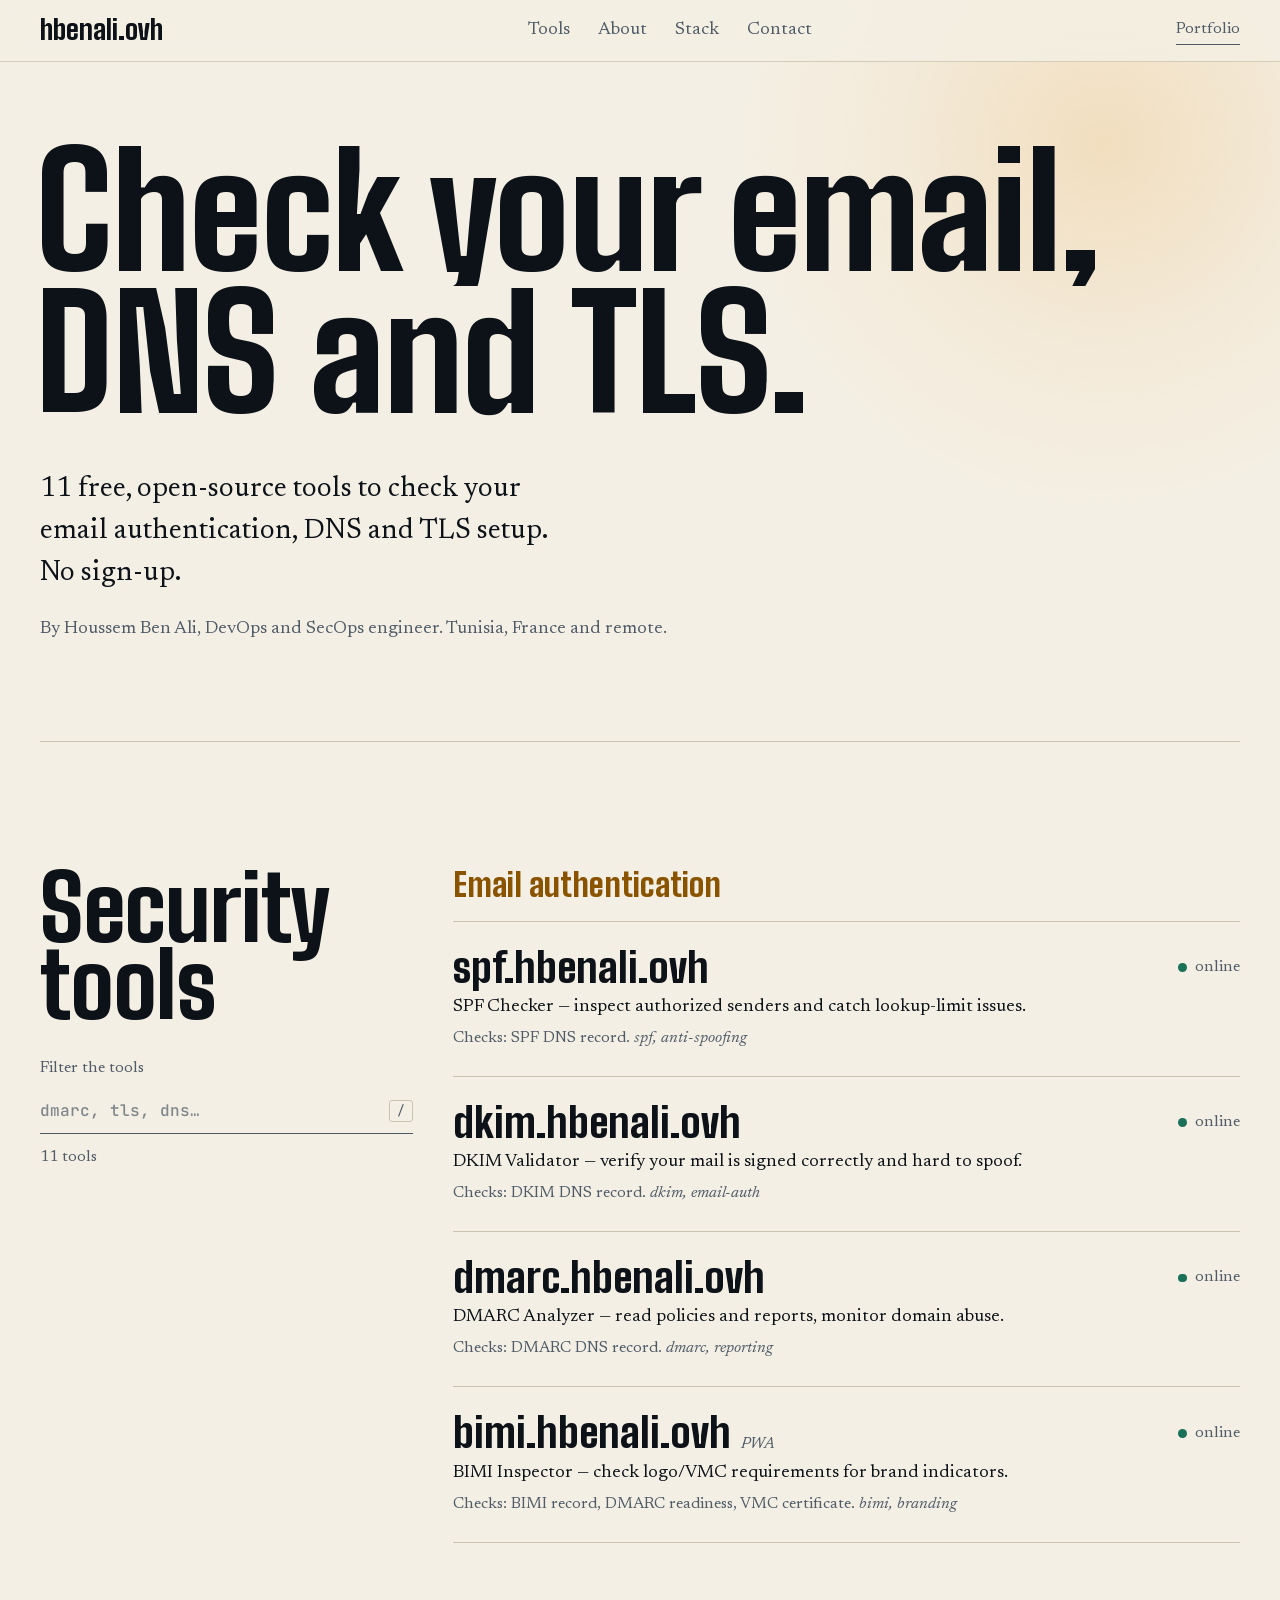
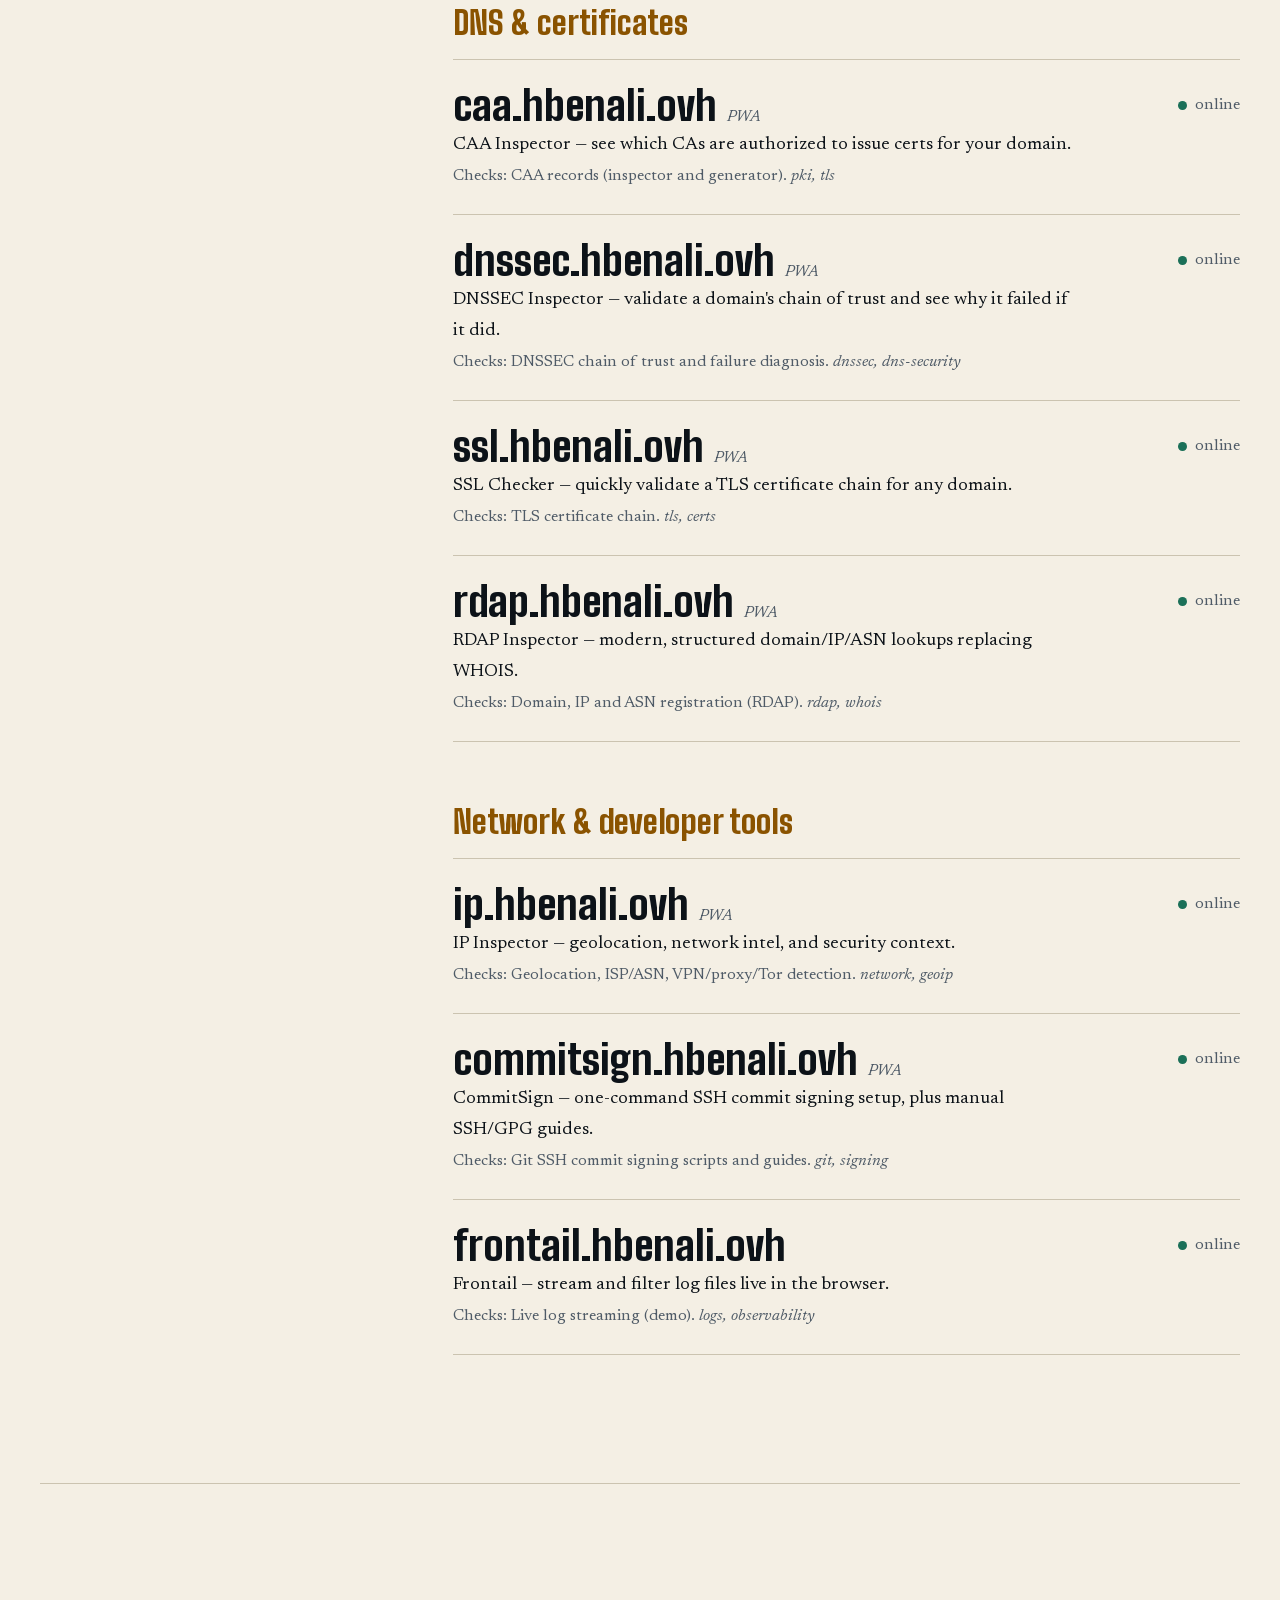
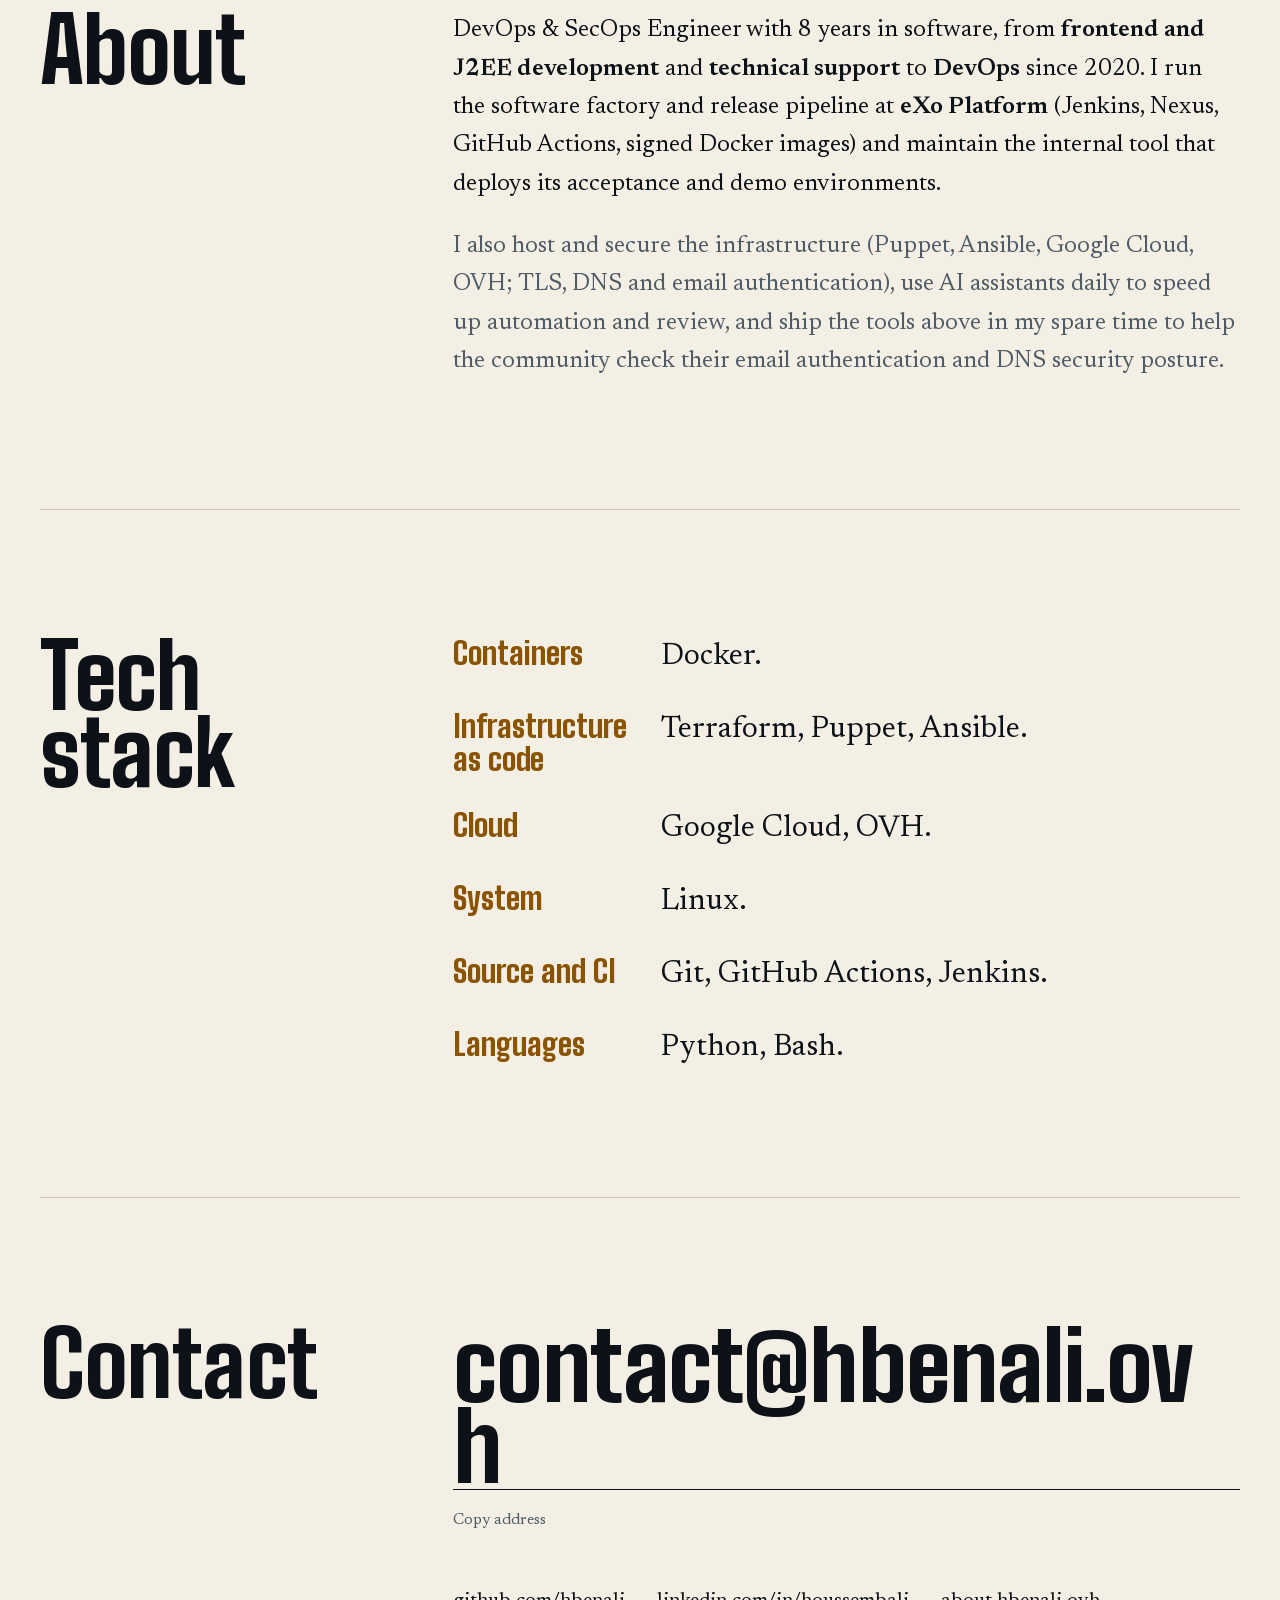
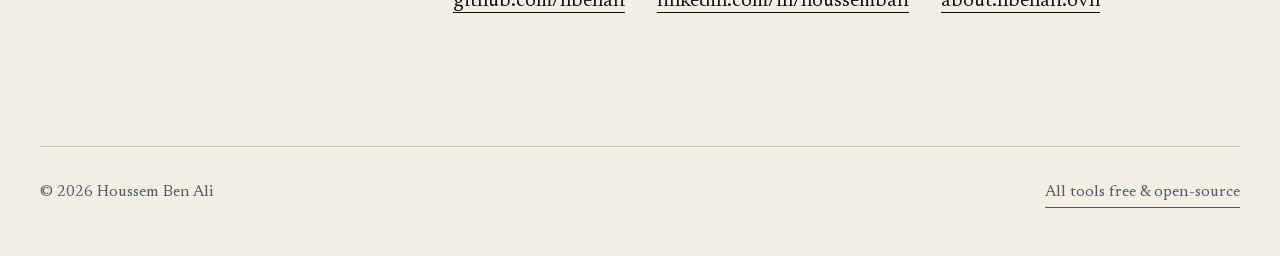
==== commit 5f1b3260: "feat: follow the system light/dark setting Dark stays the default and the identity. When the system " ====
--- a/index.html
+++ b/index.html
@@ -17,7 +17,9 @@
     <link rel="icon" type="image/png" sizes="16x16" href="/favicon-16x16.png">
     <link rel="manifest" href="/site.webmanifest">
     <meta name="msapplication-TileColor" content="#0c1218">
-    <meta name="theme-color" content="#0c1218">
+    <meta name="color-scheme" content="dark light">
+    <meta name="theme-color" content="#0c1218" media="(prefers-color-scheme: dark)">
+    <meta name="theme-color" content="#f4efe4" media="(prefers-color-scheme: light)">
     <link rel="canonical" href="https://www.hbenali.ovh/">
 
     <!-- Security (static hosting: no custom HTTP headers, so CSP/referrer are set here, with no inline script/style; X-Frame-Options/X-Content-Type-Options need a real header and aren't achievable via meta) -->
--- a/site.css
+++ b/site.css
@@ -38,6 +38,11 @@
     --mist: #8e9aa6;
     --sodium: #e9a23b;
     --verdigris: #5db7a0;
+    --glow: rgba(233, 162, 59, 0.2);
+    --glow-soft: rgba(233, 162, 59, 0.06);
+    --glass: rgba(12, 18, 24, 0.82);
+    --wash: rgba(23, 33, 43, 0.6);
+    --rule: rgba(38, 51, 65, 0.7);
 
     --display: 'Big Shoulders', 'Arial Narrow', Impact, sans-serif;
     --serif: 'Newsreader', Georgia, serif;
@@ -45,6 +50,26 @@
 
     --gutter: clamp(1.5rem, 4vw, 2.5rem);
     color-scheme: dark;
+}
+
+/* Light: follows the system setting, no toggle. Dark above is the default and the identity.
+   Contrast on --ink (page) / --slate (surface): text 16:1, muted 6.0/5.4, accent 5.5/4.9, ok 5.2/4.7. */
+@media (prefers-color-scheme: light) {
+    :root {
+        --ink: #f4efe4;
+        --slate: #e9e3d4;
+        --line: #cbc3b0;
+        --bone: #0c1218;
+        --mist: #4f5b67;
+        --sodium: #8a5300;
+        --verdigris: #1b7058;
+        --glow: rgba(233, 162, 59, 0.22);
+        --glow-soft: rgba(233, 162, 59, 0.07);
+        --glass: rgba(244, 239, 228, 0.86);
+        --wash: rgba(233, 227, 212, 0.7);
+        --rule: rgba(203, 195, 176, 0.8);
+        color-scheme: light;
+    }
 }
 
 *, *::before, *::after { box-sizing: border-box; margin: 0; padding: 0; }
@@ -101,8 +126,8 @@
 /* ───────────── Top bar ───────────── */
 .bar {
     position: fixed; inset: 0 0 auto 0; z-index: 40;
-    border-bottom: 1px solid rgba(38, 51, 65, 0.7);
-    background: rgba(12, 18, 24, 0.82);
+    border-bottom: 1px solid var(--rule);
+    background: var(--glass);
     -webkit-backdrop-filter: blur(10px); backdrop-filter: blur(10px);
 }
 .bar-inner {
@@ -128,7 +153,7 @@
 .hero::before {
     content: ''; position: absolute; z-index: -1; top: -14rem; right: -12rem;
     width: min(46rem, 140vw); aspect-ratio: 1; border-radius: 50%;
-    background: radial-gradient(closest-side, rgba(233, 162, 59, 0.2), rgba(233, 162, 59, 0.06) 55%, transparent);
+    background: radial-gradient(closest-side, var(--glow), var(--glow-soft) 55%, transparent);
     pointer-events: none;
 }
 .hero h1 { font-size: clamp(2.9rem, 12.2vw, 12rem); margin-left: -0.03em; }
@@ -177,7 +202,7 @@
     transition: padding-left 0.35s cubic-bezier(0.22, 1, 0.36, 1), background-color 0.35s;
 }
 .tool-group .tool:last-child { border-bottom: 1px solid var(--line); }
-.tool:hover, .tool:focus-visible { padding-left: 0.9rem; background-color: rgba(23, 33, 43, 0.6); }
+.tool:hover, .tool:focus-visible { padding-left: 0.9rem; background-color: var(--wash); }
 .tool-name { font-family: var(--display); font-weight: 800; font-size: clamp(1.9rem, 3.4vw, 2.6rem); line-height: 1.05; transition: color 0.2s; overflow-wrap: anywhere; }
 .tool:hover .tool-name, .tool:focus-visible .tool-name { color: var(--sodium); }
 .pwa { font-family: var(--serif); font-weight: 400; font-style: italic; font-size: 1rem; color: var(--mist); margin-left: 0.6rem; letter-spacing: 0; }
@@ -209,13 +234,13 @@
 .nf { min-height: 100vh; display: flex; flex-direction: column; justify-content: center; padding-block: 7rem 4rem; position: relative; isolation: isolate; overflow: hidden; }
 .nf::before {
     content: ''; position: absolute; z-index: -1; top: -12rem; right: -10rem; width: min(40rem, 140vw); aspect-ratio: 1; border-radius: 50%;
-    background: radial-gradient(closest-side, rgba(233, 162, 59, 0.2), rgba(233, 162, 59, 0.06) 55%, transparent);
+    background: radial-gradient(closest-side, var(--glow), var(--glow-soft) 55%, transparent);
 }
 .nf-code { font-size: clamp(9rem, 34vw, 28rem); color: var(--sodium); }
 .nf h1 { font-size: clamp(2.8rem, 7vw, 5rem); margin-top: 0.5rem; }
 .nf .nf-lead { margin-top: 1rem; max-width: 36ch; color: var(--mist); font-size: 1.3rem; }
 .nf-links { margin-top: 2rem; display: flex; flex-wrap: wrap; gap: 0.75rem 2rem; font-size: 1.25rem; }
-.nf-log { margin-top: 3rem; max-width: 44rem; overflow-wrap: anywhere; border: 1px solid var(--line); background: rgba(23, 33, 43, 0.6); padding: 1.25rem 1.5rem; font: 0.875rem/1.8 var(--mono); border-radius: 2px; }
+.nf-log { margin-top: 3rem; max-width: 44rem; overflow-wrap: anywhere; border: 1px solid var(--line); background: var(--wash); padding: 1.25rem 1.5rem; font: 0.875rem/1.8 var(--mono); border-radius: 2px; }
 .nf-log .err { color: var(--sodium); }
 .nf-log .dim { color: var(--mist); }
 
@@ -224,7 +249,7 @@
 
 .controls { position: fixed; top: 1rem; right: 1rem; z-index: 40; display: flex; gap: 0.5rem; }
 .control-btn {
-    background: rgba(12, 18, 24, 0.82); color: var(--bone); border: 1px solid var(--line);
+    background: var(--glass); color: var(--bone); border: 1px solid var(--line);
     font: inherit; font-size: 1rem; padding: 0.35rem 0.9rem; border-radius: 2px; cursor: pointer;
     -webkit-backdrop-filter: blur(10px); backdrop-filter: blur(10px); transition: border-color 0.2s, color 0.2s;
 }
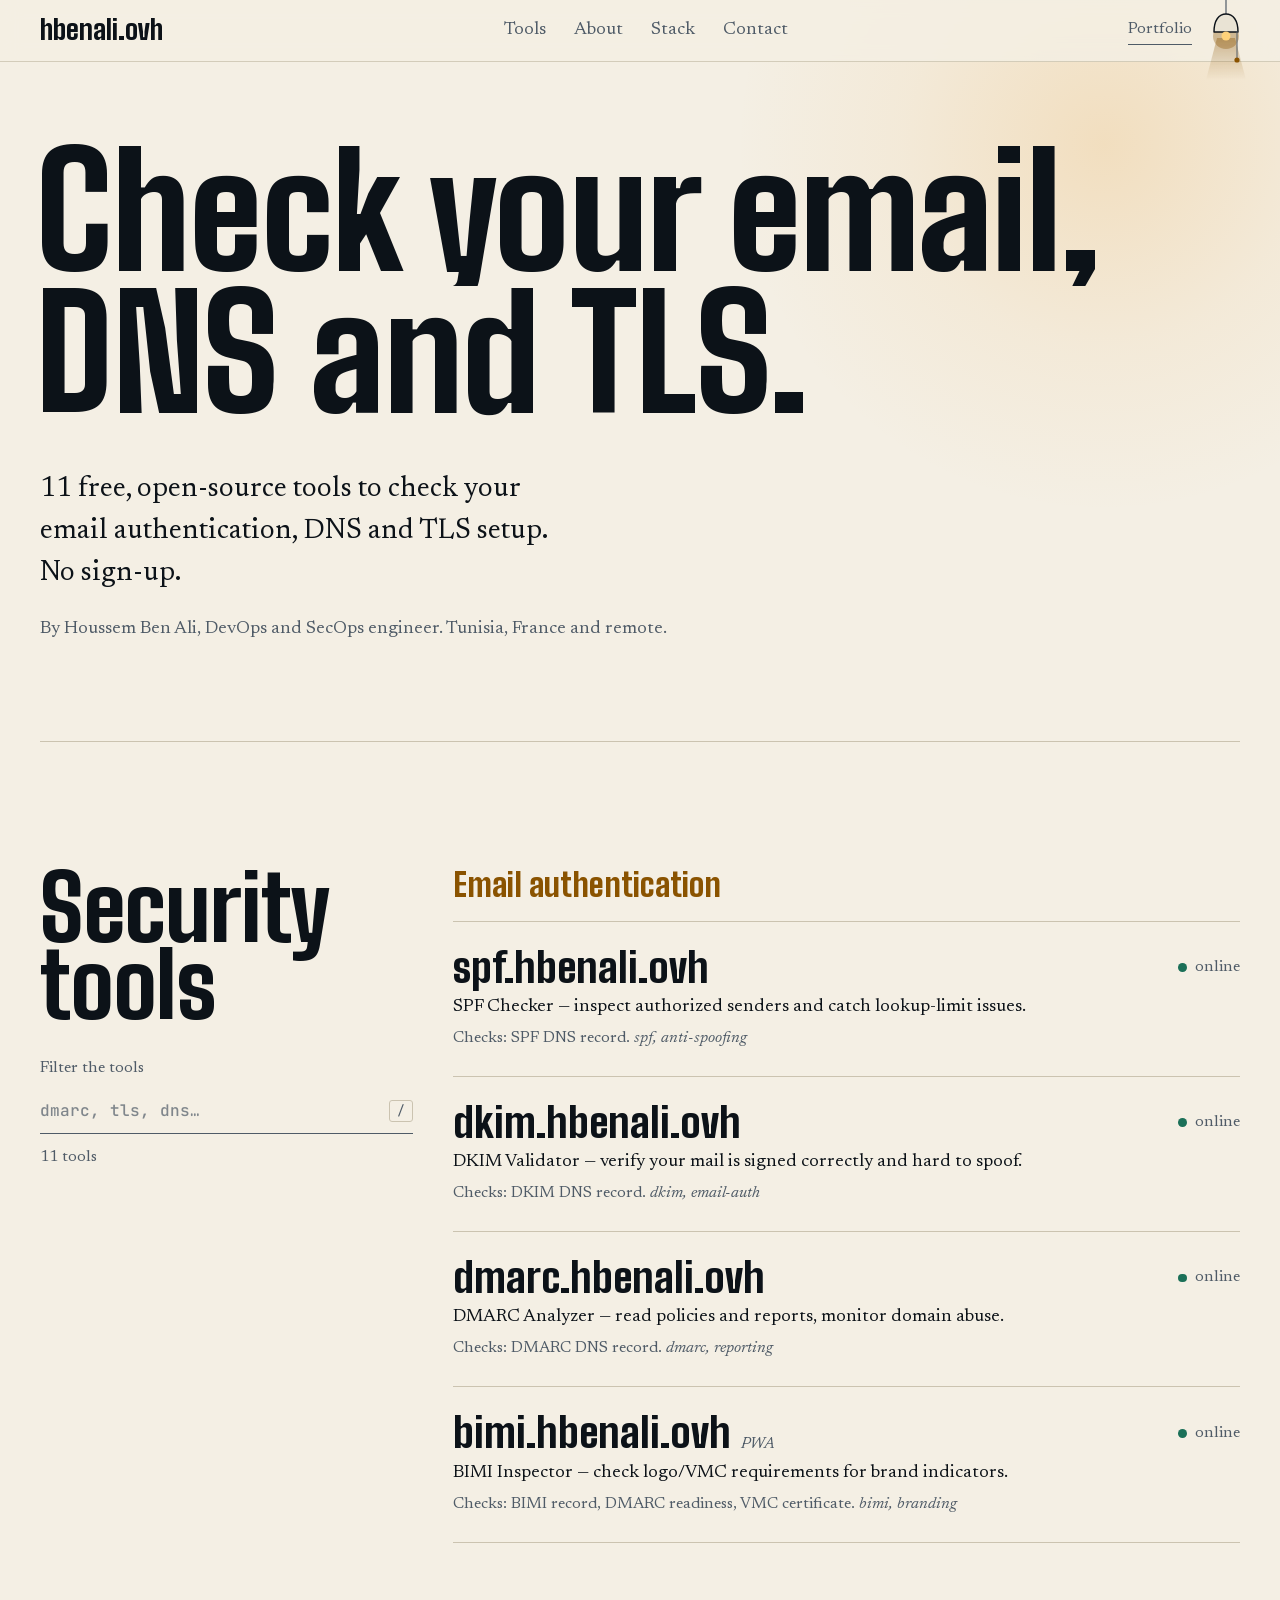
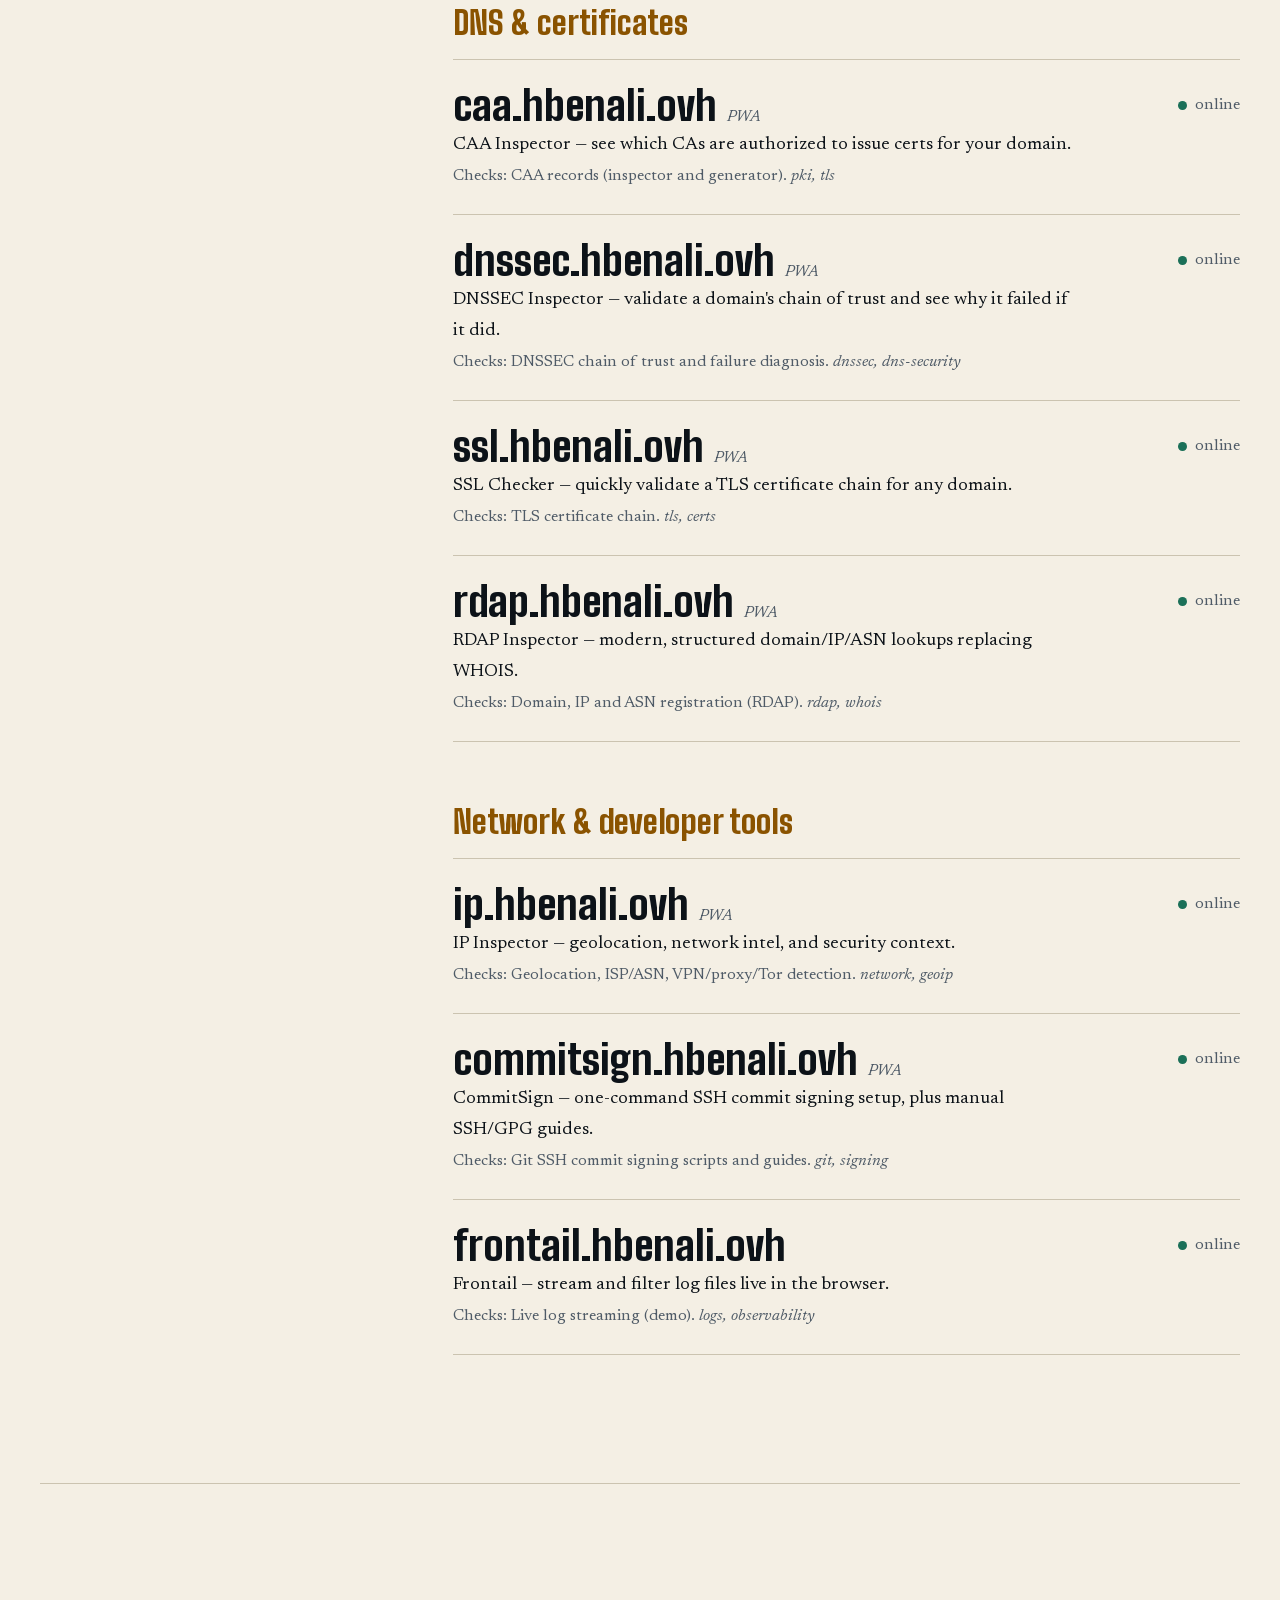
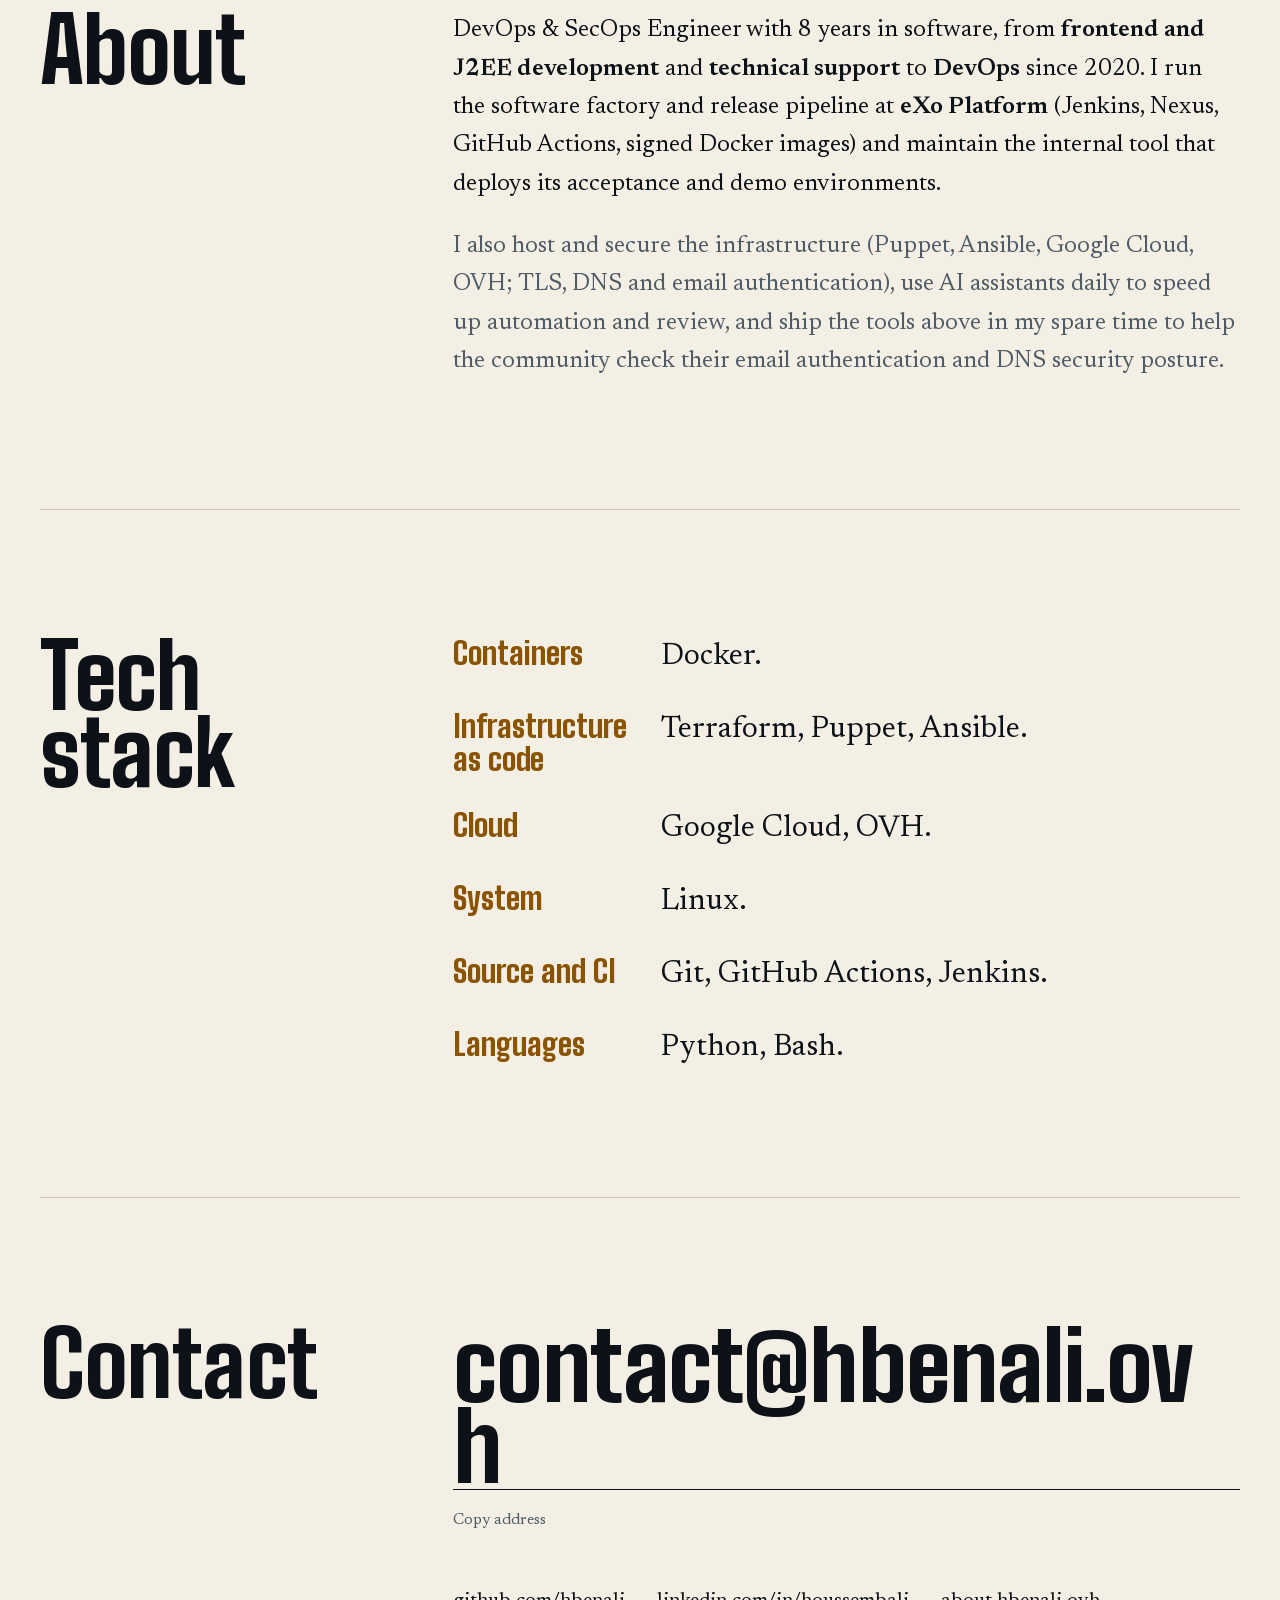
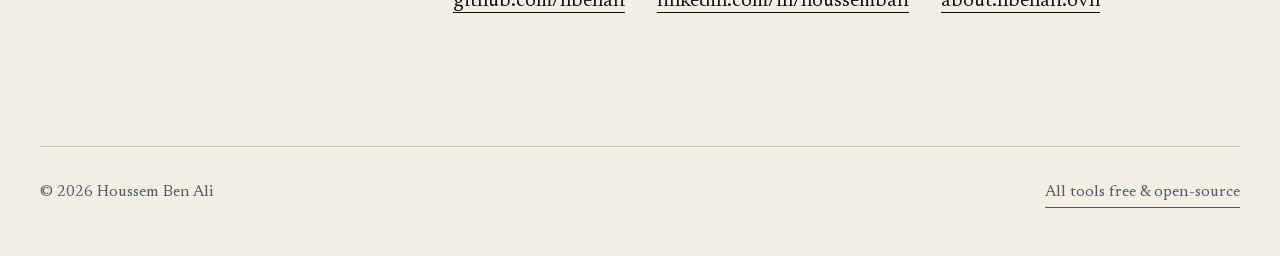
==== commit 5b617861: "feat: add a pull-cord lamp to switch between light and dark Lamp on is the light theme. The choice i" ====
--- a/index.html
+++ b/index.html
@@ -65,6 +65,7 @@
     <!-- Assets (all self-hosted) -->
     <link rel="preload" as="font" type="font/woff2" href="fonts/big-shoulders-latin-wght.woff2" crossorigin>
     <link rel="preload" as="font" type="font/woff2" href="fonts/newsreader-latin-wght.woff2" crossorigin>
+    <script src="theme.js"></script>
     <link rel="stylesheet" href="site.css">
     <script src="app.js" defer></script>
 </head>
--- a/site.css
+++ b/site.css
@@ -52,10 +52,10 @@
     color-scheme: dark;
 }
 
-/* Light: follows the system setting, no toggle. Dark above is the default and the identity.
+/* Light: follows the system setting until the lamp (theme.js) is used. Dark above is the default and the identity.
    Contrast on --ink (page) / --slate (surface): text 16:1, muted 6.0/5.4, accent 5.5/4.9, ok 5.2/4.7. */
 @media (prefers-color-scheme: light) {
-    :root {
+    :root:not([data-theme="dark"]) {
         --ink: #f4efe4;
         --slate: #e9e3d4;
         --line: #cbc3b0;
@@ -71,6 +71,21 @@
         color-scheme: light;
     }
 }
+:root[data-theme="light"] {
+    --ink: #f4efe4;
+    --slate: #e9e3d4;
+    --line: #cbc3b0;
+    --bone: #0c1218;
+    --mist: #4f5b67;
+    --sodium: #8a5300;
+    --verdigris: #1b7058;
+    --glow: rgba(233, 162, 59, 0.22);
+    --glow-soft: rgba(233, 162, 59, 0.07);
+    --glass: rgba(244, 239, 228, 0.86);
+    --wash: rgba(233, 227, 212, 0.7);
+    --rule: rgba(203, 195, 176, 0.8);
+    color-scheme: light;
+}
 
 *, *::before, *::after { box-sizing: border-box; margin: 0; padding: 0; }
 
@@ -290,3 +305,53 @@
     html { scroll-behavior: auto; }
     *, *::before, *::after { animation-duration: 0.01ms !important; animation-delay: 0s !important; transition-duration: 0.01ms !important; }
 }
+
+/* ---- Theme lamp: pull-cord switch (see theme.js). Lamp on = light theme. ---- */
+.theme-lamp {
+    position: absolute; /* scrolls away with the page; fixed on pages with a fixed bar, see below */
+    top: 0;
+    inset-inline-end: clamp(0.75rem, 3vw, 2rem);
+    z-index: 1000;
+    display: block;
+    width: 2.75rem;
+    height: 5.25rem;
+    padding: 0;
+    border: 0;
+    background: none;
+    cursor: pointer;
+    -webkit-tap-highlight-color: transparent;
+}
+/* Pages with a fixed top bar or fixed top-right controls: the lamp stays visible and the bar
+   reserves room for it (lamp offset + lamp width + gap), so it never covers a link. */
+html:has(.bar-inner) .theme-lamp,
+html:has(.controls) .theme-lamp { position: fixed; }
+.bar-inner { padding-inline-end: calc(clamp(0.75rem, 3vw, 2rem) + 2.75rem + 0.75rem); }
+.controls { right: calc(clamp(0.75rem, 3vw, 2rem) + 2.75rem + 0.75rem); }
+.theme-lamp svg { display: block; width: 100%; height: 100%; overflow: visible; pointer-events: none; }
+.lamp-wire { stroke: var(--mist); stroke-width: 1.2; }
+.lamp-shade { fill: var(--slate); stroke: var(--bone); stroke-width: 1.4; stroke-linejoin: round; }
+.lamp-bulb { fill: var(--line); transition: fill 0.4s; }
+.lamp-halo { fill: var(--sodium); opacity: 0; transition: opacity 0.5s; }
+.lamp-cone { fill: url(#lamp-cone); opacity: 0; transition: opacity 0.5s; }
+.lamp-stop-a { stop-color: var(--sodium); stop-opacity: 0.38; }
+.lamp-stop-b { stop-color: var(--sodium); stop-opacity: 0; }
+.lamp-cord { stroke: var(--mist); stroke-width: 1; }
+.lamp-bead { fill: var(--sodium); }
+.theme-lamp[data-on="true"] .lamp-bulb { fill: #ffd27a; }
+.theme-lamp[data-on="true"] .lamp-halo { opacity: 0.35; }
+.theme-lamp[data-on="true"] .lamp-cone { opacity: 1; }
+.lamp-swing { transform-box: view-box; transform-origin: 22px 0; animation: lamp-swing 0.9s ease-out; }
+.lamp-pull { animation: lamp-pull 0.45s cubic-bezier(0.3, 1.6, 0.5, 1); }
+@keyframes lamp-swing { 20% { transform: rotate(-5deg); } 45% { transform: rotate(3.5deg); } 70% { transform: rotate(-1.5deg); } }
+@keyframes lamp-pull { 35% { transform: translateY(10px); } }
+
+/* The theme switch is a plain cross-fade of the whole page. */
+html.theme-vt::view-transition-old(root) { animation: 0.45s ease both lamp-fade-out; }
+html.theme-vt::view-transition-new(root) { animation: 0.45s ease both lamp-fade-in; }
+@keyframes lamp-fade-out { to { opacity: 0; } }
+@keyframes lamp-fade-in { from { opacity: 0; } }
+
+@media (prefers-reduced-motion: reduce) {
+    .lamp-swing, .lamp-pull { animation: none; }
+    .lamp-bulb, .lamp-halo, .lamp-cone { transition: none; }
+}
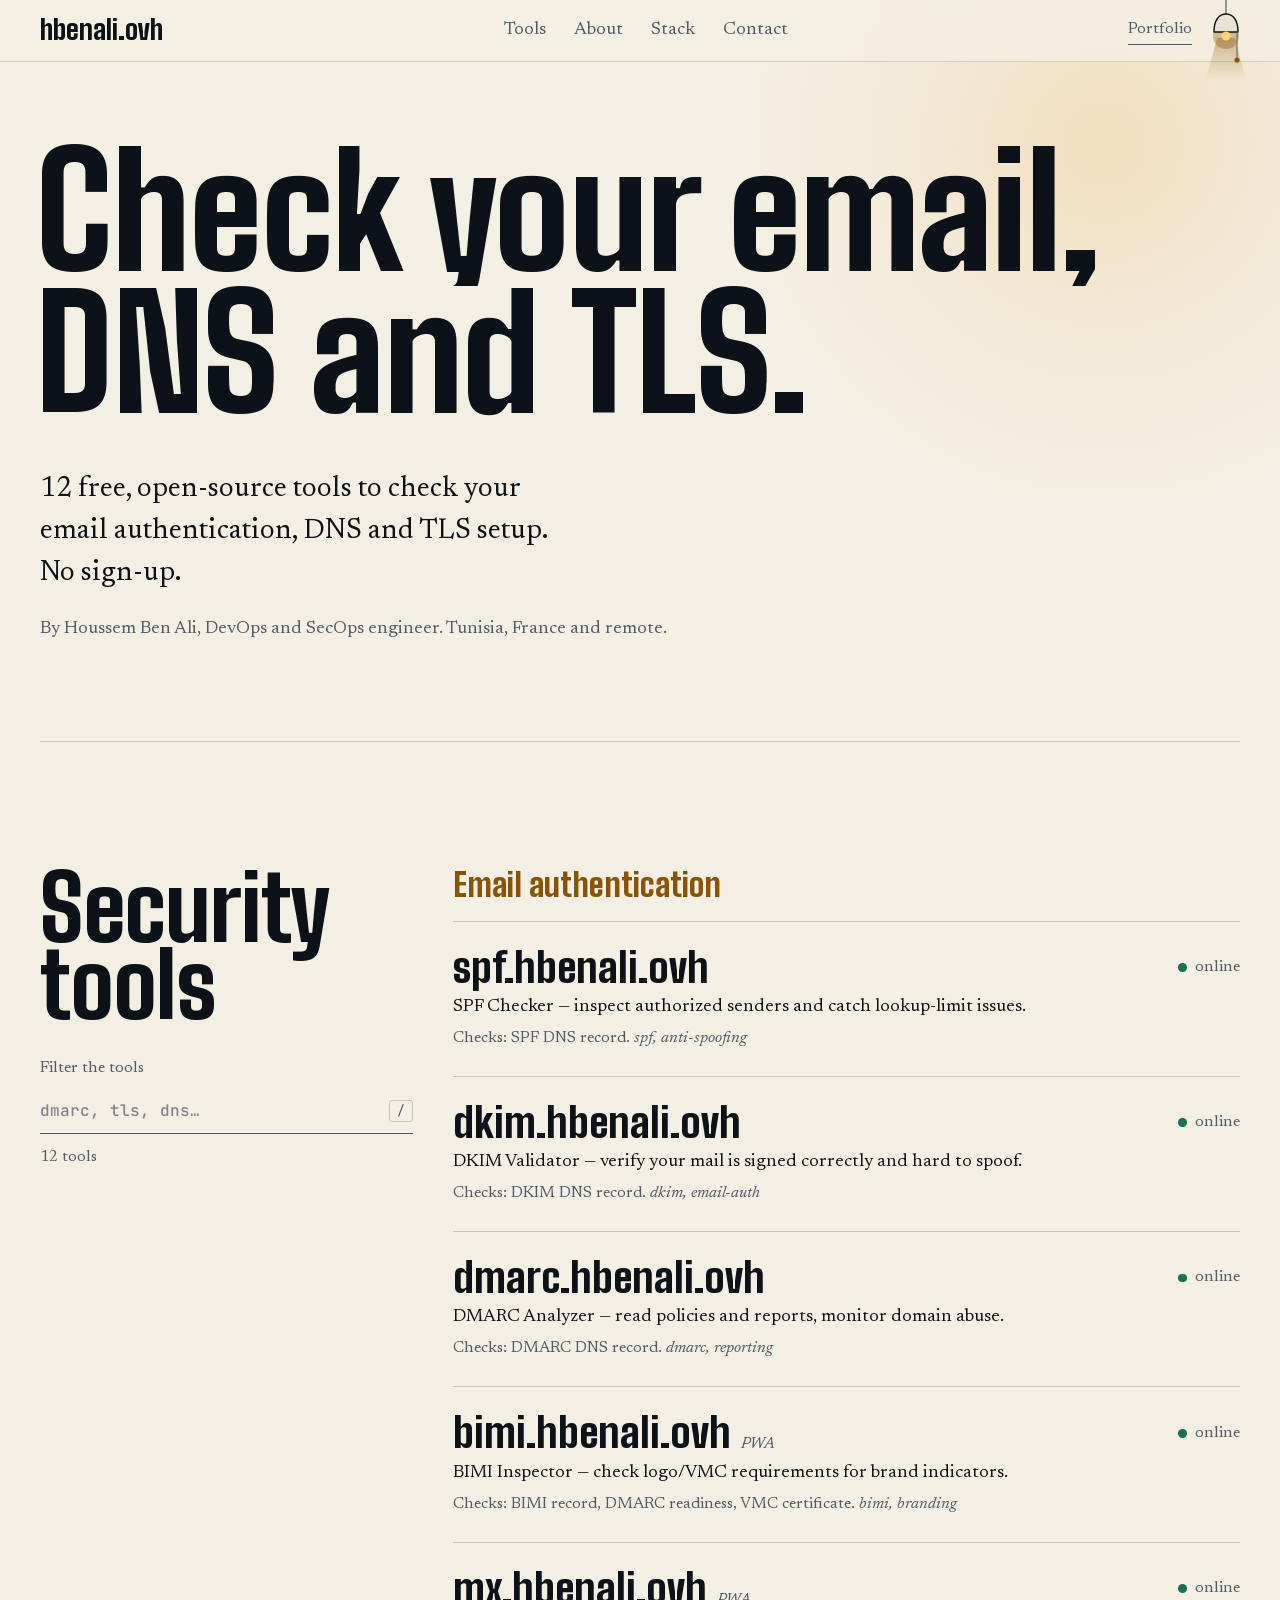
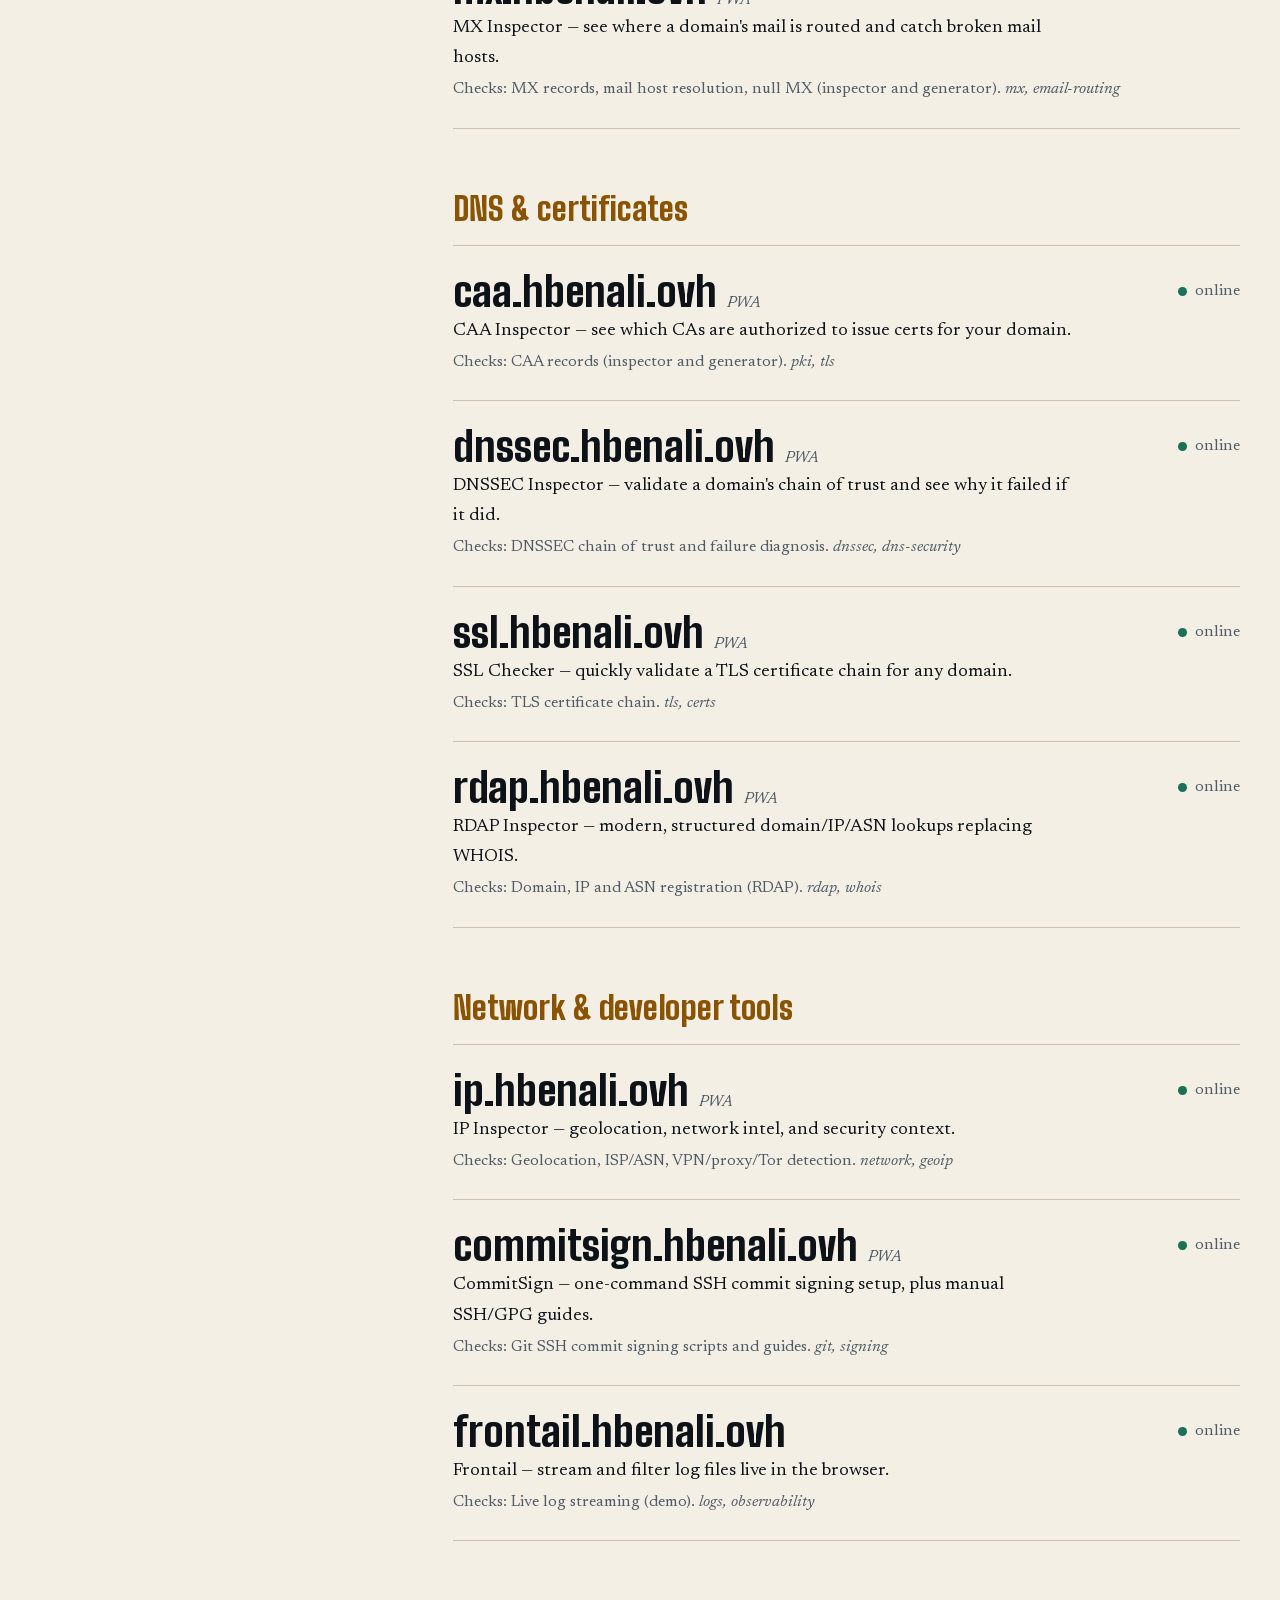
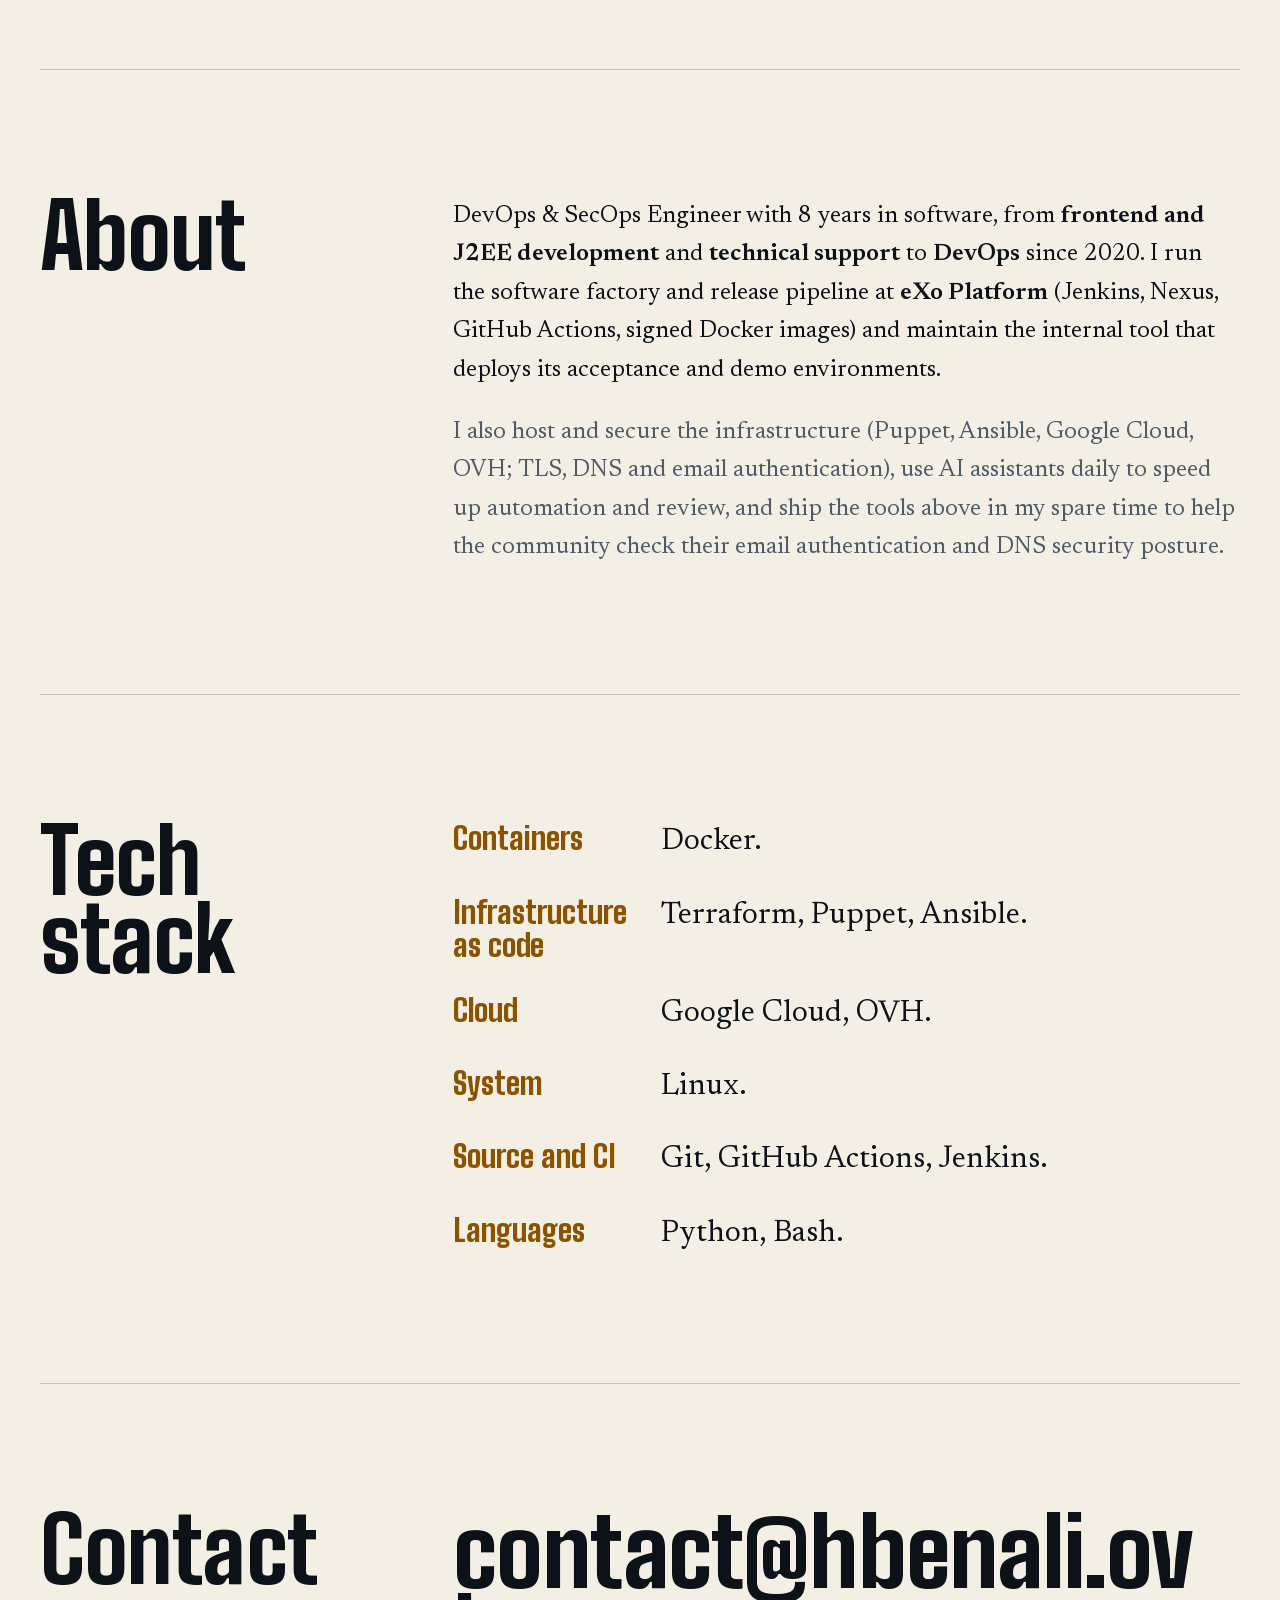
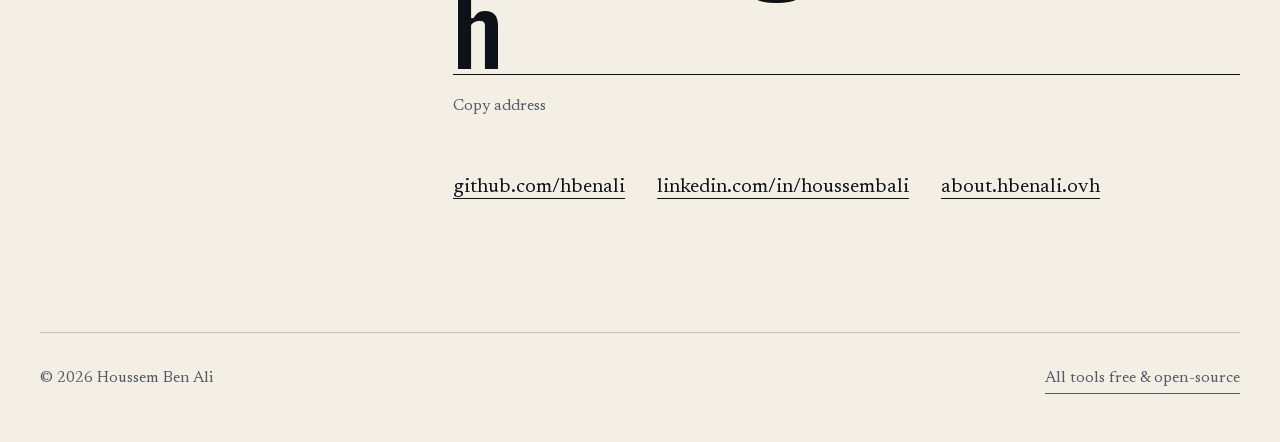
==== commit 915a50b9: "feat: add the MX checker to the tools list mx.hbenali.ovh is live: add its card to the email group a" ====
--- a/index.html
+++ b/index.html
@@ -35,7 +35,7 @@
     <meta property="og:image:type" content="image/png">
     <meta property="og:image:width" content="1200">
     <meta property="og:image:height" content="630">
-    <meta property="og:image:alt" content="Houssem Ben Ali - DevOps &amp; SecOps Engineer. 11 free, open-source security tools for DNS, TLS and email authentication.">
+    <meta property="og:image:alt" content="Houssem Ben Ali - DevOps &amp; SecOps Engineer. 12 free, open-source security tools for DNS, TLS and email authentication.">
     <meta property="og:site_name" content="Houssem Ben Ali">
 
     <!-- Twitter Card -->
@@ -43,7 +43,7 @@
     <meta name="twitter:title" content="hbenali.ovh - Houssem Ben Ali | DevOps & SecOps Engineer · Open-Source Security Tools">
     <meta name="twitter:description" content="DevOps & SecOps Engineer. Open-source security tools: CAA, DKIM, SPF, DMARC, BIMI, and IP inspection.">
     <meta name="twitter:image" content="https://www.hbenali.ovh/og-image.png">
-    <meta name="twitter:image:alt" content="Houssem Ben Ali - DevOps &amp; SecOps Engineer. 11 free, open-source security tools for DNS, TLS and email authentication.">
+    <meta name="twitter:image:alt" content="Houssem Ben Ali - DevOps &amp; SecOps Engineer. 12 free, open-source security tools for DNS, TLS and email authentication.">
 
     <!-- Structured Data -->
     <script type="application/ld+json">
@@ -94,7 +94,7 @@
                 <span class="line"><span>Check your email,</span></span>
                 <span class="line"><span>DNS and TLS.</span></span>
             </h1>
-            <p class="lead">11 free, open-source tools to check your email authentication, DNS and TLS setup. No sign-up.</p>
+            <p class="lead">12 free, open-source tools to check your email authentication, DNS and TLS setup. No sign-up.</p>
             <p class="by">By Houssem Ben Ali, DevOps and SecOps engineer. Tunisia, France and remote.</p>
         </section>
 
@@ -108,7 +108,7 @@
                             <input type="search" id="toolFilter" placeholder="dmarc, tls, dns&hellip;" autocomplete="off" spellcheck="false" aria-controls="toolsList">
                             <kbd aria-hidden="true">/</kbd>
                         </div>
-                        <p class="filter-count" id="toolCount" role="status" aria-live="polite">11 tools</p>
+                        <p class="filter-count" id="toolCount" role="status" aria-live="polite">12 tools</p>
                     </div>
                 </div>
             </div>
@@ -138,6 +138,12 @@
                         <span class="tool-status"><span class="dot" aria-hidden="true"></span>online</span>
                         <span class="tool-desc">BIMI Inspector &mdash; check logo/VMC requirements for brand indicators.</span>
                         <span class="tool-meta">Checks: BIMI record, DMARC readiness, VMC certificate. <i>bimi, branding</i><span class="sr-only"> (opens in a new tab)</span></span>
+                    </a>
+                    <a href="https://mx.hbenali.ovh" class="tool" target="_blank" rel="noopener" data-tool>
+                        <span class="tool-name">mx.hbenali.ovh<span class="pwa" title="Installable as an app">PWA</span></span>
+                        <span class="tool-status"><span class="dot" aria-hidden="true"></span>online</span>
+                        <span class="tool-desc">MX Inspector &mdash; see where a domain's mail is routed and catch broken mail hosts.</span>
+                        <span class="tool-meta">Checks: MX records, mail host resolution, null MX (inspector and generator). <i>mx, email-routing</i><span class="sr-only"> (opens in a new tab)</span></span>
                     </a>
                 </div>
                 <div class="tool-group">
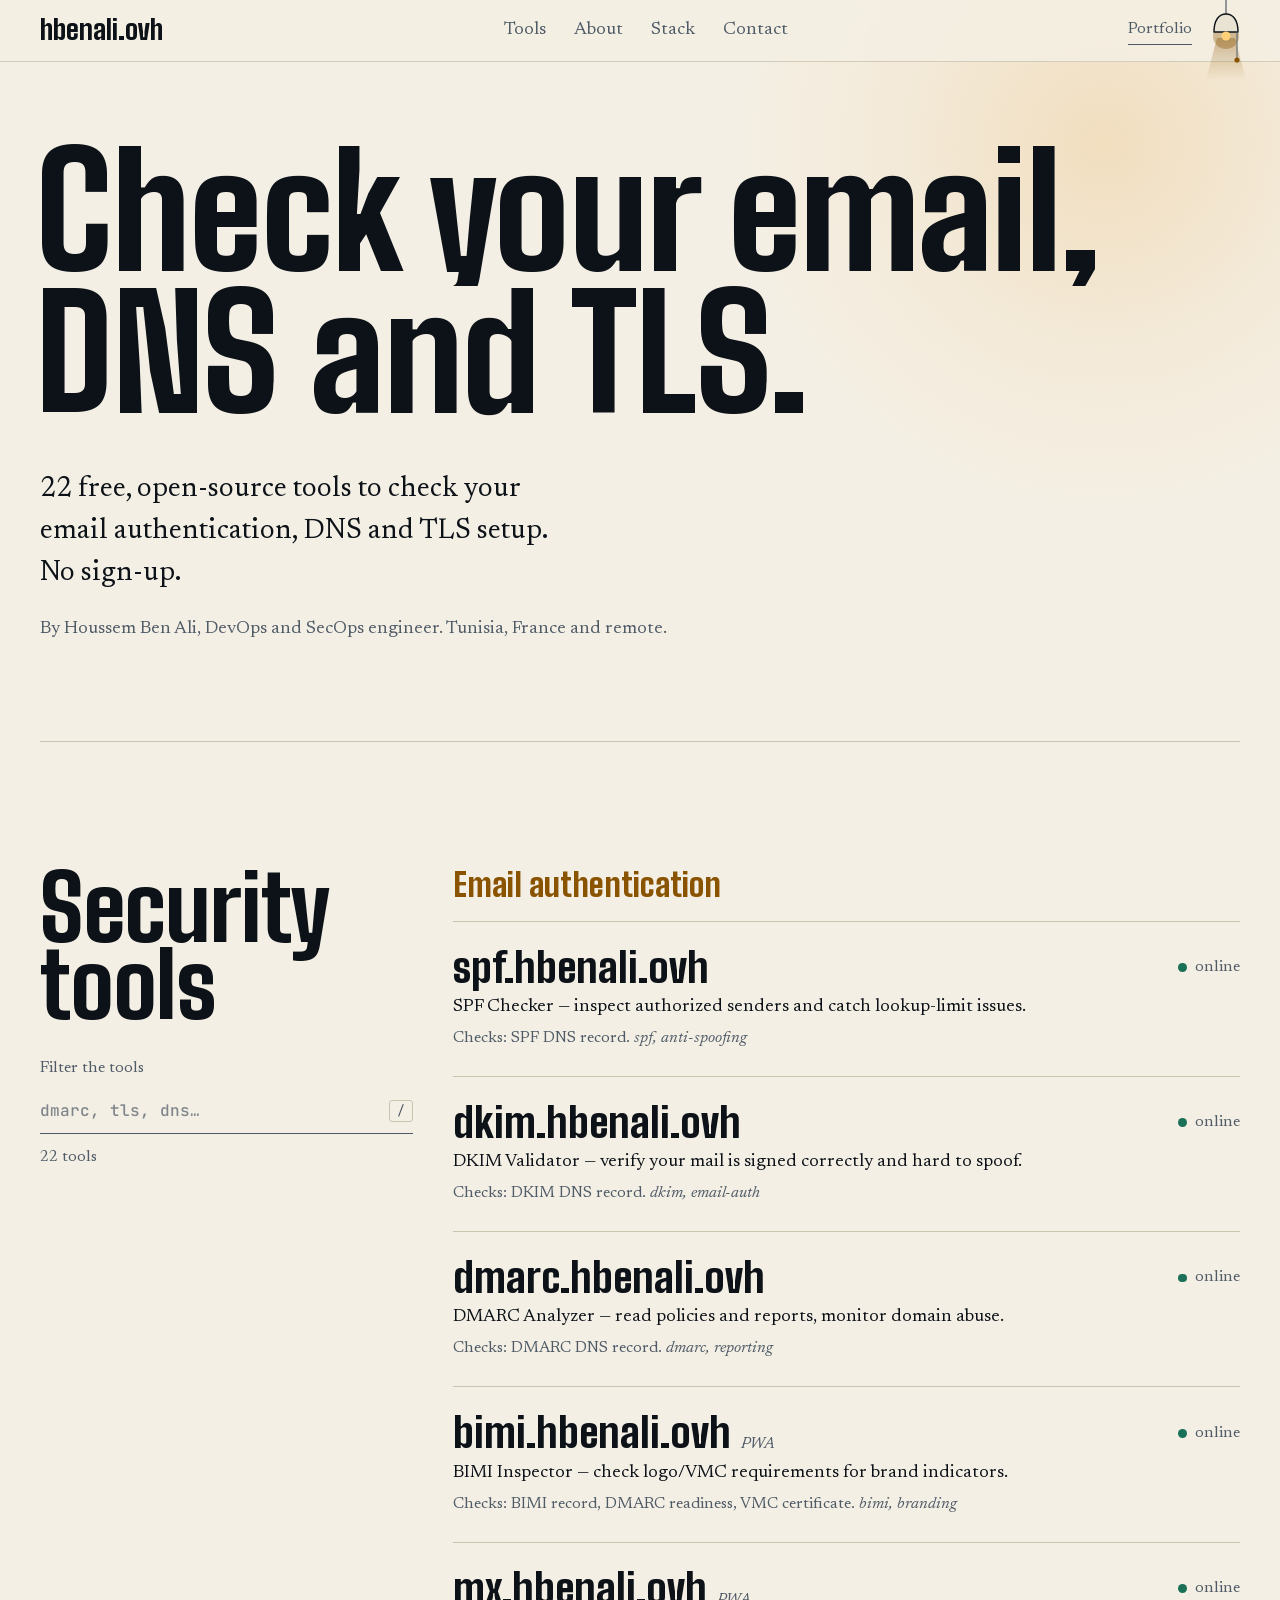
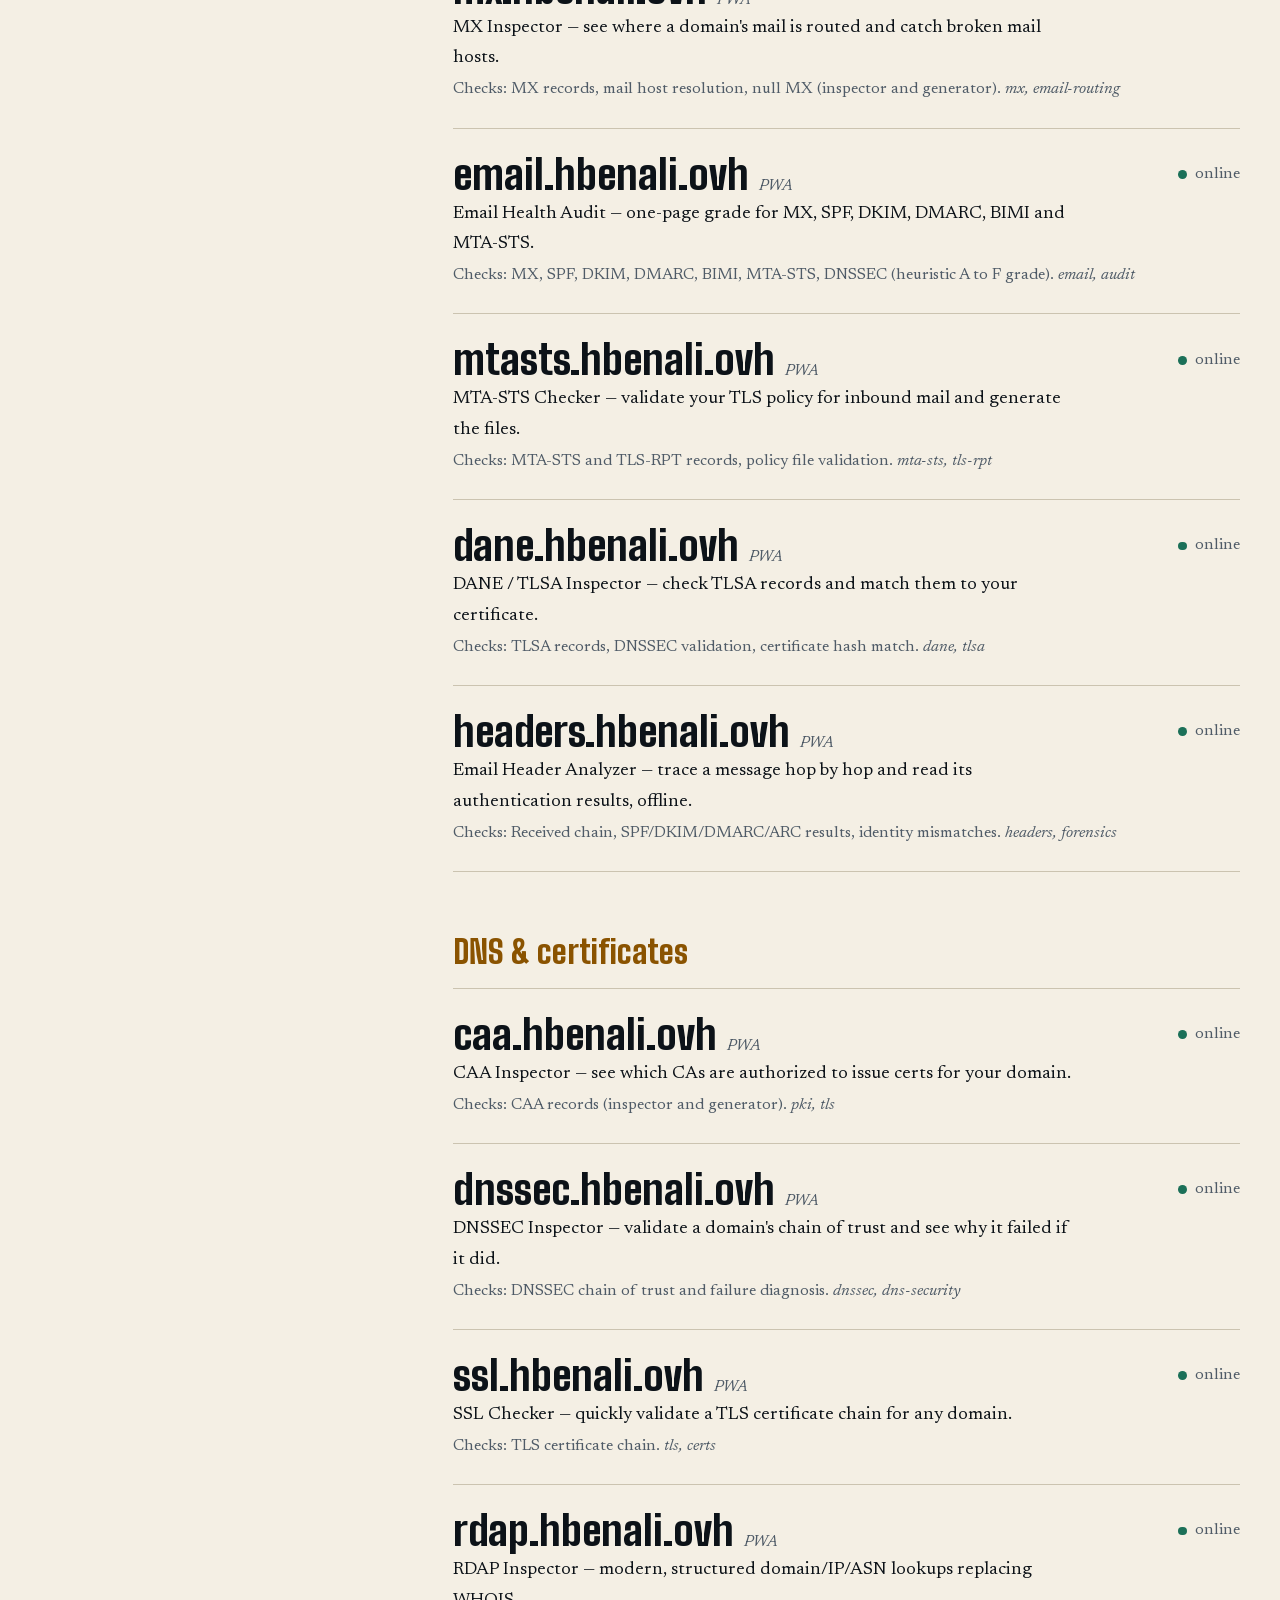
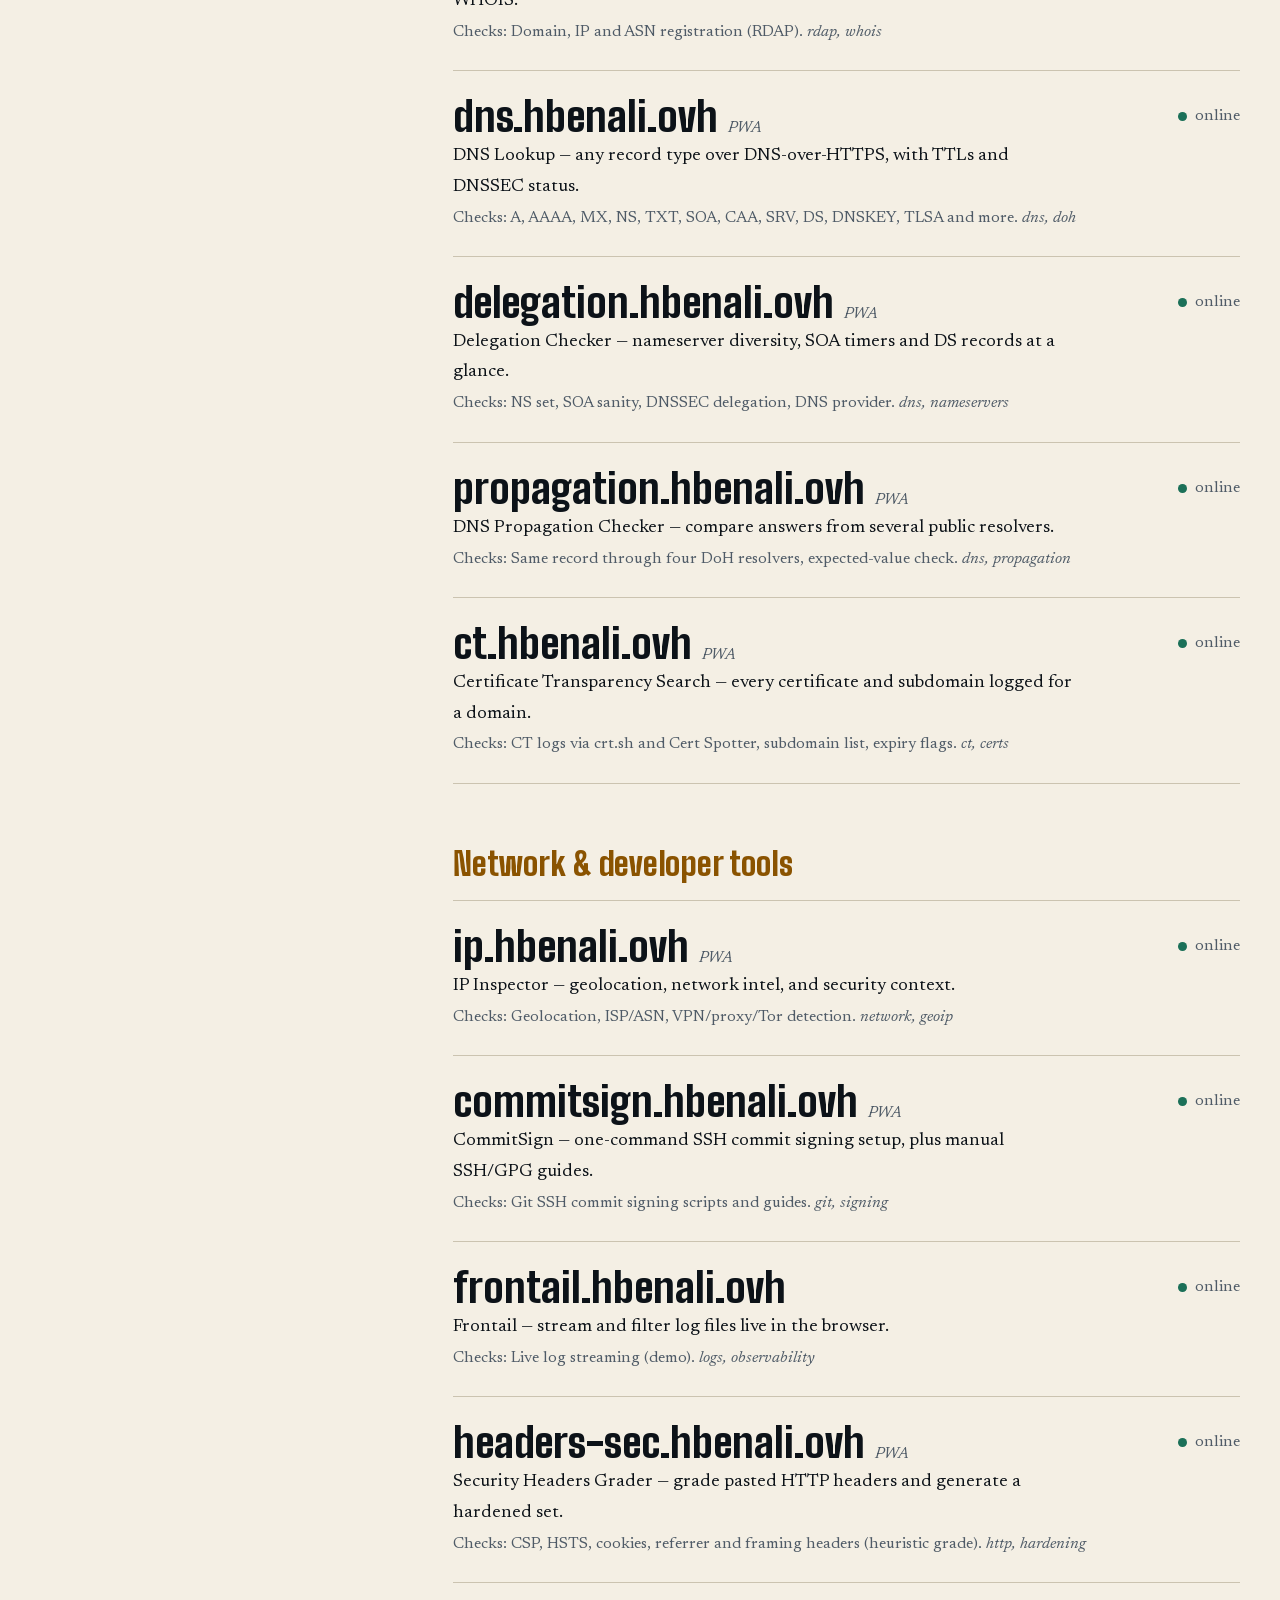
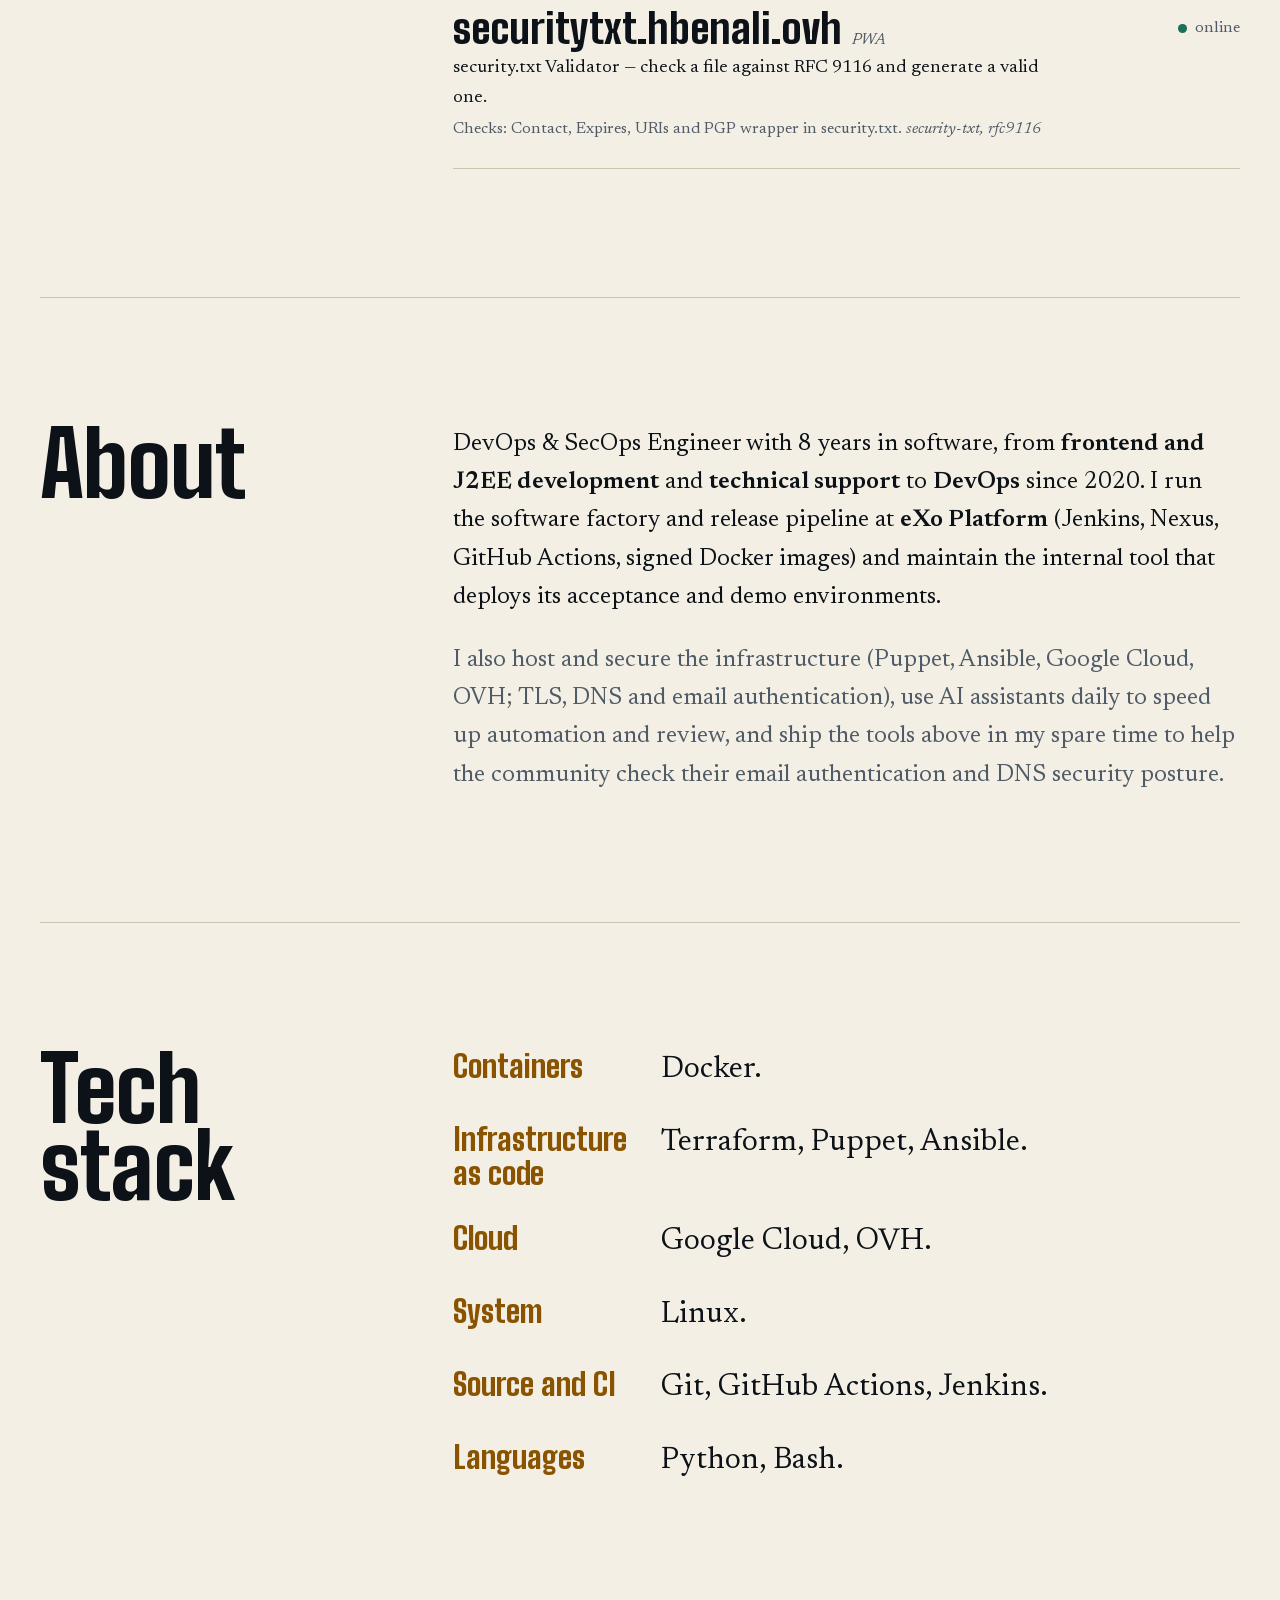
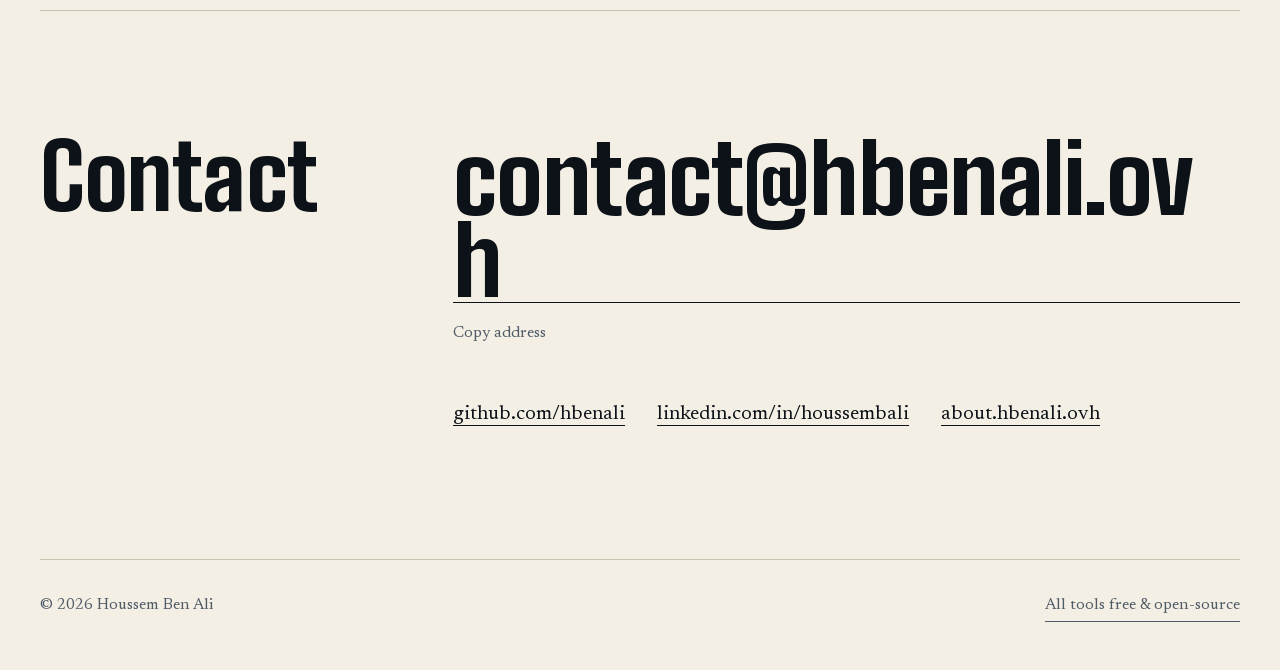
==== commit 69cf2eb6: "feat: list the ten new tools, 22 in total email, mtasts, dane, headers, dns, delegation, propagation" ====
--- a/index.html
+++ b/index.html
@@ -7,7 +7,7 @@
     <title>hbenali.ovh - Houssem Ben Ali | DevOps & SecOps Engineer · Open-Source Security Tools</title>
 
     <!-- SEO -->
-    <meta name="description" content="Houssem Ben Ali - DevOps & SecOps Engineer. Open-source security tools: CAA, DKIM, SPF, DMARC, BIMI, and IP inspection.">
+    <meta name="description" content="Houssem Ben Ali - DevOps & SecOps Engineer. Open-source security tools: MX, CAA, DKIM, SPF, DMARC, BIMI, DNS, DANE and IP inspection.">
     <meta name="keywords" content="DevOps, Open Source, Security, Email Authentication, CAA, DKIM, SPF, DMARC, BIMI, IP Inspector, Houssem Ben Ali">
     <meta name="author" content="Houssem Ben Ali">
 
@@ -29,21 +29,21 @@
     <!-- Open Graph -->
     <meta property="og:type" content="website">
     <meta property="og:title" content="hbenali.ovh - Houssem Ben Ali | DevOps & SecOps Engineer · Open-Source Security Tools">
-    <meta property="og:description" content="DevOps & SecOps Engineer. Open-source security tools: CAA, DKIM, SPF, DMARC, BIMI, and IP inspection.">
+    <meta property="og:description" content="DevOps & SecOps Engineer. Open-source security tools: MX, CAA, DKIM, SPF, DMARC, BIMI, DNS, DANE and IP inspection.">
     <meta property="og:url" content="https://www.hbenali.ovh/">
     <meta property="og:image" content="https://www.hbenali.ovh/og-image.png">
     <meta property="og:image:type" content="image/png">
     <meta property="og:image:width" content="1200">
     <meta property="og:image:height" content="630">
-    <meta property="og:image:alt" content="Houssem Ben Ali - DevOps &amp; SecOps Engineer. 12 free, open-source security tools for DNS, TLS and email authentication.">
+    <meta property="og:image:alt" content="Houssem Ben Ali - DevOps &amp; SecOps Engineer. 22 free, open-source security tools for DNS, TLS and email authentication.">
     <meta property="og:site_name" content="Houssem Ben Ali">
 
     <!-- Twitter Card -->
     <meta name="twitter:card" content="summary_large_image">
     <meta name="twitter:title" content="hbenali.ovh - Houssem Ben Ali | DevOps & SecOps Engineer · Open-Source Security Tools">
-    <meta name="twitter:description" content="DevOps & SecOps Engineer. Open-source security tools: CAA, DKIM, SPF, DMARC, BIMI, and IP inspection.">
+    <meta name="twitter:description" content="DevOps & SecOps Engineer. Open-source security tools: MX, CAA, DKIM, SPF, DMARC, BIMI, DNS, DANE and IP inspection.">
     <meta name="twitter:image" content="https://www.hbenali.ovh/og-image.png">
-    <meta name="twitter:image:alt" content="Houssem Ben Ali - DevOps &amp; SecOps Engineer. 12 free, open-source security tools for DNS, TLS and email authentication.">
+    <meta name="twitter:image:alt" content="Houssem Ben Ali - DevOps &amp; SecOps Engineer. 22 free, open-source security tools for DNS, TLS and email authentication.">
 
     <!-- Structured Data -->
     <script type="application/ld+json">
@@ -94,7 +94,7 @@
                 <span class="line"><span>Check your email,</span></span>
                 <span class="line"><span>DNS and TLS.</span></span>
             </h1>
-            <p class="lead">12 free, open-source tools to check your email authentication, DNS and TLS setup. No sign-up.</p>
+            <p class="lead">22 free, open-source tools to check your email authentication, DNS and TLS setup. No sign-up.</p>
             <p class="by">By Houssem Ben Ali, DevOps and SecOps engineer. Tunisia, France and remote.</p>
         </section>
 
@@ -108,7 +108,7 @@
                             <input type="search" id="toolFilter" placeholder="dmarc, tls, dns&hellip;" autocomplete="off" spellcheck="false" aria-controls="toolsList">
                             <kbd aria-hidden="true">/</kbd>
                         </div>
-                        <p class="filter-count" id="toolCount" role="status" aria-live="polite">12 tools</p>
+                        <p class="filter-count" id="toolCount" role="status" aria-live="polite">22 tools</p>
                     </div>
                 </div>
             </div>
@@ -145,6 +145,30 @@
                         <span class="tool-desc">MX Inspector &mdash; see where a domain's mail is routed and catch broken mail hosts.</span>
                         <span class="tool-meta">Checks: MX records, mail host resolution, null MX (inspector and generator). <i>mx, email-routing</i><span class="sr-only"> (opens in a new tab)</span></span>
                     </a>
+                    <a href="https://email.hbenali.ovh" class="tool" target="_blank" rel="noopener" data-tool>
+                        <span class="tool-name">email.hbenali.ovh<span class="pwa" title="Installable as an app">PWA</span></span>
+                        <span class="tool-status"><span class="dot" aria-hidden="true"></span>online</span>
+                        <span class="tool-desc">Email Health Audit &mdash; one-page grade for MX, SPF, DKIM, DMARC, BIMI and MTA-STS.</span>
+                        <span class="tool-meta">Checks: MX, SPF, DKIM, DMARC, BIMI, MTA-STS, DNSSEC (heuristic A to F grade). <i>email, audit</i><span class="sr-only"> (opens in a new tab)</span></span>
+                    </a>
+                    <a href="https://mtasts.hbenali.ovh" class="tool" target="_blank" rel="noopener" data-tool>
+                        <span class="tool-name">mtasts.hbenali.ovh<span class="pwa" title="Installable as an app">PWA</span></span>
+                        <span class="tool-status"><span class="dot" aria-hidden="true"></span>online</span>
+                        <span class="tool-desc">MTA-STS Checker &mdash; validate your TLS policy for inbound mail and generate the files.</span>
+                        <span class="tool-meta">Checks: MTA-STS and TLS-RPT records, policy file validation. <i>mta-sts, tls-rpt</i><span class="sr-only"> (opens in a new tab)</span></span>
+                    </a>
+                    <a href="https://dane.hbenali.ovh" class="tool" target="_blank" rel="noopener" data-tool>
+                        <span class="tool-name">dane.hbenali.ovh<span class="pwa" title="Installable as an app">PWA</span></span>
+                        <span class="tool-status"><span class="dot" aria-hidden="true"></span>online</span>
+                        <span class="tool-desc">DANE / TLSA Inspector &mdash; check TLSA records and match them to your certificate.</span>
+                        <span class="tool-meta">Checks: TLSA records, DNSSEC validation, certificate hash match. <i>dane, tlsa</i><span class="sr-only"> (opens in a new tab)</span></span>
+                    </a>
+                    <a href="https://headers.hbenali.ovh" class="tool" target="_blank" rel="noopener" data-tool>
+                        <span class="tool-name">headers.hbenali.ovh<span class="pwa" title="Installable as an app">PWA</span></span>
+                        <span class="tool-status"><span class="dot" aria-hidden="true"></span>online</span>
+                        <span class="tool-desc">Email Header Analyzer &mdash; trace a message hop by hop and read its authentication results, offline.</span>
+                        <span class="tool-meta">Checks: Received chain, SPF/DKIM/DMARC/ARC results, identity mismatches. <i>headers, forensics</i><span class="sr-only"> (opens in a new tab)</span></span>
+                    </a>
                 </div>
                 <div class="tool-group">
                     <h3>DNS &amp; certificates</h3>
@@ -172,6 +196,30 @@
                         <span class="tool-desc">RDAP Inspector &mdash; modern, structured domain/IP/ASN lookups replacing WHOIS.</span>
                         <span class="tool-meta">Checks: Domain, IP and ASN registration (RDAP). <i>rdap, whois</i><span class="sr-only"> (opens in a new tab)</span></span>
                     </a>
+                    <a href="https://dns.hbenali.ovh" class="tool" target="_blank" rel="noopener" data-tool>
+                        <span class="tool-name">dns.hbenali.ovh<span class="pwa" title="Installable as an app">PWA</span></span>
+                        <span class="tool-status"><span class="dot" aria-hidden="true"></span>online</span>
+                        <span class="tool-desc">DNS Lookup &mdash; any record type over DNS-over-HTTPS, with TTLs and DNSSEC status.</span>
+                        <span class="tool-meta">Checks: A, AAAA, MX, NS, TXT, SOA, CAA, SRV, DS, DNSKEY, TLSA and more. <i>dns, doh</i><span class="sr-only"> (opens in a new tab)</span></span>
+                    </a>
+                    <a href="https://delegation.hbenali.ovh" class="tool" target="_blank" rel="noopener" data-tool>
+                        <span class="tool-name">delegation.hbenali.ovh<span class="pwa" title="Installable as an app">PWA</span></span>
+                        <span class="tool-status"><span class="dot" aria-hidden="true"></span>online</span>
+                        <span class="tool-desc">Delegation Checker &mdash; nameserver diversity, SOA timers and DS records at a glance.</span>
+                        <span class="tool-meta">Checks: NS set, SOA sanity, DNSSEC delegation, DNS provider. <i>dns, nameservers</i><span class="sr-only"> (opens in a new tab)</span></span>
+                    </a>
+                    <a href="https://propagation.hbenali.ovh" class="tool" target="_blank" rel="noopener" data-tool>
+                        <span class="tool-name">propagation.hbenali.ovh<span class="pwa" title="Installable as an app">PWA</span></span>
+                        <span class="tool-status"><span class="dot" aria-hidden="true"></span>online</span>
+                        <span class="tool-desc">DNS Propagation Checker &mdash; compare answers from several public resolvers.</span>
+                        <span class="tool-meta">Checks: Same record through four DoH resolvers, expected-value check. <i>dns, propagation</i><span class="sr-only"> (opens in a new tab)</span></span>
+                    </a>
+                    <a href="https://ct.hbenali.ovh" class="tool" target="_blank" rel="noopener" data-tool>
+                        <span class="tool-name">ct.hbenali.ovh<span class="pwa" title="Installable as an app">PWA</span></span>
+                        <span class="tool-status"><span class="dot" aria-hidden="true"></span>online</span>
+                        <span class="tool-desc">Certificate Transparency Search &mdash; every certificate and subdomain logged for a domain.</span>
+                        <span class="tool-meta">Checks: CT logs via crt.sh and Cert Spotter, subdomain list, expiry flags. <i>ct, certs</i><span class="sr-only"> (opens in a new tab)</span></span>
+                    </a>
                 </div>
                 <div class="tool-group">
                     <h3>Network &amp; developer tools</h3>
@@ -192,6 +240,18 @@
                         <span class="tool-status"><span class="dot" aria-hidden="true"></span>online</span>
                         <span class="tool-desc">Frontail &mdash; stream and filter log files live in the browser.</span>
                         <span class="tool-meta">Checks: Live log streaming (demo). <i>logs, observability</i><span class="sr-only"> (opens in a new tab)</span></span>
+                    </a>
+                    <a href="https://headers-sec.hbenali.ovh" class="tool" target="_blank" rel="noopener" data-tool>
+                        <span class="tool-name">headers-sec.hbenali.ovh<span class="pwa" title="Installable as an app">PWA</span></span>
+                        <span class="tool-status"><span class="dot" aria-hidden="true"></span>online</span>
+                        <span class="tool-desc">Security Headers Grader &mdash; grade pasted HTTP headers and generate a hardened set.</span>
+                        <span class="tool-meta">Checks: CSP, HSTS, cookies, referrer and framing headers (heuristic grade). <i>http, hardening</i><span class="sr-only"> (opens in a new tab)</span></span>
+                    </a>
+                    <a href="https://securitytxt.hbenali.ovh" class="tool" target="_blank" rel="noopener" data-tool>
+                        <span class="tool-name">securitytxt.hbenali.ovh<span class="pwa" title="Installable as an app">PWA</span></span>
+                        <span class="tool-status"><span class="dot" aria-hidden="true"></span>online</span>
+                        <span class="tool-desc">security.txt Validator &mdash; check a file against RFC 9116 and generate a valid one.</span>
+                        <span class="tool-meta">Checks: Contact, Expires, URIs and PGP wrapper in security.txt. <i>security-txt, rfc9116</i><span class="sr-only"> (opens in a new tab)</span></span>
                     </a>
                 </div>
                 <p class="tool-empty" id="toolEmpty" hidden>No tool matches that search. Press <kbd>Esc</kbd> to clear it.</p>
